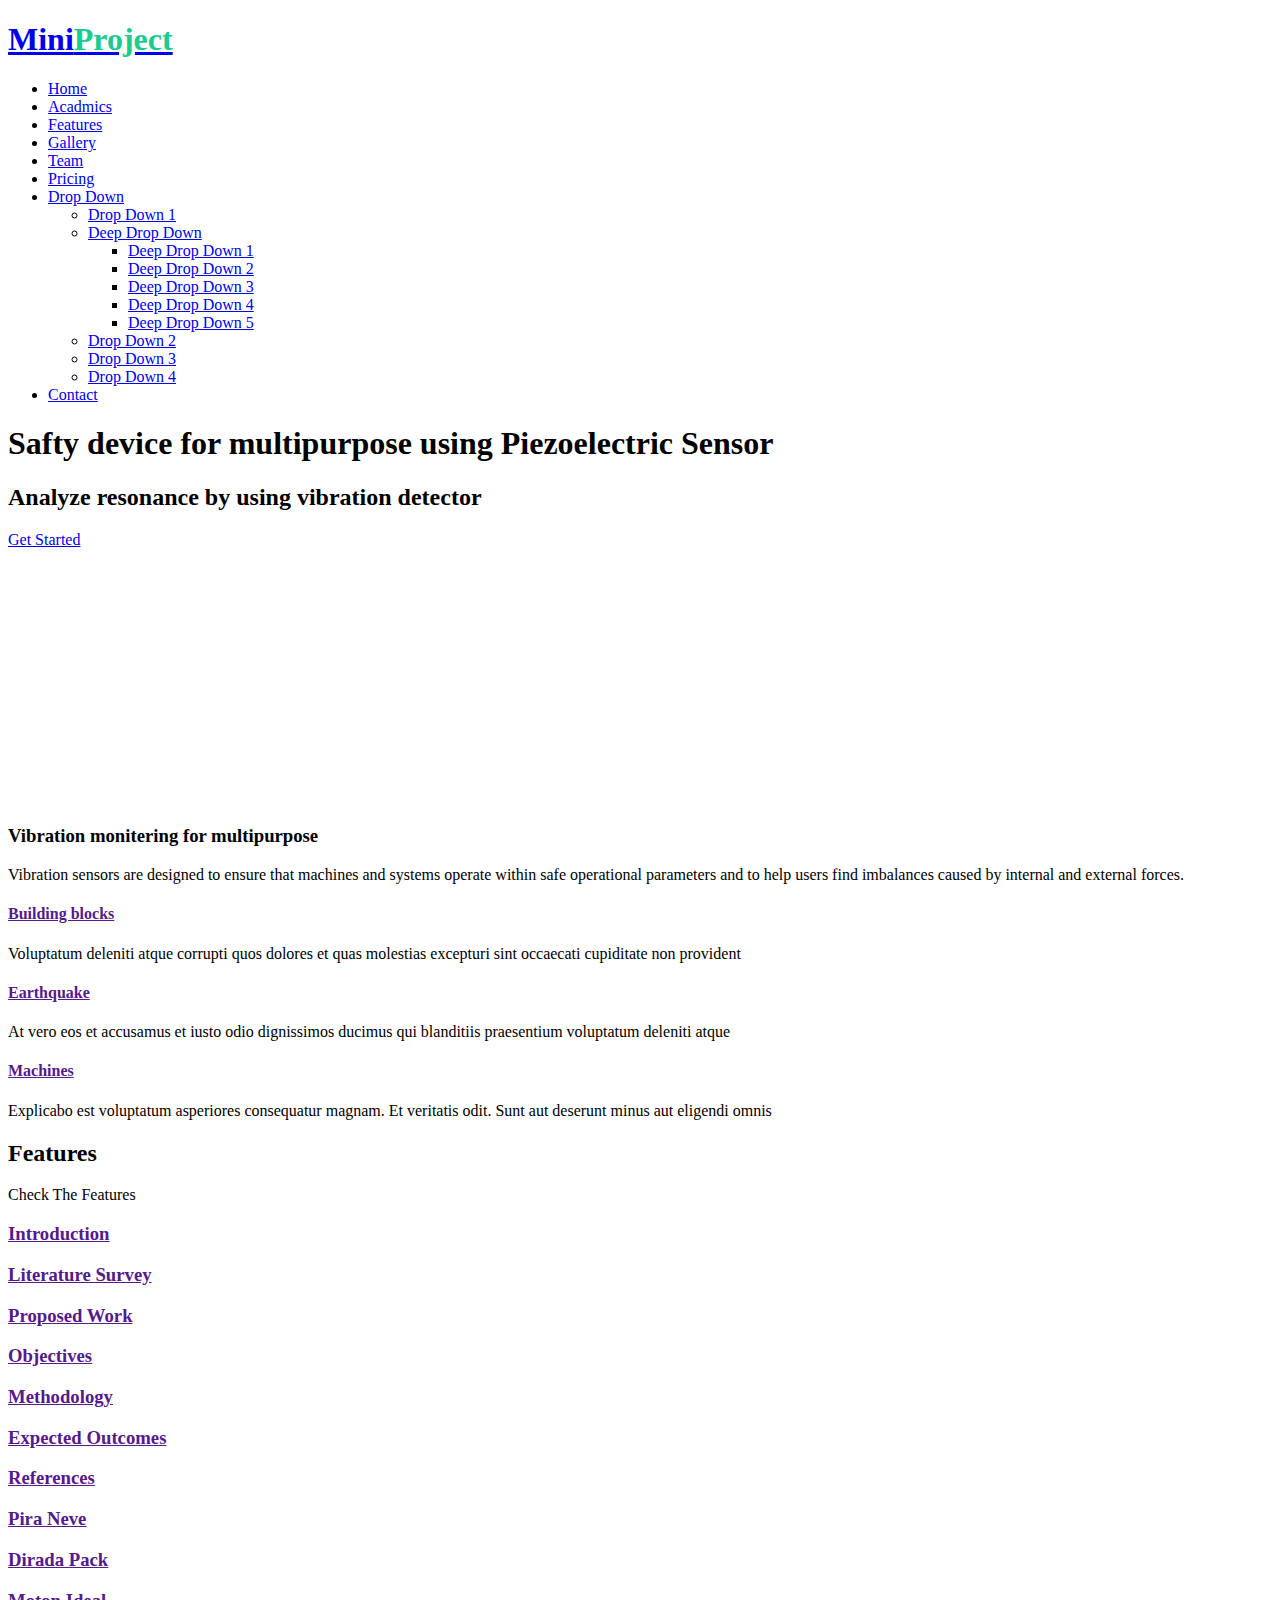
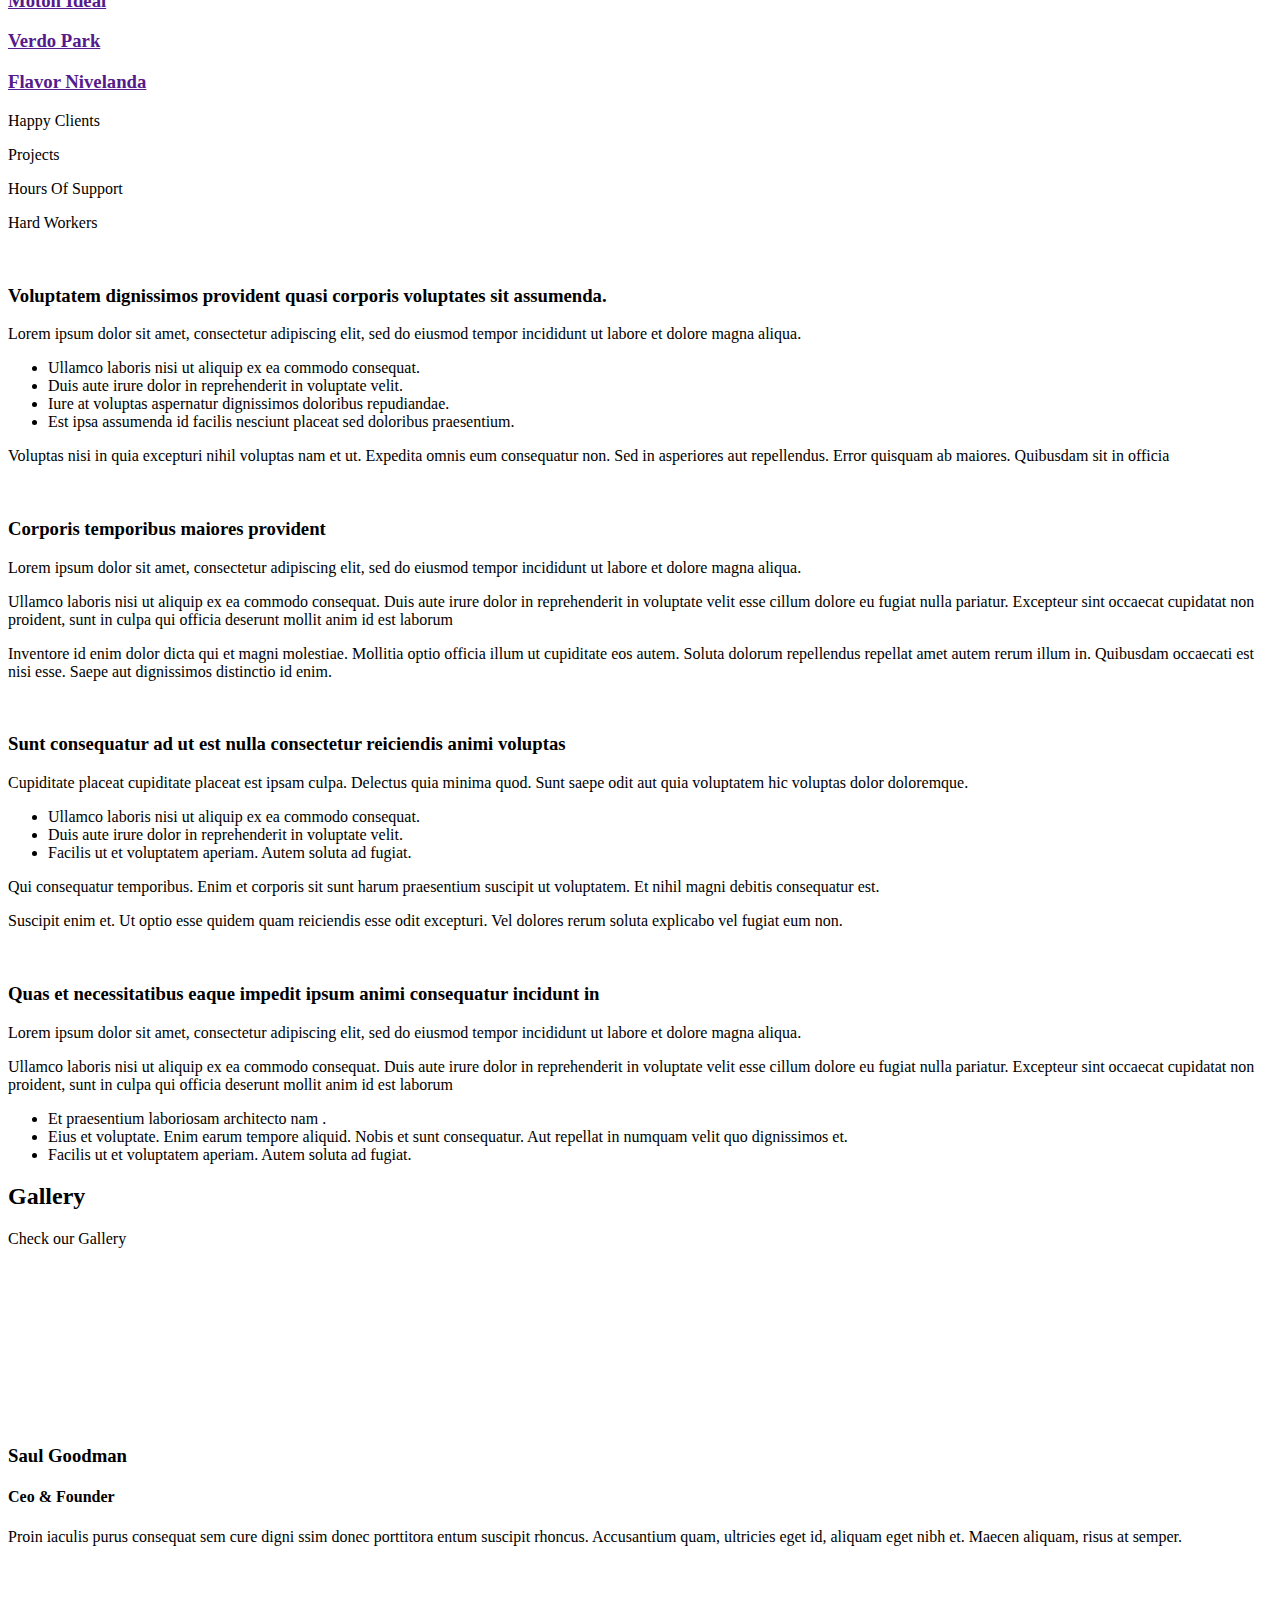
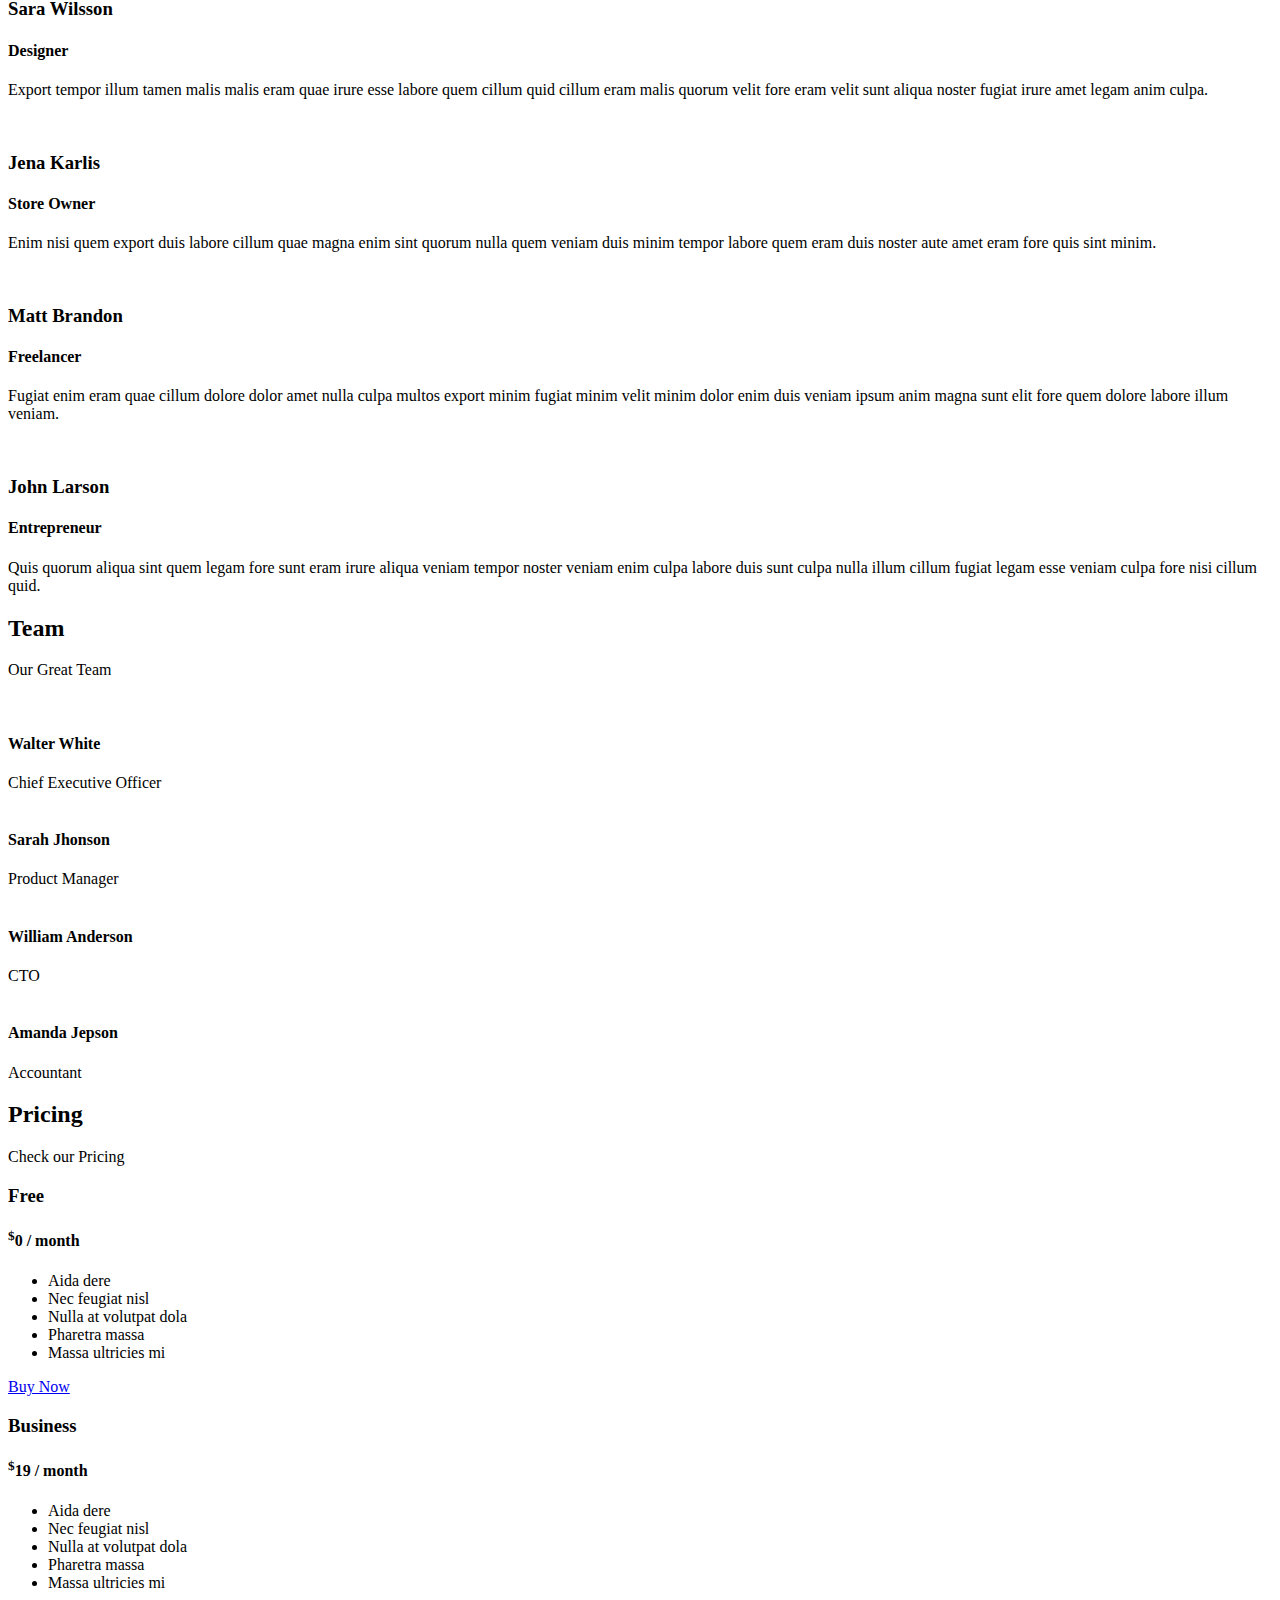
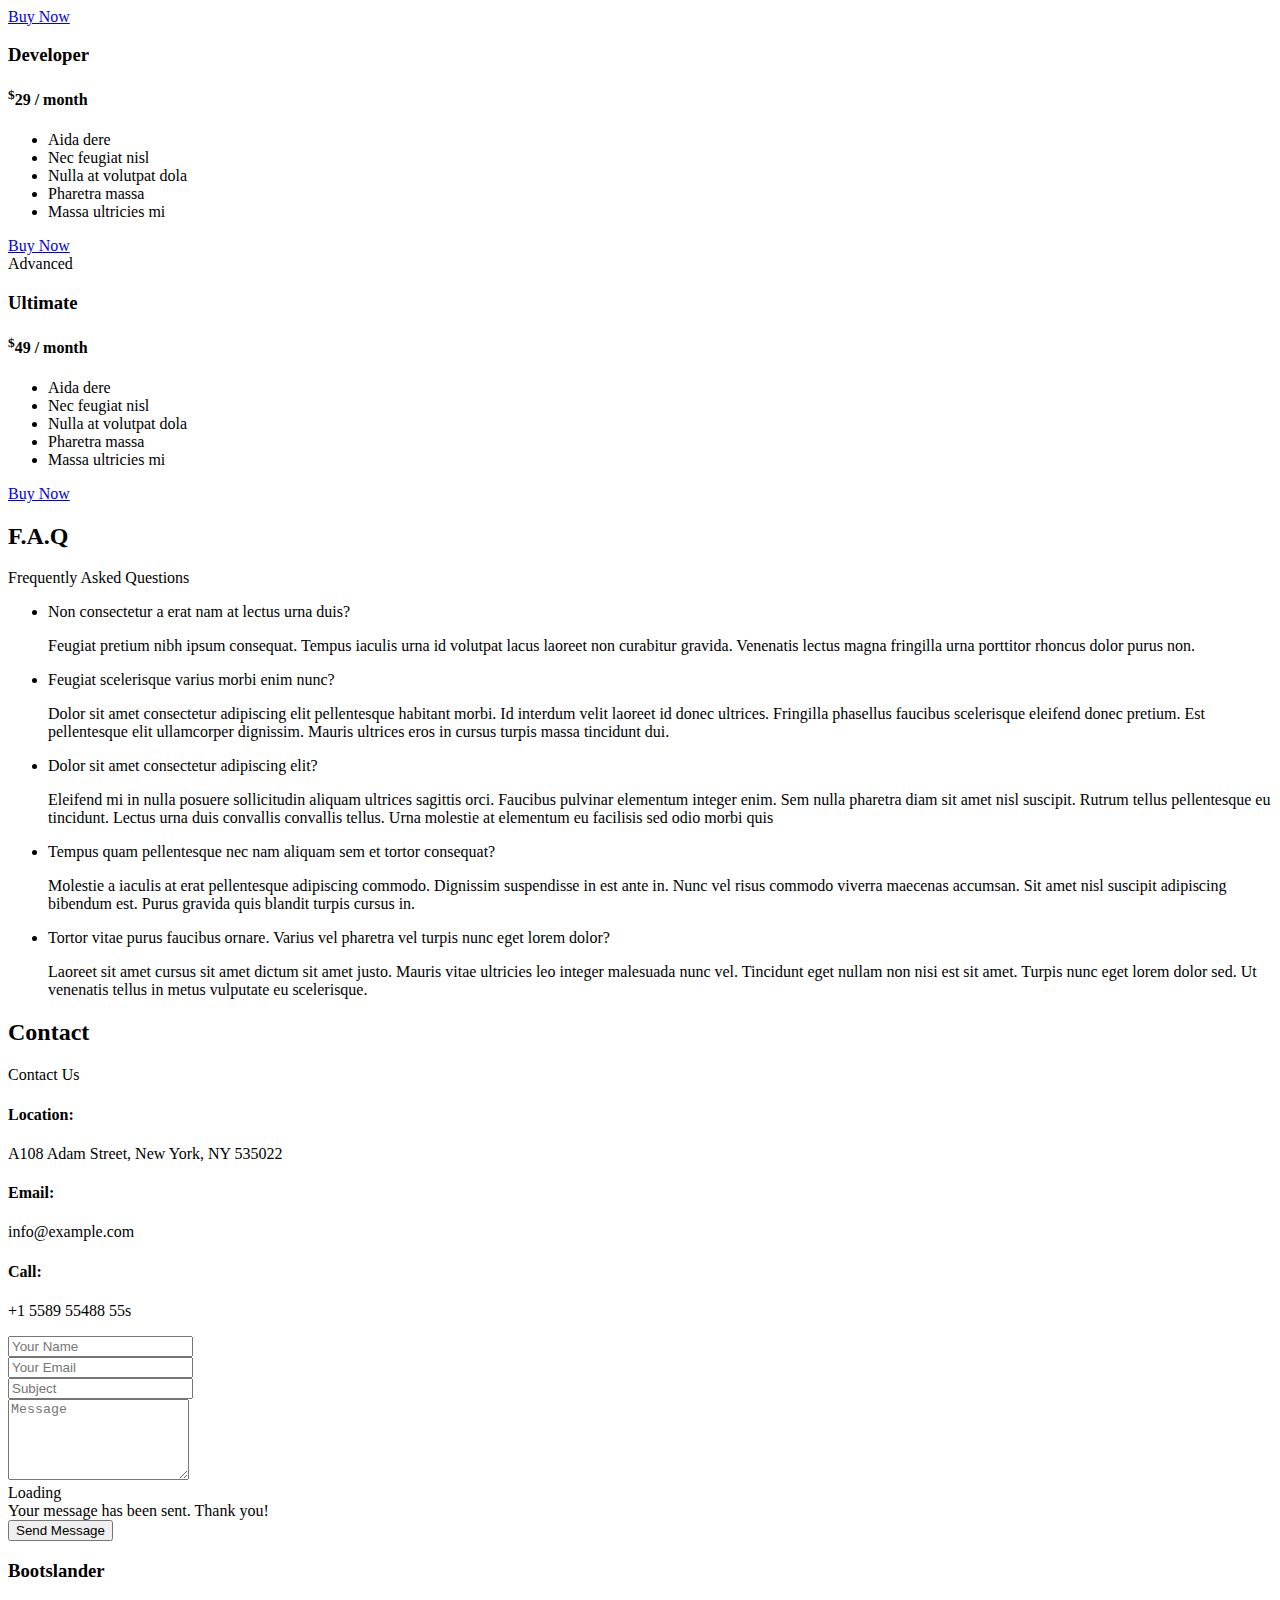
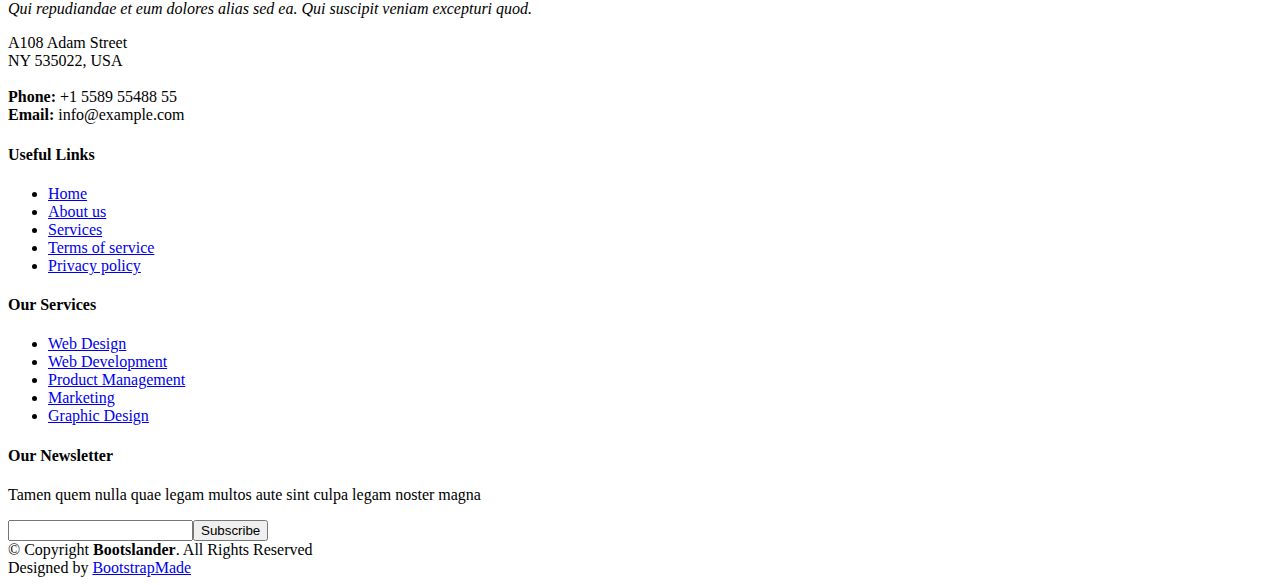
==== index.html @ 2b95dabf "V1.2 M" ====
<!DOCTYPE html>
<html lang="en">

<head>
  <meta charset="utf-8">
  <meta content="width=device-width, initial-scale=1.0" name="viewport">

  <title>MiniProject</title>
  <meta content="" name="description">
  <meta content="" name="keywords">

  <!-- Favicons -->
  <link href="assets/img/favicon.png" rel="icon">
  <link href="assets/img/apple-touch-icon.png" rel="apple-touch-icon">

  <!-- Google Fonts -->
  <link href="https://fonts.googleapis.com/css?family=Open+Sans:300,300i,400,400i,600,600i,700,700i|Montserrat:300,300i,400,400i,500,500i,600,600i,700,700i|Poppins:300,300i,400,400i,500,500i,600,600i,700,700i" rel="stylesheet">

  <!-- Vendor CSS Files -->
  <link href="assets/vendor/aos/aos.css" rel="stylesheet">
  <link href="assets/vendor/bootstrap/css/bootstrap.min.css" rel="stylesheet">
  <link href="assets/vendor/bootstrap-icons/bootstrap-icons.css" rel="stylesheet">
  <link href="assets/vendor/boxicons/css/boxicons.min.css" rel="stylesheet">
  <link href="assets/vendor/glightbox/css/glightbox.min.css" rel="stylesheet">
  <link href="assets/vendor/remixicon/remixicon.css" rel="stylesheet">
  <link href="assets/vendor/swiper/swiper-bundle.min.css" rel="stylesheet">

  <!-- Template Main CSS File -->
  <link href="assets/css/style.css" rel="stylesheet">

  <!-- =======================================================
  * Template Name: Bootslander - v4.5.0
  * Template URL: https://bootstrapmade.com/bootslander-free-bootstrap-landing-page-template/
  * Author: BootstrapMade.com
  * License: https://bootstrapmade.com/license/
  ======================================================== -->
</head>

<body>

  <!-- ======= Header ======= -->
  <header id="header" class="fixed-top d-flex align-items-center header-transparent">
    <div class="container d-flex align-items-center justify-content-between">

      <div class="logo">
        <h1><a href="index.html"><span>Mini<span style="color: #1acc8d;">Project</span></span></a></h1>
        <!-- Uncomment below if you prefer to use an image logo -->
        <!-- <a href="index.html"><img src="assets/img/logo.png" alt="" class="img-fluid"></a>-->
      </div>

      <nav id="navbar" class="navbar">
        <ul>
          <li><a class="nav-link scrollto active" href="#hero">Home</a></li>
          <li><a class="nav-link scrollto" href="acadmics.html">Acadmics</a></li>
          <li><a class="nav-link scrollto" href="#features">Features</a></li>
          <li><a class="nav-link scrollto" href="#gallery">Gallery</a></li>
          <li><a class="nav-link scrollto" href="#team">Team</a></li>
          <li><a class="nav-link scrollto" href="#pricing">Pricing</a></li>
          <li class="dropdown"><a href="#"><span>Drop Down</span> <i class="bi bi-chevron-down"></i></a>
            <ul>
              <li><a href="#">Drop Down 1</a></li>
              <li class="dropdown"><a href="#"><span>Deep Drop Down</span> <i class="bi bi-chevron-right"></i></a>
                <ul>
                  <li><a href="#">Deep Drop Down 1</a></li>
                  <li><a href="#">Deep Drop Down 2</a></li>
                  <li><a href="#">Deep Drop Down 3</a></li>
                  <li><a href="#">Deep Drop Down 4</a></li>
                  <li><a href="#">Deep Drop Down 5</a></li>
                </ul>
              </li>
              <li><a href="#">Drop Down 2</a></li>
              <li><a href="#">Drop Down 3</a></li>
              <li><a href="#">Drop Down 4</a></li>
            </ul>
          </li>
          <li><a class="nav-link scrollto" href="#contact">Contact</a></li>
        </ul>
        <i class="bi bi-list mobile-nav-toggle"></i>
      </nav><!-- .navbar -->

    </div>
  </header><!-- End Header -->

  <!-- ======= Hero Section ======= -->
  <section id="hero">

    <div class="container">
      <div class="row justify-content-between">
        <div class="col-lg-7 pt-5 pt-lg-0 order-2 order-lg-1 d-flex align-items-center">
          <div data-aos="zoom-out">
          
            <h1>Safty device for multipurpose using <span>Piezoelectric Sensor</span></h1>
            <h2>Analyze resonance by using vibration detector</h2>
            <div class="text-center text-lg-start">
              <a href="#about" class="btn-get-started scrollto">Get Started</a>
            </div>
          </div>
        </div>
        <div class="col-lg-4 order-1 order-lg-2 hero-img" data-aos="zoom-out" data-aos-delay="300">
          <img src="assets/img/hero-img.png" class="img-fluid animated" alt="">
        </div>
      </div>
    </div>

    <svg class="hero-waves" xmlns="http://www.w3.org/2000/svg" xmlns:xlink="http://www.w3.org/1999/xlink" viewBox="0 24 150 28 " preserveAspectRatio="none">
      <defs>
        <path id="wave-path" d="M-160 44c30 0 58-18 88-18s 58 18 88 18 58-18 88-18 58 18 88 18 v44h-352z">
      </defs>
      <g class="wave1">
        <use xlink:href="#wave-path" x="50" y="3" fill="rgba(255,255,255, .1)">
      </g>
      <g class="wave2">
        <use xlink:href="#wave-path" x="50" y="0" fill="rgba(255,255,255, .2)">
      </g>
      <g class="wave3">
        <use xlink:href="#wave-path" x="50" y="9" fill="#fff">
      </g>
    </svg>

  </section><!-- End Hero -->

  <main id="main">

    <!-- ======= About Section ======= -->
    <section id="about" class="about">
      <div class="container-fluid">

        <div class="row">
          <div class="col-xl-5 col-lg-6 video-box d-flex justify-content-center align-items-stretch" data-aos="fade-right">
            <a href="https://www.youtube.com/watch?v=jDDaplaOz7Q" class="venobox play-btn mb-4" data-vbtype="video" data-autoplay="true"></a>
          </div>

          <div class="col-xl-7 col-lg-6 icon-boxes d-flex flex-column align-items-stretch justify-content-center py-5 px-lg-5" data-aos="fade-left">
            <h3>Vibration monitering for multipurpose</h3>
            <p>Vibration sensors are designed to ensure that machines and systems operate within safe operational parameters and to help users find imbalances caused by internal and external forces.</p>

            <div class="icon-box" data-aos="zoom-in" data-aos-delay="100">
              <div class="icon"><i class="bx bx-fingerprint"></i></div>
              <h4 class="title"><a href="">Building blocks</a></h4>
              <p class="description">Voluptatum deleniti atque corrupti quos dolores et quas molestias excepturi sint occaecati cupiditate non provident</p>
            </div>

            <div class="icon-box" data-aos="zoom-in" data-aos-delay="200">
              <div class="icon"><i class="bx bx-gift"></i></div>
              <h4 class="title"><a href="">Earthquake</a></h4>
              <p class="description">At vero eos et accusamus et iusto odio dignissimos ducimus qui blanditiis praesentium voluptatum deleniti atque</p>
            </div>

            <div class="icon-box" data-aos="zoom-in" data-aos-delay="300">
              <div class="icon"><i class="bx bx-atom"></i></div>
              <h4 class="title"><a href="">Machines</a></h4>
              <p class="description">Explicabo est voluptatum asperiores consequatur magnam. Et veritatis odit. Sunt aut deserunt minus aut eligendi omnis</p>
            </div>

          </div>
        </div>

      </div>
    </section><!-- End About Section -->

    <!-- ======= Features Section ======= -->
    <section id="features" class="features">
      <div class="container">

        <div class="section-title" data-aos="fade-up">
          <h2>Features</h2>
          <p>Check The Features</p>
        </div>

        <div class="row" data-aos="fade-left">
          <div class="col-lg-3 col-md-4">
            <div class="icon-box" data-aos="zoom-in" data-aos-delay="50">
              <i class="ri-store-line" style="color: #ffbb2c;"></i>
              <h3><a href="">Introduction</a></h3>
            </div>
          </div>
          <div class="col-lg-3 col-md-4 mt-4 mt-md-0">
            <div class="icon-box" data-aos="zoom-in" data-aos-delay="100">
              <i class="ri-bar-chart-box-line" style="color: #5578ff;"></i>
              <h3><a href="">Literature Survey</a></h3>
            </div>
          </div>
          <div class="col-lg-3 col-md-4 mt-4 mt-md-0">
            <div class="icon-box" data-aos="zoom-in" data-aos-delay="150">
              <i class="ri-calendar-todo-line" style="color: #e80368;"></i>
              <h3><a href="">Proposed Work</a></h3>
            </div>
          </div>
          <div class="col-lg-3 col-md-4 mt-4 mt-lg-0">
            <div class="icon-box" data-aos="zoom-in" data-aos-delay="200">
              <i class="ri-paint-brush-line" style="color: #e361ff;"></i>
              <h3><a href="">Objectives</a></h3>
            </div>
          </div>
          <div class="col-lg-3 col-md-4 mt-4">
            <div class="icon-box" data-aos="zoom-in" data-aos-delay="250">
              <i class="ri-database-2-line" style="color: #47aeff;"></i>
              <h3><a href="">Methodology</a></h3>
            </div>
          </div>
          <div class="col-lg-3 col-md-4 mt-4">
            <div class="icon-box" data-aos="zoom-in" data-aos-delay="300">
              <i class="ri-gradienter-line" style="color: #ffa76e;"></i>
              <h3><a href="">Expected Outcomes</a></h3>
            </div>
          </div>
          <div class="col-lg-3 col-md-4 mt-4">
            <div class="icon-box" data-aos="zoom-in" data-aos-delay="350">
              <i class="ri-file-list-3-line" style="color: #11dbcf;"></i>
              <h3><a href="">References</a></h3>
            </div>
          </div>
          <div class="col-lg-3 col-md-4 mt-4">
            <div class="icon-box" data-aos="zoom-in" data-aos-delay="400">
              <i class="ri-price-tag-2-line" style="color: #4233ff;"></i>
              <h3><a href="">Pira Neve</a></h3>
            </div>
          </div>
          <div class="col-lg-3 col-md-4 mt-4">
            <div class="icon-box" data-aos="zoom-in" data-aos-delay="450">
              <i class="ri-anchor-line" style="color: #b2904f;"></i>
              <h3><a href="">Dirada Pack</a></h3>
            </div>
          </div>
          <div class="col-lg-3 col-md-4 mt-4">
            <div class="icon-box" data-aos="zoom-in" data-aos-delay="500">
              <i class="ri-disc-line" style="color: #b20969;"></i>
              <h3><a href="">Moton Ideal</a></h3>
            </div>
          </div>
          <div class="col-lg-3 col-md-4 mt-4">
            <div class="icon-box" data-aos="zoom-in" data-aos-delay="550">
              <i class="ri-base-station-line" style="color: #ff5828;"></i>
              <h3><a href="">Verdo Park</a></h3>
            </div>
          </div>
          <div class="col-lg-3 col-md-4 mt-4">
            <div class="icon-box" data-aos="zoom-in" data-aos-delay="600">
              <i class="ri-fingerprint-line" style="color: #29cc61;"></i>
              <h3><a href="">Flavor Nivelanda</a></h3>
            </div>
          </div>
        </div>

      </div>
    </section><!-- End Features Section -->

    <!-- ======= Counts Section ======= -->
    <section id="counts" class="counts">
      <div class="container">

        <div class="row" data-aos="fade-up">

          <div class="col-lg-3 col-md-6">
            <div class="count-box">
              <i class="bi bi-emoji-smile"></i>
              <span data-purecounter-start="0" data-purecounter-end="232" data-purecounter-duration="1" class="purecounter"></span>
              <p>Happy Clients</p>
            </div>
          </div>

          <div class="col-lg-3 col-md-6 mt-5 mt-md-0">
            <div class="count-box">
              <i class="bi bi-journal-richtext"></i>
              <span data-purecounter-start="0" data-purecounter-end="521" data-purecounter-duration="1" class="purecounter"></span>
              <p>Projects</p>
            </div>
          </div>

          <div class="col-lg-3 col-md-6 mt-5 mt-lg-0">
            <div class="count-box">
              <i class="bi bi-headset"></i>
              <span data-purecounter-start="0" data-purecounter-end="1463" data-purecounter-duration="1" class="purecounter"></span>
              <p>Hours Of Support</p>
            </div>
          </div>

          <div class="col-lg-3 col-md-6 mt-5 mt-lg-0">
            <div class="count-box">
              <i class="bi bi-people"></i>
              <span data-purecounter-start="0" data-purecounter-end="15" data-purecounter-duration="1" class="purecounter"></span>
              <p>Hard Workers</p>
            </div>
          </div>

        </div>

      </div>
    </section><!-- End Counts Section -->

    <!-- ======= Details Section ======= -->
    <section id="details" class="details">
      <div class="container">

        <div class="row content">
          <div class="col-md-4" data-aos="fade-right">
            <img src="assets/img/details-1.png" class="img-fluid" alt="">
          </div>
          <div class="col-md-8 pt-4" data-aos="fade-up">
            <h3>Voluptatem dignissimos provident quasi corporis voluptates sit assumenda.</h3>
            <p class="fst-italic">
              Lorem ipsum dolor sit amet, consectetur adipiscing elit, sed do eiusmod tempor incididunt ut labore et dolore
              magna aliqua.
            </p>
            <ul>
              <li><i class="bi bi-check"></i> Ullamco laboris nisi ut aliquip ex ea commodo consequat.</li>
              <li><i class="bi bi-check"></i> Duis aute irure dolor in reprehenderit in voluptate velit.</li>
              <li><i class="bi bi-check"></i> Iure at voluptas aspernatur dignissimos doloribus repudiandae.</li>
              <li><i class="bi bi-check"></i> Est ipsa assumenda id facilis nesciunt placeat sed doloribus praesentium.</li>
            </ul>
            <p>
              Voluptas nisi in quia excepturi nihil voluptas nam et ut. Expedita omnis eum consequatur non. Sed in asperiores aut repellendus. Error quisquam ab maiores. Quibusdam sit in officia
            </p>
          </div>
        </div>

        <div class="row content">
          <div class="col-md-4 order-1 order-md-2" data-aos="fade-left">
            <img src="assets/img/details-2.png" class="img-fluid" alt="">
          </div>
          <div class="col-md-8 pt-5 order-2 order-md-1" data-aos="fade-up">
            <h3>Corporis temporibus maiores provident</h3>
            <p class="fst-italic">
              Lorem ipsum dolor sit amet, consectetur adipiscing elit, sed do eiusmod tempor incididunt ut labore et dolore
              magna aliqua.
            </p>
            <p>
              Ullamco laboris nisi ut aliquip ex ea commodo consequat. Duis aute irure dolor in reprehenderit in voluptate
              velit esse cillum dolore eu fugiat nulla pariatur. Excepteur sint occaecat cupidatat non proident, sunt in
              culpa qui officia deserunt mollit anim id est laborum
            </p>
            <p>
              Inventore id enim dolor dicta qui et magni molestiae. Mollitia optio officia illum ut cupiditate eos autem. Soluta dolorum repellendus repellat amet autem rerum illum in. Quibusdam occaecati est nisi esse. Saepe aut dignissimos distinctio id enim.
            </p>
          </div>
        </div>

        <div class="row content">
          <div class="col-md-4" data-aos="fade-right">
            <img src="assets/img/details-3.png" class="img-fluid" alt="">
          </div>
          <div class="col-md-8 pt-5" data-aos="fade-up">
            <h3>Sunt consequatur ad ut est nulla consectetur reiciendis animi voluptas</h3>
            <p>Cupiditate placeat cupiditate placeat est ipsam culpa. Delectus quia minima quod. Sunt saepe odit aut quia voluptatem hic voluptas dolor doloremque.</p>
            <ul>
              <li><i class="bi bi-check"></i> Ullamco laboris nisi ut aliquip ex ea commodo consequat.</li>
              <li><i class="bi bi-check"></i> Duis aute irure dolor in reprehenderit in voluptate velit.</li>
              <li><i class="bi bi-check"></i> Facilis ut et voluptatem aperiam. Autem soluta ad fugiat.</li>
            </ul>
            <p>
              Qui consequatur temporibus. Enim et corporis sit sunt harum praesentium suscipit ut voluptatem. Et nihil magni debitis consequatur est.
            </p>
            <p>
              Suscipit enim et. Ut optio esse quidem quam reiciendis esse odit excepturi. Vel dolores rerum soluta explicabo vel fugiat eum non.
            </p>
          </div>
        </div>

        <div class="row content">
          <div class="col-md-4 order-1 order-md-2" data-aos="fade-left">
            <img src="assets/img/details-4.png" class="img-fluid" alt="">
          </div>
          <div class="col-md-8 pt-5 order-2 order-md-1" data-aos="fade-up">
            <h3>Quas et necessitatibus eaque impedit ipsum animi consequatur incidunt in</h3>
            <p class="fst-italic">
              Lorem ipsum dolor sit amet, consectetur adipiscing elit, sed do eiusmod tempor incididunt ut labore et dolore
              magna aliqua.
            </p>
            <p>
              Ullamco laboris nisi ut aliquip ex ea commodo consequat. Duis aute irure dolor in reprehenderit in voluptate
              velit esse cillum dolore eu fugiat nulla pariatur. Excepteur sint occaecat cupidatat non proident, sunt in
              culpa qui officia deserunt mollit anim id est laborum
            </p>
            <ul>
              <li><i class="bi bi-check"></i> Et praesentium laboriosam architecto nam .</li>
              <li><i class="bi bi-check"></i> Eius et voluptate. Enim earum tempore aliquid. Nobis et sunt consequatur. Aut repellat in numquam velit quo dignissimos et.</li>
              <li><i class="bi bi-check"></i> Facilis ut et voluptatem aperiam. Autem soluta ad fugiat.</li>
            </ul>
          </div>
        </div>

      </div>
    </section><!-- End Details Section -->

    <!-- ======= Gallery Section ======= -->
    <section id="gallery" class="gallery">
      <div class="container">

        <div class="section-title" data-aos="fade-up">
          <h2>Gallery</h2>
          <p>Check our Gallery</p>
        </div>

        <div class="row no-gutters" data-aos="fade-left">

          <div class="col-lg-3 col-md-4">
            <div class="gallery-item" data-aos="zoom-in" data-aos-delay="100">
              <a href="assets/img/gallery/gallery-1.jpg" class="gallery-lightbox">
                <img src="assets/img/gallery/gallery-1.jpg" alt="" class="img-fluid">
              </a>
            </div>
          </div>

          <div class="col-lg-3 col-md-4">
            <div class="gallery-item" data-aos="zoom-in" data-aos-delay="150">
              <a href="assets/img/gallery/gallery-2.jpg" class="gallery-lightbox">
                <img src="assets/img/gallery/gallery-2.jpg" alt="" class="img-fluid">
              </a>
            </div>
          </div>

          <div class="col-lg-3 col-md-4">
            <div class="gallery-item" data-aos="zoom-in" data-aos-delay="200">
              <a href="assets/img/gallery/gallery-3.jpg" class="gallery-lightbox">
                <img src="assets/img/gallery/gallery-3.jpg" alt="" class="img-fluid">
              </a>
            </div>
          </div>

          <div class="col-lg-3 col-md-4">
            <div class="gallery-item" data-aos="zoom-in" data-aos-delay="250">
              <a href="assets/img/gallery/gallery-4.jpg" class="gallery-lightbox">
                <img src="assets/img/gallery/gallery-4.jpg" alt="" class="img-fluid">
              </a>
            </div>
          </div>

          <div class="col-lg-3 col-md-4">
            <div class="gallery-item" data-aos="zoom-in" data-aos-delay="300">
              <a href="assets/img/gallery/gallery-5.jpg" class="gallery-lightbox">
                <img src="assets/img/gallery/gallery-5.jpg" alt="" class="img-fluid">
              </a>
            </div>
          </div>

          <div class="col-lg-3 col-md-4">
            <div class="gallery-item" data-aos="zoom-in" data-aos-delay="350">
              <a href="assets/img/gallery/gallery-6.jpg" class="gallery-lightbox">
                <img src="assets/img/gallery/gallery-6.jpg" alt="" class="img-fluid">
              </a>
            </div>
          </div>

          <div class="col-lg-3 col-md-4">
            <div class="gallery-item" data-aos="zoom-in" data-aos-delay="400">
              <a href="assets/img/gallery/gallery-7.jpg" class="gallery-lightbox">
                <img src="assets/img/gallery/gallery-7.jpg" alt="" class="img-fluid">
              </a>
            </div>
          </div>

          <div class="col-lg-3 col-md-4">
            <div class="gallery-item" data-aos="zoom-in" data-aos-delay="450">
              <a href="assets/img/gallery/gallery-8.jpg" class="gallery-lightbox">
                <img src="assets/img/gallery/gallery-8.jpg" alt="" class="img-fluid">
              </a>
            </div>
          </div>

        </div>

      </div>
    </section><!-- End Gallery Section -->

    <!-- ======= Testimonials Section ======= -->
    <section id="testimonials" class="testimonials">
      <div class="container">

        <div class="testimonials-slider swiper" data-aos="fade-up" data-aos-delay="100">
          <div class="swiper-wrapper">

            <div class="swiper-slide">
              <div class="testimonial-item">
                <img src="assets/img/testimonials/testimonials-1.jpg" class="testimonial-img" alt="">
                <h3>Saul Goodman</h3>
                <h4>Ceo &amp; Founder</h4>
                <p>
                  <i class="bx bxs-quote-alt-left quote-icon-left"></i>
                  Proin iaculis purus consequat sem cure digni ssim donec porttitora entum suscipit rhoncus. Accusantium quam, ultricies eget id, aliquam eget nibh et. Maecen aliquam, risus at semper.
                  <i class="bx bxs-quote-alt-right quote-icon-right"></i>
                </p>
              </div>
            </div><!-- End testimonial item -->

            <div class="swiper-slide">
              <div class="testimonial-item">
                <img src="assets/img/testimonials/testimonials-2.jpg" class="testimonial-img" alt="">
                <h3>Sara Wilsson</h3>
                <h4>Designer</h4>
                <p>
                  <i class="bx bxs-quote-alt-left quote-icon-left"></i>
                  Export tempor illum tamen malis malis eram quae irure esse labore quem cillum quid cillum eram malis quorum velit fore eram velit sunt aliqua noster fugiat irure amet legam anim culpa.
                  <i class="bx bxs-quote-alt-right quote-icon-right"></i>
                </p>
              </div>
            </div><!-- End testimonial item -->

            <div class="swiper-slide">
              <div class="testimonial-item">
                <img src="assets/img/testimonials/testimonials-3.jpg" class="testimonial-img" alt="">
                <h3>Jena Karlis</h3>
                <h4>Store Owner</h4>
                <p>
                  <i class="bx bxs-quote-alt-left quote-icon-left"></i>
                  Enim nisi quem export duis labore cillum quae magna enim sint quorum nulla quem veniam duis minim tempor labore quem eram duis noster aute amet eram fore quis sint minim.
                  <i class="bx bxs-quote-alt-right quote-icon-right"></i>
                </p>
              </div>
            </div><!-- End testimonial item -->

            <div class="swiper-slide">
              <div class="testimonial-item">
                <img src="assets/img/testimonials/testimonials-4.jpg" class="testimonial-img" alt="">
                <h3>Matt Brandon</h3>
                <h4>Freelancer</h4>
                <p>
                  <i class="bx bxs-quote-alt-left quote-icon-left"></i>
                  Fugiat enim eram quae cillum dolore dolor amet nulla culpa multos export minim fugiat minim velit minim dolor enim duis veniam ipsum anim magna sunt elit fore quem dolore labore illum veniam.
                  <i class="bx bxs-quote-alt-right quote-icon-right"></i>
                </p>
              </div>
            </div><!-- End testimonial item -->

            <div class="swiper-slide">
              <div class="testimonial-item">
                <img src="assets/img/testimonials/testimonials-5.jpg" class="testimonial-img" alt="">
                <h3>John Larson</h3>
                <h4>Entrepreneur</h4>
                <p>
                  <i class="bx bxs-quote-alt-left quote-icon-left"></i>
                  Quis quorum aliqua sint quem legam fore sunt eram irure aliqua veniam tempor noster veniam enim culpa labore duis sunt culpa nulla illum cillum fugiat legam esse veniam culpa fore nisi cillum quid.
                  <i class="bx bxs-quote-alt-right quote-icon-right"></i>
                </p>
              </div>
            </div><!-- End testimonial item -->

          </div>
          <div class="swiper-pagination"></div>
        </div>

      </div>
    </section><!-- End Testimonials Section -->

    <!-- ======= Team Section ======= -->
    <section id="team" class="team">
      <div class="container">

        <div class="section-title" data-aos="fade-up">
          <h2>Team</h2>
          <p>Our Great Team</p>
        </div>

        <div class="row" data-aos="fade-left">

          <div class="col-lg-3 col-md-6">
            <div class="member" data-aos="zoom-in" data-aos-delay="100">
              <div class="pic"><img src="assets/img/team/team-1.jpg" class="img-fluid" alt=""></div>
              <div class="member-info">
                <h4>Walter White</h4>
                <span>Chief Executive Officer</span>
                <div class="social">
                  <a href=""><i class="bi bi-twitter"></i></a>
                  <a href=""><i class="bi bi-facebook"></i></a>
                  <a href=""><i class="bi bi-instagram"></i></a>
                  <a href=""><i class="bi bi-linkedin"></i></a>
                </div>
              </div>
            </div>
          </div>

          <div class="col-lg-3 col-md-6 mt-5 mt-md-0">
            <div class="member" data-aos="zoom-in" data-aos-delay="200">
              <div class="pic"><img src="assets/img/team/team-2.jpg" class="img-fluid" alt=""></div>
              <div class="member-info">
                <h4>Sarah Jhonson</h4>
                <span>Product Manager</span>
                <div class="social">
                  <a href=""><i class="bi bi-twitter"></i></a>
                  <a href=""><i class="bi bi-facebook"></i></a>
                  <a href=""><i class="bi bi-instagram"></i></a>
                  <a href=""><i class="bi bi-linkedin"></i></a>
                </div>
              </div>
            </div>
          </div>

          <div class="col-lg-3 col-md-6 mt-5 mt-lg-0">
            <div class="member" data-aos="zoom-in" data-aos-delay="300">
              <div class="pic"><img src="assets/img/team/team-3.jpg" class="img-fluid" alt=""></div>
              <div class="member-info">
                <h4>William Anderson</h4>
                <span>CTO</span>
                <div class="social">
                  <a href=""><i class="bi bi-twitter"></i></a>
                  <a href=""><i class="bi bi-facebook"></i></a>
                  <a href=""><i class="bi bi-instagram"></i></a>
                  <a href=""><i class="bi bi-linkedin"></i></a>
                </div>
              </div>
            </div>
          </div>

          <div class="col-lg-3 col-md-6 mt-5 mt-lg-0">
            <div class="member" data-aos="zoom-in" data-aos-delay="400">
              <div class="pic"><img src="assets/img/team/team-4.jpg" class="img-fluid" alt=""></div>
              <div class="member-info">
                <h4>Amanda Jepson</h4>
                <span>Accountant</span>
                <div class="social">
                  <a href=""><i class="bi bi-twitter"></i></a>
                  <a href=""><i class="bi bi-facebook"></i></a>
                  <a href=""><i class="bi bi-instagram"></i></a>
                  <a href=""><i class="bi bi-linkedin"></i></a>
                </div>
              </div>
            </div>
          </div>

        </div>

      </div>
    </section><!-- End Team Section -->

    <!-- ======= Pricing Section ======= -->
    <section id="pricing" class="pricing">
      <div class="container">

        <div class="section-title" data-aos="fade-up">
          <h2>Pricing</h2>
          <p>Check our Pricing</p>
        </div>

        <div class="row" data-aos="fade-left">

          <div class="col-lg-3 col-md-6">
            <div class="box" data-aos="zoom-in" data-aos-delay="100">
              <h3>Free</h3>
              <h4><sup>$</sup>0<span> / month</span></h4>
              <ul>
                <li>Aida dere</li>
                <li>Nec feugiat nisl</li>
                <li>Nulla at volutpat dola</li>
                <li class="na">Pharetra massa</li>
                <li class="na">Massa ultricies mi</li>
              </ul>
              <div class="btn-wrap">
                <a href="#" class="btn-buy">Buy Now</a>
              </div>
            </div>
          </div>

          <div class="col-lg-3 col-md-6 mt-4 mt-md-0">
            <div class="box featured" data-aos="zoom-in" data-aos-delay="200">
              <h3>Business</h3>
              <h4><sup>$</sup>19<span> / month</span></h4>
              <ul>
                <li>Aida dere</li>
                <li>Nec feugiat nisl</li>
                <li>Nulla at volutpat dola</li>
                <li>Pharetra massa</li>
                <li class="na">Massa ultricies mi</li>
              </ul>
              <div class="btn-wrap">
                <a href="#" class="btn-buy">Buy Now</a>
              </div>
            </div>
          </div>

          <div class="col-lg-3 col-md-6 mt-4 mt-lg-0">
            <div class="box" data-aos="zoom-in" data-aos-delay="300">
              <h3>Developer</h3>
              <h4><sup>$</sup>29<span> / month</span></h4>
              <ul>
                <li>Aida dere</li>
                <li>Nec feugiat nisl</li>
                <li>Nulla at volutpat dola</li>
                <li>Pharetra massa</li>
                <li>Massa ultricies mi</li>
              </ul>
              <div class="btn-wrap">
                <a href="#" class="btn-buy">Buy Now</a>
              </div>
            </div>
          </div>

          <div class="col-lg-3 col-md-6 mt-4 mt-lg-0">
            <div class="box" data-aos="zoom-in" data-aos-delay="400">
              <span class="advanced">Advanced</span>
              <h3>Ultimate</h3>
              <h4><sup>$</sup>49<span> / month</span></h4>
              <ul>
                <li>Aida dere</li>
                <li>Nec feugiat nisl</li>
                <li>Nulla at volutpat dola</li>
                <li>Pharetra massa</li>
                <li>Massa ultricies mi</li>
              </ul>
              <div class="btn-wrap">
                <a href="#" class="btn-buy">Buy Now</a>
              </div>
            </div>
          </div>

        </div>

      </div>
    </section><!-- End Pricing Section -->

    <!-- ======= F.A.Q Section ======= -->
    <section id="faq" class="faq section-bg">
      <div class="container">

        <div class="section-title" data-aos="fade-up">
          <h2>F.A.Q</h2>
          <p>Frequently Asked Questions</p>
        </div>

        <div class="faq-list">
          <ul>
            <li data-aos="fade-up">
              <i class="bx bx-help-circle icon-help"></i> <a data-bs-toggle="collapse" class="collapse" data-bs-target="#faq-list-1">Non consectetur a erat nam at lectus urna duis? <i class="bx bx-chevron-down icon-show"></i><i class="bx bx-chevron-up icon-close"></i></a>
              <div id="faq-list-1" class="collapse show" data-bs-parent=".faq-list">
                <p>
                  Feugiat pretium nibh ipsum consequat. Tempus iaculis urna id volutpat lacus laoreet non curabitur gravida. Venenatis lectus magna fringilla urna porttitor rhoncus dolor purus non.
                </p>
              </div>
            </li>

            <li data-aos="fade-up" data-aos-delay="100">
              <i class="bx bx-help-circle icon-help"></i> <a data-bs-toggle="collapse" data-bs-target="#faq-list-2" class="collapsed">Feugiat scelerisque varius morbi enim nunc? <i class="bx bx-chevron-down icon-show"></i><i class="bx bx-chevron-up icon-close"></i></a>
              <div id="faq-list-2" class="collapse" data-bs-parent=".faq-list">
                <p>
                  Dolor sit amet consectetur adipiscing elit pellentesque habitant morbi. Id interdum velit laoreet id donec ultrices. Fringilla phasellus faucibus scelerisque eleifend donec pretium. Est pellentesque elit ullamcorper dignissim. Mauris ultrices eros in cursus turpis massa tincidunt dui.
                </p>
              </div>
            </li>

            <li data-aos="fade-up" data-aos-delay="200">
              <i class="bx bx-help-circle icon-help"></i> <a data-bs-toggle="collapse" data-bs-target="#faq-list-3" class="collapsed">Dolor sit amet consectetur adipiscing elit? <i class="bx bx-chevron-down icon-show"></i><i class="bx bx-chevron-up icon-close"></i></a>
              <div id="faq-list-3" class="collapse" data-bs-parent=".faq-list">
                <p>
                  Eleifend mi in nulla posuere sollicitudin aliquam ultrices sagittis orci. Faucibus pulvinar elementum integer enim. Sem nulla pharetra diam sit amet nisl suscipit. Rutrum tellus pellentesque eu tincidunt. Lectus urna duis convallis convallis tellus. Urna molestie at elementum eu facilisis sed odio morbi quis
                </p>
              </div>
            </li>

            <li data-aos="fade-up" data-aos-delay="300">
              <i class="bx bx-help-circle icon-help"></i> <a data-bs-toggle="collapse" data-bs-target="#faq-list-4" class="collapsed">Tempus quam pellentesque nec nam aliquam sem et tortor consequat? <i class="bx bx-chevron-down icon-show"></i><i class="bx bx-chevron-up icon-close"></i></a>
              <div id="faq-list-4" class="collapse" data-bs-parent=".faq-list">
                <p>
                  Molestie a iaculis at erat pellentesque adipiscing commodo. Dignissim suspendisse in est ante in. Nunc vel risus commodo viverra maecenas accumsan. Sit amet nisl suscipit adipiscing bibendum est. Purus gravida quis blandit turpis cursus in.
                </p>
              </div>
            </li>

            <li data-aos="fade-up" data-aos-delay="400">
              <i class="bx bx-help-circle icon-help"></i> <a data-bs-toggle="collapse" data-bs-target="#faq-list-5" class="collapsed">Tortor vitae purus faucibus ornare. Varius vel pharetra vel turpis nunc eget lorem dolor? <i class="bx bx-chevron-down icon-show"></i><i class="bx bx-chevron-up icon-close"></i></a>
              <div id="faq-list-5" class="collapse" data-bs-parent=".faq-list">
                <p>
                  Laoreet sit amet cursus sit amet dictum sit amet justo. Mauris vitae ultricies leo integer malesuada nunc vel. Tincidunt eget nullam non nisi est sit amet. Turpis nunc eget lorem dolor sed. Ut venenatis tellus in metus vulputate eu scelerisque.
                </p>
              </div>
            </li>

          </ul>
        </div>

      </div>
    </section><!-- End F.A.Q Section -->

    <!-- ======= Contact Section ======= -->
    <section id="contact" class="contact">
      <div class="container">

        <div class="section-title" data-aos="fade-up">
          <h2>Contact</h2>
          <p>Contact Us</p>
        </div>

        <div class="row">

          <div class="col-lg-4" data-aos="fade-right" data-aos-delay="100">
            <div class="info">
              <div class="address">
                <i class="bi bi-geo-alt"></i>
                <h4>Location:</h4>
                <p>A108 Adam Street, New York, NY 535022</p>
              </div>

              <div class="email">
                <i class="bi bi-envelope"></i>
                <h4>Email:</h4>
                <p>info@example.com</p>
              </div>

              <div class="phone">
                <i class="bi bi-phone"></i>
                <h4>Call:</h4>
                <p>+1 5589 55488 55s</p>
              </div>

            </div>

          </div>

          <div class="col-lg-8 mt-5 mt-lg-0" data-aos="fade-left" data-aos-delay="200">

            <form action="forms/contact.php" method="post" role="form" class="php-email-form">
              <div class="row">
                <div class="col-md-6 form-group">
                  <input type="text" name="name" class="form-control" id="name" placeholder="Your Name" required>
                </div>
                <div class="col-md-6 form-group mt-3 mt-md-0">
                  <input type="email" class="form-control" name="email" id="email" placeholder="Your Email" required>
                </div>
              </div>
              <div class="form-group mt-3">
                <input type="text" class="form-control" name="subject" id="subject" placeholder="Subject" required>
              </div>
              <div class="form-group mt-3">
                <textarea class="form-control" name="message" rows="5" placeholder="Message" required></textarea>
              </div>
              <div class="my-3">
                <div class="loading">Loading</div>
                <div class="error-message"></div>
                <div class="sent-message">Your message has been sent. Thank you!</div>
              </div>
              <div class="text-center"><button type="submit">Send Message</button></div>
            </form>

          </div>

        </div>

      </div>
    </section><!-- End Contact Section -->

  </main><!-- End #main -->

  <!-- ======= Footer ======= -->
  <footer id="footer">
    <div class="footer-top">
      <div class="container">
        <div class="row">

          <div class="col-lg-4 col-md-6">
            <div class="footer-info">
              <h3>Bootslander</h3>
              <p class="pb-3"><em>Qui repudiandae et eum dolores alias sed ea. Qui suscipit veniam excepturi quod.</em></p>
              <p>
                A108 Adam Street <br>
                NY 535022, USA<br><br>
                <strong>Phone:</strong> +1 5589 55488 55<br>
                <strong>Email:</strong> info@example.com<br>
              </p>
              <div class="social-links mt-3">
                <a href="#" class="twitter"><i class="bx bxl-twitter"></i></a>
                <a href="#" class="facebook"><i class="bx bxl-facebook"></i></a>
                <a href="#" class="instagram"><i class="bx bxl-instagram"></i></a>
                <a href="#" class="google-plus"><i class="bx bxl-skype"></i></a>
                <a href="#" class="linkedin"><i class="bx bxl-linkedin"></i></a>
              </div>
            </div>
          </div>

          <div class="col-lg-2 col-md-6 footer-links">
            <h4>Useful Links</h4>
            <ul>
              <li><i class="bx bx-chevron-right"></i> <a href="#">Home</a></li>
              <li><i class="bx bx-chevron-right"></i> <a href="#">About us</a></li>
              <li><i class="bx bx-chevron-right"></i> <a href="#">Services</a></li>
              <li><i class="bx bx-chevron-right"></i> <a href="#">Terms of service</a></li>
              <li><i class="bx bx-chevron-right"></i> <a href="#">Privacy policy</a></li>
            </ul>
          </div>

          <div class="col-lg-2 col-md-6 footer-links">
            <h4>Our Services</h4>
            <ul>
              <li><i class="bx bx-chevron-right"></i> <a href="#">Web Design</a></li>
              <li><i class="bx bx-chevron-right"></i> <a href="#">Web Development</a></li>
              <li><i class="bx bx-chevron-right"></i> <a href="#">Product Management</a></li>
              <li><i class="bx bx-chevron-right"></i> <a href="#">Marketing</a></li>
              <li><i class="bx bx-chevron-right"></i> <a href="#">Graphic Design</a></li>
            </ul>
          </div>

          <div class="col-lg-4 col-md-6 footer-newsletter">
            <h4>Our Newsletter</h4>
            <p>Tamen quem nulla quae legam multos aute sint culpa legam noster magna</p>
            <form action="" method="post">
              <input type="email" name="email"><input type="submit" value="Subscribe">
            </form>

          </div>

        </div>
      </div>
    </div>

    <div class="container">
      <div class="copyright">
        &copy; Copyright <strong><span>Bootslander</span></strong>. All Rights Reserved
      </div>
      <div class="credits">
        <!-- All the links in the footer should remain intact. -->
        <!-- You can delete the links only if you purchased the pro version. -->
        <!-- Licensing information: https://bootstrapmade.com/license/ -->
        <!-- Purchase the pro version with working PHP/AJAX contact form: https://bootstrapmade.com/bootslander-free-bootstrap-landing-page-template/ -->
        Designed by <a href="https://bootstrapmade.com/">BootstrapMade</a>
      </div>
    </div>
  </footer><!-- End Footer -->

  <a href="#" class="back-to-top d-flex align-items-center justify-content-center"><i class="bi bi-arrow-up-short"></i></a>
  <div id="preloader"></div>

  <!-- Vendor JS Files -->
  <script src="assets/vendor/aos/aos.js"></script>
  <script src="assets/vendor/bootstrap/js/bootstrap.bundle.min.js"></script>
  <script src="assets/vendor/glightbox/js/glightbox.min.js"></script>
  <script src="assets/vendor/php-email-form/validate.js"></script>
  <script src="assets/vendor/purecounter/purecounter.js"></script>
  <script src="assets/vendor/swiper/swiper-bundle.min.js"></script>

  <!-- Template Main JS File -->
  <script src="assets/js/main.js"></script>

</body>

</html>
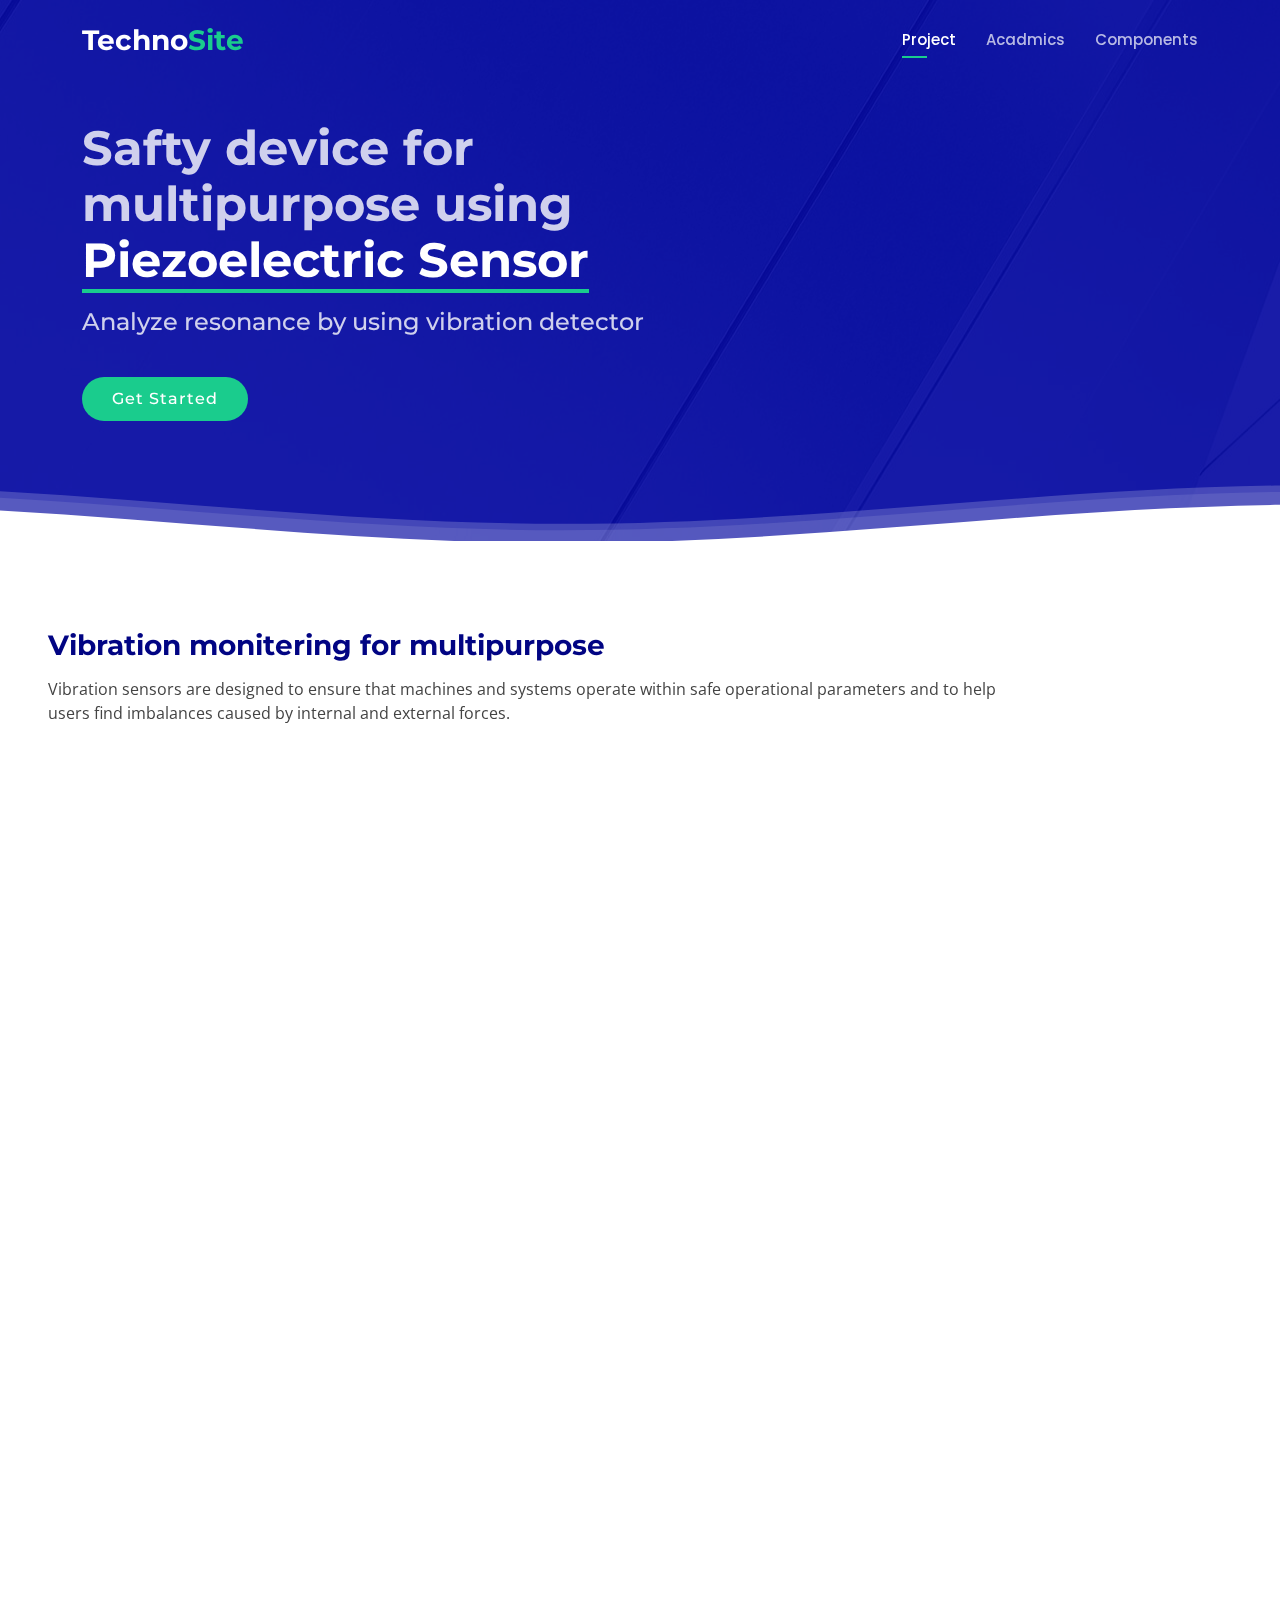
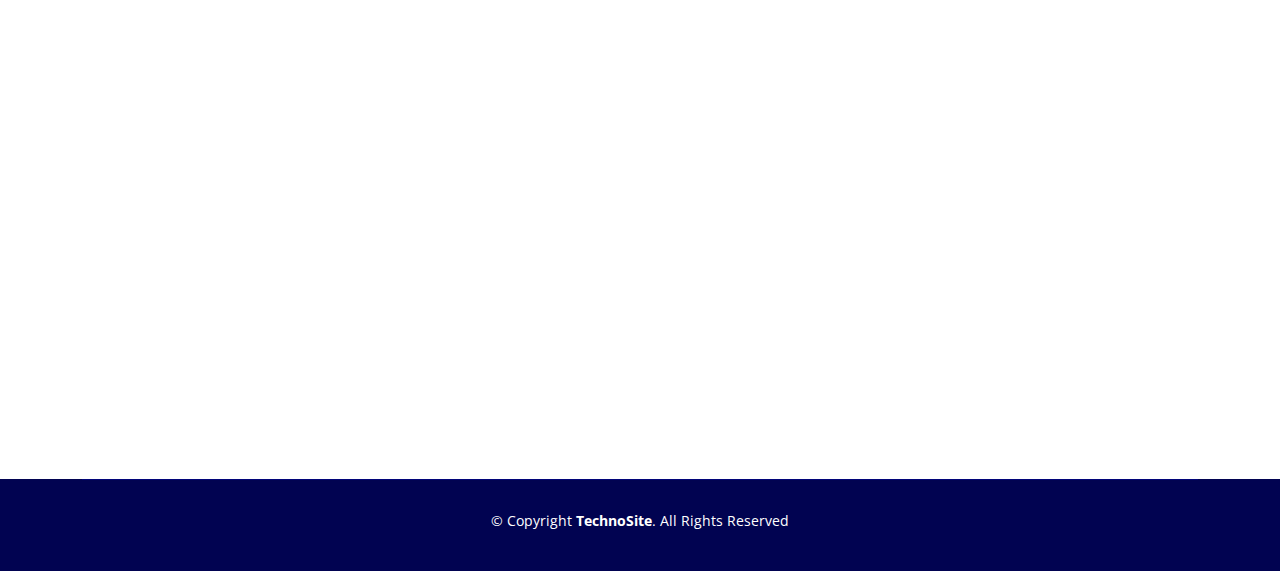
==== commit 3fb974f1: "Merge pull request #8 from manojm01/patch-3" ====
--- a/index.html
+++ b/index.html
@@ -2,33 +2,33 @@
 <html lang="en">
 
 <head>
-  <meta charset="utf-8">
-  <meta content="width=device-width, initial-scale=1.0" name="viewport">
-
-  <title>MiniProject</title>
-  <meta content="" name="description">
-  <meta content="" name="keywords">
-
-  <!-- Favicons -->
-  <link href="assets/img/favicon.png" rel="icon">
-  <link href="assets/img/apple-touch-icon.png" rel="apple-touch-icon">
-
-  <!-- Google Fonts -->
-  <link href="https://fonts.googleapis.com/css?family=Open+Sans:300,300i,400,400i,600,600i,700,700i|Montserrat:300,300i,400,400i,500,500i,600,600i,700,700i|Poppins:300,300i,400,400i,500,500i,600,600i,700,700i" rel="stylesheet">
-
-  <!-- Vendor CSS Files -->
-  <link href="assets/vendor/aos/aos.css" rel="stylesheet">
-  <link href="assets/vendor/bootstrap/css/bootstrap.min.css" rel="stylesheet">
-  <link href="assets/vendor/bootstrap-icons/bootstrap-icons.css" rel="stylesheet">
-  <link href="assets/vendor/boxicons/css/boxicons.min.css" rel="stylesheet">
-  <link href="assets/vendor/glightbox/css/glightbox.min.css" rel="stylesheet">
-  <link href="assets/vendor/remixicon/remixicon.css" rel="stylesheet">
-  <link href="assets/vendor/swiper/swiper-bundle.min.css" rel="stylesheet">
-
-  <!-- Template Main CSS File -->
-  <link href="assets/css/style.css" rel="stylesheet">
-
-  <!-- =======================================================
+    <meta charset="utf-8">
+    <meta content="width=device-width, initial-scale=1.0" name="viewport">
+
+    <title>TechnoSite</title>
+    <meta content="" name="description">
+    <meta content="" name="keywords">
+
+    <!-- Favicons -->
+    <!-- <link href="assets/img/favicon.png" rel="icon"> -->
+    <link href="assets/img/apple-touch-icon.png" rel="apple-touch-icon">
+
+    <!-- Google Fonts -->
+    <link href="https://fonts.googleapis.com/css?family=Open+Sans:300,300i,400,400i,600,600i,700,700i|Montserrat:300,300i,400,400i,500,500i,600,600i,700,700i|Poppins:300,300i,400,400i,500,500i,600,600i,700,700i" rel="stylesheet">
+
+    <!-- Vendor CSS Files -->
+    <link href="assets/vendor/aos/aos.css" rel="stylesheet">
+    <link href="assets/vendor/bootstrap/css/bootstrap.min.css" rel="stylesheet">
+    <link href="assets/vendor/bootstrap-icons/bootstrap-icons.css" rel="stylesheet">
+    <link href="assets/vendor/boxicons/css/boxicons.min.css" rel="stylesheet">
+    <link href="assets/vendor/glightbox/css/glightbox.min.css" rel="stylesheet">
+    <link href="assets/vendor/remixicon/remixicon.css" rel="stylesheet">
+    <link href="assets/vendor/swiper/swiper-bundle.min.css" rel="stylesheet">
+
+    <!-- Template Main CSS File -->
+    <link href="assets/css/style.css" rel="stylesheet">
+
+    <!-- =======================================================
   * Template Name: Bootslander - v4.5.0
   * Template URL: https://bootstrapmade.com/bootslander-free-bootstrap-landing-page-template/
   * Author: BootstrapMade.com
@@ -38,71 +38,73 @@
 
 <body>
 
-  <!-- ======= Header ======= -->
-  <header id="header" class="fixed-top d-flex align-items-center header-transparent">
-    <div class="container d-flex align-items-center justify-content-between">
-
-      <div class="logo">
-        <h1><a href="index.html"><span>Mini<span style="color: #1acc8d;">Project</span></span></a></h1>
-        <!-- Uncomment below if you prefer to use an image logo -->
-        <!-- <a href="index.html"><img src="assets/img/logo.png" alt="" class="img-fluid"></a>-->
-      </div>
-
-      <nav id="navbar" class="navbar">
-        <ul>
-          <li><a class="nav-link scrollto active" href="#hero">Home</a></li>
-          <li><a class="nav-link scrollto" href="acadmics.html">Acadmics</a></li>
-          <li><a class="nav-link scrollto" href="#features">Features</a></li>
-          <li><a class="nav-link scrollto" href="#gallery">Gallery</a></li>
-          <li><a class="nav-link scrollto" href="#team">Team</a></li>
-          <li><a class="nav-link scrollto" href="#pricing">Pricing</a></li>
-          <li class="dropdown"><a href="#"><span>Drop Down</span> <i class="bi bi-chevron-down"></i></a>
-            <ul>
-              <li><a href="#">Drop Down 1</a></li>
-              <li class="dropdown"><a href="#"><span>Deep Drop Down</span> <i class="bi bi-chevron-right"></i></a>
+    <!-- ======= Header ======= -->
+    <header id="header" class="fixed-top d-flex align-items-center header-transparent">
+        <div class="container d-flex align-items-center justify-content-between">
+
+            <div class="logo">
+                <h1><a href="index.html"><span>Techno<span style="color: #1acc8d;">Site</span></span></a></h1>
+                <!-- Uncomment below if you prefer to use an image logo -->
+                <!-- <a href="index.html"><img src="assets/img/logo.png" alt="" class="img-fluid"></a>-->
+            </div>
+
+            <nav id="navbar" class="navbar">
                 <ul>
-                  <li><a href="#">Deep Drop Down 1</a></li>
-                  <li><a href="#">Deep Drop Down 2</a></li>
-                  <li><a href="#">Deep Drop Down 3</a></li>
-                  <li><a href="#">Deep Drop Down 4</a></li>
-                  <li><a href="#">Deep Drop Down 5</a></li>
+                    <li><a class="nav-link scrollto active" href="#hero">Project</a></li>
+                    <li><a class="nav-link scrollto" href="acadmics.html">Acadmics</a></li>
+                    <li><a class="nav-link scrollto" href="#">Components </a></li>
+                    <!-- <li><a class="nav-link scrollto" href="#gallery">Gallery</a></li>
+                    <li><a class="nav-link scrollto" href="#team">Team</a></li>
+                    <li><a class="nav-link scrollto" href="#pricing">Pricing</a></li>
+                    <li class="dropdown"><a href="#"><span>Drop Down</span> <i class="bi bi-chevron-down"></i></a>
+                        <ul>
+                            <li><a href="#">Drop Down 1</a></li>
+                            <li class="dropdown"><a href="#"><span>Deep Drop Down</span> <i class="bi bi-chevron-right"></i></a>
+                                <ul>
+                                    <li><a href="#">Deep Drop Down 1</a></li>
+                                    <li><a href="#">Deep Drop Down 2</a></li>
+                                    <li><a href="#">Deep Drop Down 3</a></li>
+                                    <li><a href="#">Deep Drop Down 4</a></li>
+                                    <li><a href="#">Deep Drop Down 5</a></li>
+                                </ul>
+                            </li>
+                            <li><a href="#">Drop Down 2</a></li>
+                            <li><a href="#">Drop Down 3</a></li>
+                            <li><a href="#">Drop Down 4</a></li>
+                        </ul>
+                    </li>
+                    <li><a class="nav-link scrollto" href="#contact">Contact</a></li> -->
                 </ul>
-              </li>
-              <li><a href="#">Drop Down 2</a></li>
-              <li><a href="#">Drop Down 3</a></li>
-              <li><a href="#">Drop Down 4</a></li>
-            </ul>
-          </li>
-          <li><a class="nav-link scrollto" href="#contact">Contact</a></li>
-        </ul>
-        <i class="bi bi-list mobile-nav-toggle"></i>
-      </nav><!-- .navbar -->
-
-    </div>
-  </header><!-- End Header -->
-
-  <!-- ======= Hero Section ======= -->
-  <section id="hero">
-
-    <div class="container">
-      <div class="row justify-content-between">
-        <div class="col-lg-7 pt-5 pt-lg-0 order-2 order-lg-1 d-flex align-items-center">
-          <div data-aos="zoom-out">
-          
-            <h1>Safty device for multipurpose using <span>Piezoelectric Sensor</span></h1>
-            <h2>Analyze resonance by using vibration detector</h2>
-            <div class="text-center text-lg-start">
-              <a href="#about" class="btn-get-started scrollto">Get Started</a>
-            </div>
-          </div>
+                <i class="bi bi-list mobile-nav-toggle"></i>
+            </nav>
+            <!-- .navbar -->
+
         </div>
-        <div class="col-lg-4 order-1 order-lg-2 hero-img" data-aos="zoom-out" data-aos-delay="300">
-          <img src="assets/img/hero-img.png" class="img-fluid animated" alt="">
+    </header>
+    <!-- End Header -->
+
+    <!-- ======= Hero Section ======= -->
+    <section id="hero">
+
+        <div class="container">
+            <div class="row justify-content-between">
+                <div class="col-lg-8 pt-5 pt-lg-0 order-2 order-lg-1 d-flex align-items-center">
+                    <div data-aos="zoom-out">
+
+                        <h1>Safty device for multipurpose using <span>Piezoelectric Sensor</span></h1>
+                        <h2>Analyze resonance by using vibration detector</h2>
+                        <div class="text-center text-lg-start">
+                            <a href="#about" class="btn-get-started scrollto">Get Started</a>
+                        </div>
+                    </div>
+                </div>
+                <!-- <div class="col-lg-4 order-1 order-lg-2 hero-img" data-aos="zoom-out" data-aos-delay="300">
+                    <img src="assets/img/hero-img.png" class="img-fluid animated" alt="">
+                </div> -->
+            </div>
         </div>
-      </div>
-    </div>
-
-    <svg class="hero-waves" xmlns="http://www.w3.org/2000/svg" xmlns:xlink="http://www.w3.org/1999/xlink" viewBox="0 24 150 28 " preserveAspectRatio="none">
+
+        <svg class="hero-waves" xmlns="http://www.w3.org/2000/svg" xmlns:xlink="http://www.w3.org/1999/xlink" viewBox="0 24 150 28 " preserveAspectRatio="none">
       <defs>
         <path id="wave-path" d="M-160 44c30 0 58-18 88-18s 58 18 88 18 58-18 88-18 58 18 88 18 v44h-352z">
       </defs>
@@ -117,814 +119,828 @@
       </g>
     </svg>
 
-  </section><!-- End Hero -->
-
-  <main id="main">
-
-    <!-- ======= About Section ======= -->
-    <section id="about" class="about">
-      <div class="container-fluid">
-
-        <div class="row">
-          <div class="col-xl-5 col-lg-6 video-box d-flex justify-content-center align-items-stretch" data-aos="fade-right">
-            <a href="https://www.youtube.com/watch?v=jDDaplaOz7Q" class="venobox play-btn mb-4" data-vbtype="video" data-autoplay="true"></a>
-          </div>
-
-          <div class="col-xl-7 col-lg-6 icon-boxes d-flex flex-column align-items-stretch justify-content-center py-5 px-lg-5" data-aos="fade-left">
-            <h3>Vibration monitering for multipurpose</h3>
-            <p>Vibration sensors are designed to ensure that machines and systems operate within safe operational parameters and to help users find imbalances caused by internal and external forces.</p>
-
-            <div class="icon-box" data-aos="zoom-in" data-aos-delay="100">
-              <div class="icon"><i class="bx bx-fingerprint"></i></div>
-              <h4 class="title"><a href="">Building blocks</a></h4>
-              <p class="description">Voluptatum deleniti atque corrupti quos dolores et quas molestias excepturi sint occaecati cupiditate non provident</p>
-            </div>
-
-            <div class="icon-box" data-aos="zoom-in" data-aos-delay="200">
-              <div class="icon"><i class="bx bx-gift"></i></div>
-              <h4 class="title"><a href="">Earthquake</a></h4>
-              <p class="description">At vero eos et accusamus et iusto odio dignissimos ducimus qui blanditiis praesentium voluptatum deleniti atque</p>
-            </div>
-
-            <div class="icon-box" data-aos="zoom-in" data-aos-delay="300">
-              <div class="icon"><i class="bx bx-atom"></i></div>
-              <h4 class="title"><a href="">Machines</a></h4>
-              <p class="description">Explicabo est voluptatum asperiores consequatur magnam. Et veritatis odit. Sunt aut deserunt minus aut eligendi omnis</p>
-            </div>
-
-          </div>
+    </section>
+    <!-- End Hero -->
+
+    <main id="main">
+
+        <!-- ======= About Section ======= -->
+        <section id="about" class="about">
+            <div class="container-fluid">
+
+                <div class="row">
+                    <!-- <div class="col-xl-5 col-lg-6 video-box d-flex justify-content-center align-items-stretch" data-aos="fade-right">
+                        <a href="https://www.youtube.com/watch?v=jDDaplaOz7Q" class="venobox play-btn mb-4" data-vbtype="video" data-autoplay="true"></a>
+                    </div> -->
+
+                    <div class="col-xl-10 col-lg-6 icon-boxes d-flex flex-column align-items-stretch justify-content-center py-5 px-lg-5" data-aos="fade-left">
+                        <h3>Vibration monitering for multipurpose</h3>
+                        <p>Vibration sensors are designed to ensure that machines and systems operate within safe operational parameters and to help users find imbalances caused by internal and external forces.</p>
+
+                        <div class="icon-box" data-aos="zoom-in" data-aos-delay="100">
+                            <div class="icon"><i class="bx bx-fingerprint"></i></div>
+                            <h4 class="title"><a href="">Construction</a></h4>
+                            <p class="description">Voluptatum deleniti atque corrupti quos dolores et quas molestias excepturi sint occaecati cupiditate non provident</p>
+                        </div>
+
+                        <div class="icon-box" data-aos="zoom-in" data-aos-delay="200">
+                            <div class="icon"><i class="bx bx-gift"></i></div>
+                            <h4 class="title"><a href="">Earthquake</a></h4>
+                            <p class="description">At vero eos et accusamus et iusto odio dignissimos ducimus qui blanditiis praesentium voluptatum deleniti atque</p>
+                        </div>
+
+                        <div class="icon-box" data-aos="zoom-in" data-aos-delay="300">
+                            <div class="icon"><i class="bx bx-atom"></i></div>
+                            <h4 class="title"><a href="">Machines</a></h4>
+                            <p class="description">Explicabo est voluptatum asperiores consequatur magnam. Et veritatis odit. Sunt aut deserunt minus aut eligendi omnis</p>
+                        </div>
+
+                    </div>
+                </div>
+
+            </div>
+        </section>
+        <!-- End About Section -->
+
+        <!-- ======= Features Section ======= -->
+        <section id="features" class="features">
+            <div class="container">
+
+                <div class="section-title" data-aos="fade-up">
+                    <h2>Report</h2>
+                    <p>Check The Report</p>
+                </div>
+
+                <div class="row" data-aos="fade-left">
+                    <div class="col-lg-3 col-md-4">
+                        <div class="icon-box" data-aos="zoom-in" data-aos-delay="50">
+                            <i class="ri-store-line" style="color: #ffbb2c;"></i>
+                            <h3><a href="">Introduction</a></h3>
+                        </div>
+                    </div>
+                    <div class="col-lg-3 col-md-4 mt-4 mt-md-0">
+                        <div class="icon-box" data-aos="zoom-in" data-aos-delay="100">
+                            <i class="ri-bar-chart-box-line" style="color: #5578ff;"></i>
+                            <h3><a href="">Literature Survey</a></h3>
+                        </div>
+                    </div>
+                    <div class="col-lg-3 col-md-4 mt-4 mt-md-0">
+                        <div class="icon-box" data-aos="zoom-in" data-aos-delay="150">
+                            <i class="ri-calendar-todo-line" style="color: #e80368;"></i>
+                            <h3><a href="">Proposed Work</a></h3>
+                        </div>
+                    </div>
+                    <div class="col-lg-3 col-md-4 mt-4 mt-lg-0">
+                        <div class="icon-box" data-aos="zoom-in" data-aos-delay="200">
+                            <i class="ri-paint-brush-line" style="color: #e361ff;"></i>
+                            <h3><a href="">Objectives</a></h3>
+                        </div>
+                    </div>
+                    <div class="col-lg-3 col-md-4 mt-4">
+                        <div class="icon-box" data-aos="zoom-in" data-aos-delay="250">
+                            <i class="ri-database-2-line" style="color: #47aeff;"></i>
+                            <h3><a href="">Methodology</a></h3>
+                        </div>
+                    </div>
+                    <div class="col-lg-3 col-md-4 mt-4">
+                        <div class="icon-box" data-aos="zoom-in" data-aos-delay="300">
+                            <i class="ri-gradienter-line" style="color: #ffa76e;"></i>
+                            <h3><a href="">Expected Outcomes</a></h3>
+                        </div>
+                    </div>
+                    <div class="col-lg-3 col-md-4 mt-4">
+                        <div class="icon-box" data-aos="zoom-in" data-aos-delay="350">
+                            <i class="ri-file-list-3-line" style="color: #11dbcf;"></i>
+                            <h3><a href="">References</a></h3>
+                        </div>
+                    </div>
+                    <!-- <div class="col-lg-3 col-md-4 mt-4">
+                        <div class="icon-box" data-aos="zoom-in" data-aos-delay="400">
+                            <i class="ri-price-tag-2-line" style="color: #4233ff;"></i>
+                            <h3><a href="">Pira Neve</a></h3>
+                        </div>
+                    </div>
+                    <div class="col-lg-3 col-md-4 mt-4">
+                        <div class="icon-box" data-aos="zoom-in" data-aos-delay="450">
+                            <i class="ri-anchor-line" style="color: #b2904f;"></i>
+                            <h3><a href="">Dirada Pack</a></h3>
+                        </div>
+                    </div>
+                    <div class="col-lg-3 col-md-4 mt-4">
+                        <div class="icon-box" data-aos="zoom-in" data-aos-delay="500">
+                            <i class="ri-disc-line" style="color: #b20969;"></i>
+                            <h3><a href="">Moton Ideal</a></h3>
+                        </div>
+                    </div>
+                    <div class="col-lg-3 col-md-4 mt-4">
+                        <div class="icon-box" data-aos="zoom-in" data-aos-delay="550">
+                            <i class="ri-base-station-line" style="color: #ff5828;"></i>
+                            <h3><a href="">Verdo Park</a></h3>
+                        </div>
+                    </div>
+                    <div class="col-lg-3 col-md-4 mt-4">
+                        <div class="icon-box" data-aos="zoom-in" data-aos-delay="600">
+                            <i class="ri-fingerprint-line" style="color: #29cc61;"></i>
+                            <h3><a href="">Flavor Nivelanda</a></h3>
+                        </div>
+                    </div> -->
+                </div>
+
+            </div>
+        </section>
+        <!-- End Features Section -->
+
+        <!-- ======= Counts Section ======= -->
+        <!-- <section id="counts" class="counts">
+            <div class="container">
+
+                <div class="row" data-aos="fade-up">
+
+                    <div class="col-lg-3 col-md-6">
+                        <div class="count-box">
+                            <i class="bi bi-emoji-smile"></i>
+                            <span data-purecounter-start="0" data-purecounter-end="232" data-purecounter-duration="1" class="purecounter"></span>
+                            <p>Happy Clients</p>
+                        </div>
+                    </div>
+
+                    <div class="col-lg-3 col-md-6 mt-5 mt-md-0">
+                        <div class="count-box">
+                            <i class="bi bi-journal-richtext"></i>
+                            <span data-purecounter-start="0" data-purecounter-end="521" data-purecounter-duration="1" class="purecounter"></span>
+                            <p>Projects</p>
+                        </div>
+                    </div>
+
+                    <div class="col-lg-3 col-md-6 mt-5 mt-lg-0">
+                        <div class="count-box">
+                            <i class="bi bi-headset"></i>
+                            <span data-purecounter-start="0" data-purecounter-end="1463" data-purecounter-duration="1" class="purecounter"></span>
+                            <p>Hours Of Support</p>
+                        </div>
+                    </div>
+
+                    <div class="col-lg-3 col-md-6 mt-5 mt-lg-0">
+                        <div class="count-box">
+                            <i class="bi bi-people"></i>
+                            <span data-purecounter-start="0" data-purecounter-end="15" data-purecounter-duration="1" class="purecounter"></span>
+                            <p>Hard Workers</p>
+                        </div>
+                    </div>
+
+                </div>
+
+            </div>
+        </section> -->
+        <!-- End Counts Section -->
+
+        <!-- ======= Details Section ======= -->
+        <!-- <section id="details" class="details">
+            <div class="container">
+
+                <div class="row content">
+                    <div class="col-md-4" data-aos="fade-right">
+                        <img src="assets/img/details-1.png" class="img-fluid" alt="">
+                    </div>
+                    <div class="col-md-8 pt-4" data-aos="fade-up">
+                        <h3>Construction</h3>
+                        <p class="fst-italic">
+                            Lorem ipsum dolor sit amet, consectetur adipiscing elit, sed do eiusmod tempor incididunt ut labore et dolore magna aliqua.
+                        </p>
+                        <ul>
+                            <li><i class="bi bi-check"></i> Ullamco laboris nisi ut aliquip ex ea commodo consequat.</li>
+                            <li><i class="bi bi-check"></i> Duis aute irure dolor in reprehenderit in voluptate velit.</li>
+                            <li><i class="bi bi-check"></i> Iure at voluptas aspernatur dignissimos doloribus repudiandae.</li>
+                            <li><i class="bi bi-check"></i> Est ipsa assumenda id facilis nesciunt placeat sed doloribus praesentium.</li>
+                        </ul>
+                        <p>
+                            Voluptas nisi in quia excepturi nihil voluptas nam et ut. Expedita omnis eum consequatur non. Sed in asperiores aut repellendus. Error quisquam ab maiores. Quibusdam sit in officia
+                        </p>
+                    </div>
+                </div>
+
+                <div class="row content">
+                    <div class="col-md-4 order-1 order-md-2" data-aos="fade-left">
+                        <img src="assets/img/details-2.png" class="img-fluid" alt="">
+                    </div>
+                    <div class="col-md-8 pt-5 order-2 order-md-1" data-aos="fade-up">
+                        <h3>Earthquake</h3>
+                        <p class="fst-italic">
+                            Lorem ipsum dolor sit amet, consectetur adipiscing elit, sed do eiusmod tempor incididunt ut labore et dolore magna aliqua.
+                        </p>
+                        <p>
+                            Ullamco laboris nisi ut aliquip ex ea commodo consequat. Duis aute irure dolor in reprehenderit in voluptate velit esse cillum dolore eu fugiat nulla pariatur. Excepteur sint occaecat cupidatat non proident, sunt in culpa qui officia deserunt mollit anim
+                            id est laborum
+                        </p>
+                        <p>
+                            Inventore id enim dolor dicta qui et magni molestiae. Mollitia optio officia illum ut cupiditate eos autem. Soluta dolorum repellendus repellat amet autem rerum illum in. Quibusdam occaecati est nisi esse. Saepe aut dignissimos distinctio id enim.
+                        </p>
+                    </div>
+                </div>
+
+                <div class="row content">
+                    <div class="col-md-4" data-aos="fade-right">
+                        <img src="assets/img/details-3.png" class="img-fluid" alt="">
+                    </div>
+                    <div class="col-md-8 pt-5" data-aos="fade-up">
+                        <h3>Machine</h3>
+                        <p>Cupiditate placeat cupiditate placeat est ipsam culpa. Delectus quia minima quod. Sunt saepe odit aut quia voluptatem hic voluptas dolor doloremque.</p>
+                        <ul>
+                            <li><i class="bi bi-check"></i> Ullamco laboris nisi ut aliquip ex ea commodo consequat.</li>
+                            <li><i class="bi bi-check"></i> Duis aute irure dolor in reprehenderit in voluptate velit.</li>
+                            <li><i class="bi bi-check"></i> Facilis ut et voluptatem aperiam. Autem soluta ad fugiat.</li>
+                        </ul>
+                        <p>
+                            Qui consequatur temporibus. Enim et corporis sit sunt harum praesentium suscipit ut voluptatem. Et nihil magni debitis consequatur est.
+                        </p>
+                        <p>
+                            Suscipit enim et. Ut optio esse quidem quam reiciendis esse odit excepturi. Vel dolores rerum soluta explicabo vel fugiat eum non.
+                        </p>
+                    </div>
+                </div>
+
+                <div class="row content">
+                    <div class="col-md-4 order-1 order-md-2" data-aos="fade-left">
+                        <img src="assets/img/details-4.png" class="img-fluid" alt="">
+                    </div>
+                    <div class="col-md-8 pt-5 order-2 order-md-1" data-aos="fade-up">
+                        <h3>Quas et necessitatibus eaque impedit ipsum animi consequatur incidunt in</h3>
+                        <p class="fst-italic">
+                            Lorem ipsum dolor sit amet, consectetur adipiscing elit, sed do eiusmod tempor incididunt ut labore et dolore magna aliqua.
+                        </p>
+                        <p>
+                            Ullamco laboris nisi ut aliquip ex ea commodo consequat. Duis aute irure dolor in reprehenderit in voluptate velit esse cillum dolore eu fugiat nulla pariatur. Excepteur sint occaecat cupidatat non proident, sunt in culpa qui officia deserunt mollit anim
+                            id est laborum
+                        </p>
+                        <ul>
+                            <li><i class="bi bi-check"></i> Et praesentium laboriosam architecto nam .</li>
+                            <li><i class="bi bi-check"></i> Eius et voluptate. Enim earum tempore aliquid. Nobis et sunt consequatur. Aut repellat in numquam velit quo dignissimos et.</li>
+                            <li><i class="bi bi-check"></i> Facilis ut et voluptatem aperiam. Autem soluta ad fugiat.</li>
+                        </ul>
+                    </div>
+                </div>
+
+            </div>
+        </section> -->
+        <!-- End Details Section -->
+
+        <!-- ======= Gallery Section ======= -->
+        <!-- <section id="gallery" class="gallery">
+            <div class="container">
+
+                <div class="section-title" data-aos="fade-up">
+                    <h2>Gallery</h2>
+                    <p>Check our Gallery</p>
+                </div>
+
+                <div class="row no-gutters" data-aos="fade-left">
+
+                    <div class="col-lg-3 col-md-4">
+                        <div class="gallery-item" data-aos="zoom-in" data-aos-delay="100">
+                            <a href="assets/img/gallery/gallery-1.jpg" class="gallery-lightbox">
+                                <img src="assets/img/gallery/gallery-1.jpg" alt="" class="img-fluid">
+                            </a>
+                        </div>
+                    </div>
+
+                    <div class="col-lg-3 col-md-4">
+                        <div class="gallery-item" data-aos="zoom-in" data-aos-delay="150">
+                            <a href="assets/img/gallery/gallery-2.jpg" class="gallery-lightbox">
+                                <img src="assets/img/gallery/gallery-2.jpg" alt="" class="img-fluid">
+                            </a>
+                        </div>
+                    </div>
+
+                    <div class="col-lg-3 col-md-4">
+                        <div class="gallery-item" data-aos="zoom-in" data-aos-delay="200">
+                            <a href="assets/img/gallery/gallery-3.jpg" class="gallery-lightbox">
+                                <img src="assets/img/gallery/gallery-3.jpg" alt="" class="img-fluid">
+                            </a>
+                        </div>
+                    </div>
+
+                    <div class="col-lg-3 col-md-4">
+                        <div class="gallery-item" data-aos="zoom-in" data-aos-delay="250">
+                            <a href="assets/img/gallery/gallery-4.jpg" class="gallery-lightbox">
+                                <img src="assets/img/gallery/gallery-4.jpg" alt="" class="img-fluid">
+                            </a>
+                        </div>
+                    </div>
+
+                    <div class="col-lg-3 col-md-4">
+                        <div class="gallery-item" data-aos="zoom-in" data-aos-delay="300">
+                            <a href="assets/img/gallery/gallery-5.jpg" class="gallery-lightbox">
+                                <img src="assets/img/gallery/gallery-5.jpg" alt="" class="img-fluid">
+                            </a>
+                        </div>
+                    </div>
+
+                    <div class="col-lg-3 col-md-4">
+                        <div class="gallery-item" data-aos="zoom-in" data-aos-delay="350">
+                            <a href="assets/img/gallery/gallery-6.jpg" class="gallery-lightbox">
+                                <img src="assets/img/gallery/gallery-6.jpg" alt="" class="img-fluid">
+                            </a>
+                        </div>
+                    </div>
+
+                    <div class="col-lg-3 col-md-4">
+                        <div class="gallery-item" data-aos="zoom-in" data-aos-delay="400">
+                            <a href="assets/img/gallery/gallery-7.jpg" class="gallery-lightbox">
+                                <img src="assets/img/gallery/gallery-7.jpg" alt="" class="img-fluid">
+                            </a>
+                        </div>
+                    </div>
+
+                    <div class="col-lg-3 col-md-4">
+                        <div class="gallery-item" data-aos="zoom-in" data-aos-delay="450">
+                            <a href="assets/img/gallery/gallery-8.jpg" class="gallery-lightbox">
+                                <img src="assets/img/gallery/gallery-8.jpg" alt="" class="img-fluid">
+                            </a>
+                        </div>
+                    </div>
+
+                </div>
+
+            </div>
+        </section> -->
+        <!-- End Gallery Section -->
+
+        <!-- ======= Testimonials Section ======= -->
+        <section id="testimonials" class="testimonials" style="display: none;">
+            <div class="container">
+
+                <div class="testimonials-slider swiper" data-aos="fade-up" data-aos-delay="100">
+                    <div class="swiper-wrapper">
+
+                        <div class="swiper-slide">
+                            <div class="testimonial-item">
+                                <img src="assets/img/testimonials/testimonials-1.jpg" class="testimonial-img" alt="">
+                                <h3>Saul Goodman</h3>
+                                <h4>Ceo &amp; Founder</h4>
+                                <p>
+                                    <i class="bx bxs-quote-alt-left quote-icon-left"></i> Proin iaculis purus consequat sem cure digni ssim donec porttitora entum suscipit rhoncus. Accusantium quam, ultricies eget id, aliquam eget nibh et. Maecen aliquam,
+                                    risus at semper.
+                                    <i class="bx bxs-quote-alt-right quote-icon-right"></i>
+                                </p>
+                            </div>
+                        </div>
+                        <!-- End testimonial item -->
+
+                        <div class="swiper-slide">
+                            <div class="testimonial-item">
+                                <img src="assets/img/testimonials/testimonials-2.jpg" class="testimonial-img" alt="">
+                                <h3>Sara Wilsson</h3>
+                                <h4>Designer</h4>
+                                <p>
+                                    <i class="bx bxs-quote-alt-left quote-icon-left"></i> Export tempor illum tamen malis malis eram quae irure esse labore quem cillum quid cillum eram malis quorum velit fore eram velit sunt aliqua noster fugiat irure
+                                    amet legam anim culpa.
+                                    <i class="bx bxs-quote-alt-right quote-icon-right"></i>
+                                </p>
+                            </div>
+                        </div>
+                        <!-- End testimonial item -->
+
+                        <div class="swiper-slide">
+                            <div class="testimonial-item">
+                                <img src="assets/img/testimonials/testimonials-3.jpg" class="testimonial-img" alt="">
+                                <h3>Jena Karlis</h3>
+                                <h4>Store Owner</h4>
+                                <p>
+                                    <i class="bx bxs-quote-alt-left quote-icon-left"></i> Enim nisi quem export duis labore cillum quae magna enim sint quorum nulla quem veniam duis minim tempor labore quem eram duis noster aute amet eram fore quis sint
+                                    minim.
+                                    <i class="bx bxs-quote-alt-right quote-icon-right"></i>
+                                </p>
+                            </div>
+                        </div>
+                        <!-- End testimonial item -->
+
+                        <div class="swiper-slide">
+                            <div class="testimonial-item">
+                                <img src="assets/img/testimonials/testimonials-4.jpg" class="testimonial-img" alt="">
+                                <h3>Matt Brandon</h3>
+                                <h4>Freelancer</h4>
+                                <p>
+                                    <i class="bx bxs-quote-alt-left quote-icon-left"></i> Fugiat enim eram quae cillum dolore dolor amet nulla culpa multos export minim fugiat minim velit minim dolor enim duis veniam ipsum anim magna sunt elit fore quem
+                                    dolore labore illum veniam.
+                                    <i class="bx bxs-quote-alt-right quote-icon-right"></i>
+                                </p>
+                            </div>
+                        </div>
+                        <!-- End testimonial item -->
+
+                        <div class="swiper-slide">
+                            <div class="testimonial-item">
+                                <img src="assets/img/testimonials/testimonials-5.jpg" class="testimonial-img" alt="">
+                                <h3>John Larson</h3>
+                                <h4>Entrepreneur</h4>
+                                <p>
+                                    <i class="bx bxs-quote-alt-left quote-icon-left"></i> Quis quorum aliqua sint quem legam fore sunt eram irure aliqua veniam tempor noster veniam enim culpa labore duis sunt culpa nulla illum cillum fugiat legam esse
+                                    veniam culpa fore nisi cillum quid.
+                                    <i class="bx bxs-quote-alt-right quote-icon-right"></i>
+                                </p>
+                            </div>
+                        </div>
+                        <!-- End testimonial item -->
+
+                    </div>
+                    <div class="swiper-pagination"></div>
+                </div>
+
+            </div>
+        </section>
+        <!-- End Testimonials Section -->
+
+        <!-- ======= Team Section ======= -->
+        <!-- <section id="team" class="team">
+            <div class="container">
+
+                <div class="section-title" data-aos="fade-up">
+                    <h2>Team</h2>
+                    <p>Our Great Team</p>
+                </div>
+
+                <div class="row" data-aos="fade-left">
+
+                    <div class="col-lg-3 col-md-6">
+                        <div class="member" data-aos="zoom-in" data-aos-delay="100">
+                            <div class="pic"><img src="assets/img/team/team-1.jpg" class="img-fluid" alt=""></div>
+                            <div class="member-info">
+                                <h4>Walter White</h4>
+                                <span>Chief Executive Officer</span>
+                                <div class="social">
+                                    <a href=""><i class="bi bi-twitter"></i></a>
+                                    <a href=""><i class="bi bi-facebook"></i></a>
+                                    <a href=""><i class="bi bi-instagram"></i></a>
+                                    <a href=""><i class="bi bi-linkedin"></i></a>
+                                </div>
+                            </div>
+                        </div>
+                    </div>
+
+                    <div class="col-lg-3 col-md-6 mt-5 mt-md-0">
+                        <div class="member" data-aos="zoom-in" data-aos-delay="200">
+                            <div class="pic"><img src="assets/img/team/team-2.jpg" class="img-fluid" alt=""></div>
+                            <div class="member-info">
+                                <h4>Sarah Jhonson</h4>
+                                <span>Product Manager</span>
+                                <div class="social">
+                                    <a href=""><i class="bi bi-twitter"></i></a>
+                                    <a href=""><i class="bi bi-facebook"></i></a>
+                                    <a href=""><i class="bi bi-instagram"></i></a>
+                                    <a href=""><i class="bi bi-linkedin"></i></a>
+                                </div>
+                            </div>
+                        </div>
+                    </div>
+
+                    <div class="col-lg-3 col-md-6 mt-5 mt-lg-0">
+                        <div class="member" data-aos="zoom-in" data-aos-delay="300">
+                            <div class="pic"><img src="assets/img/team/team-3.jpg" class="img-fluid" alt=""></div>
+                            <div class="member-info">
+                                <h4>William Anderson</h4>
+                                <span>CTO</span>
+                                <div class="social">
+                                    <a href=""><i class="bi bi-twitter"></i></a>
+                                    <a href=""><i class="bi bi-facebook"></i></a>
+                                    <a href=""><i class="bi bi-instagram"></i></a>
+                                    <a href=""><i class="bi bi-linkedin"></i></a>
+                                </div>
+                            </div>
+                        </div>
+                    </div>
+
+                    <div class="col-lg-3 col-md-6 mt-5 mt-lg-0">
+                        <div class="member" data-aos="zoom-in" data-aos-delay="400">
+                            <div class="pic"><img src="assets/img/team/team-4.jpg" class="img-fluid" alt=""></div>
+                            <div class="member-info">
+                                <h4>Amanda Jepson</h4>
+                                <span>Accountant</span>
+                                <div class="social">
+                                    <a href=""><i class="bi bi-twitter"></i></a>
+                                    <a href=""><i class="bi bi-facebook"></i></a>
+                                    <a href=""><i class="bi bi-instagram"></i></a>
+                                    <a href=""><i class="bi bi-linkedin"></i></a>
+                                </div>
+                            </div>
+                        </div>
+                    </div>
+
+                </div>
+
+            </div>
+        </section> -->
+        <!-- End Team Section -->
+
+        <!-- ======= Pricing Section ======= -->
+        <!-- <section id="pricing" class="pricing">
+            <div class="container">
+
+                <div class="section-title" data-aos="fade-up">
+                    <h2>Pricing</h2>
+                    <p>Check our Pricing</p>
+                </div>
+
+                <div class="row" data-aos="fade-left">
+
+                    <div class="col-lg-3 col-md-6">
+                        <div class="box" data-aos="zoom-in" data-aos-delay="100">
+                            <h3>Free</h3>
+                            <h4><sup>$</sup>0<span> / month</span></h4>
+                            <ul>
+                                <li>Aida dere</li>
+                                <li>Nec feugiat nisl</li>
+                                <li>Nulla at volutpat dola</li>
+                                <li class="na">Pharetra massa</li>
+                                <li class="na">Massa ultricies mi</li>
+                            </ul>
+                            <div class="btn-wrap">
+                                <a href="#" class="btn-buy">Buy Now</a>
+                            </div>
+                        </div>
+                    </div>
+
+                    <div class="col-lg-3 col-md-6 mt-4 mt-md-0">
+                        <div class="box featured" data-aos="zoom-in" data-aos-delay="200">
+                            <h3>Business</h3>
+                            <h4><sup>$</sup>19<span> / month</span></h4>
+                            <ul>
+                                <li>Aida dere</li>
+                                <li>Nec feugiat nisl</li>
+                                <li>Nulla at volutpat dola</li>
+                                <li>Pharetra massa</li>
+                                <li class="na">Massa ultricies mi</li>
+                            </ul>
+                            <div class="btn-wrap">
+                                <a href="#" class="btn-buy">Buy Now</a>
+                            </div>
+                        </div>
+                    </div>
+
+                    <div class="col-lg-3 col-md-6 mt-4 mt-lg-0">
+                        <div class="box" data-aos="zoom-in" data-aos-delay="300">
+                            <h3>Developer</h3>
+                            <h4><sup>$</sup>29<span> / month</span></h4>
+                            <ul>
+                                <li>Aida dere</li>
+                                <li>Nec feugiat nisl</li>
+                                <li>Nulla at volutpat dola</li>
+                                <li>Pharetra massa</li>
+                                <li>Massa ultricies mi</li>
+                            </ul>
+                            <div class="btn-wrap">
+                                <a href="#" class="btn-buy">Buy Now</a>
+                            </div>
+                        </div>
+                    </div>
+
+                    <div class="col-lg-3 col-md-6 mt-4 mt-lg-0">
+                        <div class="box" data-aos="zoom-in" data-aos-delay="400">
+                            <span class="advanced">Advanced</span>
+                            <h3>Ultimate</h3>
+                            <h4><sup>$</sup>49<span> / month</span></h4>
+                            <ul>
+                                <li>Aida dere</li>
+                                <li>Nec feugiat nisl</li>
+                                <li>Nulla at volutpat dola</li>
+                                <li>Pharetra massa</li>
+                                <li>Massa ultricies mi</li>
+                            </ul>
+                            <div class="btn-wrap">
+                                <a href="#" class="btn-buy">Buy Now</a>
+                            </div>
+                        </div>
+                    </div>
+
+                </div>
+
+            </div>
+        </section> -->
+        <!-- End Pricing Section -->
+
+        <!-- ======= F.A.Q Section ======= -->
+        <!-- <section id="faq" class="faq section-bg">
+            <div class="container">
+
+                <div class="section-title" data-aos="fade-up">
+                    <h2>F.A.Q</h2>
+                    <p>Frequently Asked Questions</p>
+                </div>
+
+                <div class="faq-list">
+                    <ul>
+                        <li data-aos="fade-up">
+                            <i class="bx bx-help-circle icon-help"></i> <a data-bs-toggle="collapse" class="collapse" data-bs-target="#faq-list-1">Non consectetur a erat nam at lectus urna duis? <i class="bx bx-chevron-down icon-show"></i><i class="bx bx-chevron-up icon-close"></i></a>
+                            <div id="faq-list-1" class="collapse show" data-bs-parent=".faq-list">
+                                <p>
+                                    Feugiat pretium nibh ipsum consequat. Tempus iaculis urna id volutpat lacus laoreet non curabitur gravida. Venenatis lectus magna fringilla urna porttitor rhoncus dolor purus non.
+                                </p>
+                            </div>
+                        </li>
+
+                        <li data-aos="fade-up" data-aos-delay="100">
+                            <i class="bx bx-help-circle icon-help"></i> <a data-bs-toggle="collapse" data-bs-target="#faq-list-2" class="collapsed">Feugiat scelerisque varius morbi enim nunc? <i class="bx bx-chevron-down icon-show"></i><i class="bx bx-chevron-up icon-close"></i></a>
+                            <div id="faq-list-2" class="collapse" data-bs-parent=".faq-list">
+                                <p>
+                                    Dolor sit amet consectetur adipiscing elit pellentesque habitant morbi. Id interdum velit laoreet id donec ultrices. Fringilla phasellus faucibus scelerisque eleifend donec pretium. Est pellentesque elit ullamcorper dignissim. Mauris ultrices eros in
+                                    cursus turpis massa tincidunt dui.
+                                </p>
+                            </div>
+                        </li>
+
+                        <li data-aos="fade-up" data-aos-delay="200">
+                            <i class="bx bx-help-circle icon-help"></i> <a data-bs-toggle="collapse" data-bs-target="#faq-list-3" class="collapsed">Dolor sit amet consectetur adipiscing elit? <i class="bx bx-chevron-down icon-show"></i><i class="bx bx-chevron-up icon-close"></i></a>
+                            <div id="faq-list-3" class="collapse" data-bs-parent=".faq-list">
+                                <p>
+                                    Eleifend mi in nulla posuere sollicitudin aliquam ultrices sagittis orci. Faucibus pulvinar elementum integer enim. Sem nulla pharetra diam sit amet nisl suscipit. Rutrum tellus pellentesque eu tincidunt. Lectus urna duis convallis convallis tellus. Urna
+                                    molestie at elementum eu facilisis sed odio morbi quis
+                                </p>
+                            </div>
+                        </li>
+
+                        <li data-aos="fade-up" data-aos-delay="300">
+                            <i class="bx bx-help-circle icon-help"></i> <a data-bs-toggle="collapse" data-bs-target="#faq-list-4" class="collapsed">Tempus quam pellentesque nec nam aliquam sem et tortor consequat? <i class="bx bx-chevron-down icon-show"></i><i class="bx bx-chevron-up icon-close"></i></a>
+                            <div id="faq-list-4" class="collapse" data-bs-parent=".faq-list">
+                                <p>
+                                    Molestie a iaculis at erat pellentesque adipiscing commodo. Dignissim suspendisse in est ante in. Nunc vel risus commodo viverra maecenas accumsan. Sit amet nisl suscipit adipiscing bibendum est. Purus gravida quis blandit turpis cursus in.
+                                </p>
+                            </div>
+                        </li>
+
+                        <li data-aos="fade-up" data-aos-delay="400">
+                            <i class="bx bx-help-circle icon-help"></i> <a data-bs-toggle="collapse" data-bs-target="#faq-list-5" class="collapsed">Tortor vitae purus faucibus ornare. Varius vel pharetra vel turpis nunc eget lorem dolor? <i class="bx bx-chevron-down icon-show"></i><i class="bx bx-chevron-up icon-close"></i></a>
+                            <div id="faq-list-5" class="collapse" data-bs-parent=".faq-list">
+                                <p>
+                                    Laoreet sit amet cursus sit amet dictum sit amet justo. Mauris vitae ultricies leo integer malesuada nunc vel. Tincidunt eget nullam non nisi est sit amet. Turpis nunc eget lorem dolor sed. Ut venenatis tellus in metus vulputate eu scelerisque.
+                                </p>
+                            </div>
+                        </li>
+
+                    </ul>
+                </div>
+
+            </div>
+        </section> -->
+        <!-- End F.A.Q Section -->
+
+        <!-- ======= Contact Section ======= -->
+        <section id="contact" class="contact">
+            <div class="container">
+
+                <div class="section-title" data-aos="fade-up">
+                    <h2>Contact</h2>
+                    <p>Contact Us</p>
+                </div>
+
+                <div class="row">
+
+                    <div class="col-lg-4" data-aos="fade-right" data-aos-delay="100">
+                        <div class="info">
+                            <div class="address">
+                                <i class="bi bi-geo-alt"></i>
+                                <h4>Location:</h4>
+                                <p>Walchand College of Engineering, Sangli.</p>
+                            </div>
+
+                            <div class="email">
+                                <i class="bi bi-envelope"></i>
+                                <h4>Email:</h4>
+                                <p>contact@technosite.com</p>
+                            </div>
+
+                            <div class="phone">
+                                <i class="bi bi-phone"></i>
+                                <h4>Call:</h4>
+                                <p>+91 9876543210</p>
+                            </div>
+
+                        </div>
+
+                    </div>
+
+                    <div class="col-lg-8 mt-5 mt-lg-0" data-aos="fade-left" data-aos-delay="200">
+
+                        <form action="forms/contact.php" method="post" role="form" class="php-email-form">
+                            <div class="row">
+                                <div class="col-md-6 form-group">
+                                    <input type="text" name="name" class="form-control" id="name" placeholder="Your Name" required>
+                                </div>
+                                <div class="col-md-6 form-group mt-3 mt-md-0">
+                                    <input type="email" class="form-control" name="email" id="email" placeholder="Your Email" required>
+                                </div>
+                            </div>
+                            <div class="form-group mt-3">
+                                <input type="text" class="form-control" name="subject" id="subject" placeholder="Subject" required>
+                            </div>
+                            <div class="form-group mt-3">
+                                <textarea class="form-control" name="message" rows="5" placeholder="Message" required></textarea>
+                            </div>
+                            <div class="my-3">
+                                <div class="loading">Loading</div>
+                                <div class="error-message"></div>
+                                <div class="sent-message">Your message has been sent. Thank you!</div>
+                            </div>
+                            <div class="text-center"><button type="submit">Send Message</button></div>
+                        </form>
+
+                    </div>
+
+                </div>
+
+            </div>
+        </section>
+        <!-- End Contact Section -->
+
+    </main>
+    <!-- End #main -->
+
+    <!-- ======= Footer ======= -->
+    <footer id="footer">
+        <!-- <div class="footer-top">
+            <div class="container">
+                <div class="row">
+
+                    <div class="col-lg-4 col-md-6">
+                        <div class="footer-info">
+                            <h3>Bootslander</h3>
+                            <p class="pb-3"><em>Qui repudiandae et eum dolores alias sed ea. Qui suscipit veniam excepturi quod.</em></p>
+                            <p>
+                                A108 Adam Street <br> NY 535022, USA<br><br>
+                                <strong>Phone:</strong> +1 5589 55488 55<br>
+                                <strong>Email:</strong> info@example.com<br>
+                            </p>
+                            <div class="social-links mt-3">
+                                <a href="#" class="twitter"><i class="bx bxl-twitter"></i></a>
+                                <a href="#" class="facebook"><i class="bx bxl-facebook"></i></a>
+                                <a href="#" class="instagram"><i class="bx bxl-instagram"></i></a>
+                                <a href="#" class="google-plus"><i class="bx bxl-skype"></i></a>
+                                <a href="#" class="linkedin"><i class="bx bxl-linkedin"></i></a>
+                            </div>
+                        </div>
+                    </div>
+
+                    <div class="col-lg-2 col-md-6 footer-links">
+                        <h4>Useful Links</h4>
+                        <ul>
+                            <li><i class="bx bx-chevron-right"></i> <a href="#">Home</a></li>
+                            <li><i class="bx bx-chevron-right"></i> <a href="#">About us</a></li>
+                            <li><i class="bx bx-chevron-right"></i> <a href="#">Services</a></li>
+                            <li><i class="bx bx-chevron-right"></i> <a href="#">Terms of service</a></li>
+                            <li><i class="bx bx-chevron-right"></i> <a href="#">Privacy policy</a></li>
+                        </ul>
+                    </div>
+
+                    <div class="col-lg-2 col-md-6 footer-links">
+                        <h4>Our Services</h4>
+                        <ul>
+                            <li><i class="bx bx-chevron-right"></i> <a href="#">Web Design</a></li>
+                            <li><i class="bx bx-chevron-right"></i> <a href="#">Web Development</a></li>
+                            <li><i class="bx bx-chevron-right"></i> <a href="#">Product Management</a></li>
+                            <li><i class="bx bx-chevron-right"></i> <a href="#">Marketing</a></li>
+                            <li><i class="bx bx-chevron-right"></i> <a href="#">Graphic Design</a></li>
+                        </ul>
+                    </div>
+
+                    <div class="col-lg-4 col-md-6 footer-newsletter">
+                        <h4>Our Newsletter</h4>
+                        <p>Tamen quem nulla quae legam multos aute sint culpa legam noster magna</p>
+                        <form action="" method="post">
+                            <input type="email" name="email"><input type="submit" value="Subscribe">
+                        </form>
+
+                    </div>
+
+                </div>
+            </div>
+        </div> -->
+
+        <div class="container">
+            <div class="copyright">
+                &copy; Copyright <strong><span>TechnoSite</span></strong>. All Rights Reserved
+            </div>
+            <div class="credits">
+                <!-- All the links in the footer should remain intact. -->
+                <!-- You can delete the links only if you purchased the pro version. -->
+                <!-- Licensing information: https://bootstrapmade.com/license/ -->
+                <!-- Purchase the pro version with working PHP/AJAX contact form: https://bootstrapmade.com/bootslander-free-bootstrap-landing-page-template/ -->
+                <!-- Designed by <a href="https://bootstrapmade.com/">BootstrapMade</a> -->
+            </div>
         </div>
-
-      </div>
-    </section><!-- End About Section -->
-
-    <!-- ======= Features Section ======= -->
-    <section id="features" class="features">
-      <div class="container">
-
-        <div class="section-title" data-aos="fade-up">
-          <h2>Features</h2>
-          <p>Check The Features</p>
-        </div>
-
-        <div class="row" data-aos="fade-left">
-          <div class="col-lg-3 col-md-4">
-            <div class="icon-box" data-aos="zoom-in" data-aos-delay="50">
-              <i class="ri-store-line" style="color: #ffbb2c;"></i>
-              <h3><a href="">Introduction</a></h3>
-            </div>
-          </div>
-          <div class="col-lg-3 col-md-4 mt-4 mt-md-0">
-            <div class="icon-box" data-aos="zoom-in" data-aos-delay="100">
-              <i class="ri-bar-chart-box-line" style="color: #5578ff;"></i>
-              <h3><a href="">Literature Survey</a></h3>
-            </div>
-          </div>
-          <div class="col-lg-3 col-md-4 mt-4 mt-md-0">
-            <div class="icon-box" data-aos="zoom-in" data-aos-delay="150">
-              <i class="ri-calendar-todo-line" style="color: #e80368;"></i>
-              <h3><a href="">Proposed Work</a></h3>
-            </div>
-          </div>
-          <div class="col-lg-3 col-md-4 mt-4 mt-lg-0">
-            <div class="icon-box" data-aos="zoom-in" data-aos-delay="200">
-              <i class="ri-paint-brush-line" style="color: #e361ff;"></i>
-              <h3><a href="">Objectives</a></h3>
-            </div>
-          </div>
-          <div class="col-lg-3 col-md-4 mt-4">
-            <div class="icon-box" data-aos="zoom-in" data-aos-delay="250">
-              <i class="ri-database-2-line" style="color: #47aeff;"></i>
-              <h3><a href="">Methodology</a></h3>
-            </div>
-          </div>
-          <div class="col-lg-3 col-md-4 mt-4">
-            <div class="icon-box" data-aos="zoom-in" data-aos-delay="300">
-              <i class="ri-gradienter-line" style="color: #ffa76e;"></i>
-              <h3><a href="">Expected Outcomes</a></h3>
-            </div>
-          </div>
-          <div class="col-lg-3 col-md-4 mt-4">
-            <div class="icon-box" data-aos="zoom-in" data-aos-delay="350">
-              <i class="ri-file-list-3-line" style="color: #11dbcf;"></i>
-              <h3><a href="">References</a></h3>
-            </div>
-          </div>
-          <div class="col-lg-3 col-md-4 mt-4">
-            <div class="icon-box" data-aos="zoom-in" data-aos-delay="400">
-              <i class="ri-price-tag-2-line" style="color: #4233ff;"></i>
-              <h3><a href="">Pira Neve</a></h3>
-            </div>
-          </div>
-          <div class="col-lg-3 col-md-4 mt-4">
-            <div class="icon-box" data-aos="zoom-in" data-aos-delay="450">
-              <i class="ri-anchor-line" style="color: #b2904f;"></i>
-              <h3><a href="">Dirada Pack</a></h3>
-            </div>
-          </div>
-          <div class="col-lg-3 col-md-4 mt-4">
-            <div class="icon-box" data-aos="zoom-in" data-aos-delay="500">
-              <i class="ri-disc-line" style="color: #b20969;"></i>
-              <h3><a href="">Moton Ideal</a></h3>
-            </div>
-          </div>
-          <div class="col-lg-3 col-md-4 mt-4">
-            <div class="icon-box" data-aos="zoom-in" data-aos-delay="550">
-              <i class="ri-base-station-line" style="color: #ff5828;"></i>
-              <h3><a href="">Verdo Park</a></h3>
-            </div>
-          </div>
-          <div class="col-lg-3 col-md-4 mt-4">
-            <div class="icon-box" data-aos="zoom-in" data-aos-delay="600">
-              <i class="ri-fingerprint-line" style="color: #29cc61;"></i>
-              <h3><a href="">Flavor Nivelanda</a></h3>
-            </div>
-          </div>
-        </div>
-
-      </div>
-    </section><!-- End Features Section -->
-
-    <!-- ======= Counts Section ======= -->
-    <section id="counts" class="counts">
-      <div class="container">
-
-        <div class="row" data-aos="fade-up">
-
-          <div class="col-lg-3 col-md-6">
-            <div class="count-box">
-              <i class="bi bi-emoji-smile"></i>
-              <span data-purecounter-start="0" data-purecounter-end="232" data-purecounter-duration="1" class="purecounter"></span>
-              <p>Happy Clients</p>
-            </div>
-          </div>
-
-          <div class="col-lg-3 col-md-6 mt-5 mt-md-0">
-            <div class="count-box">
-              <i class="bi bi-journal-richtext"></i>
-              <span data-purecounter-start="0" data-purecounter-end="521" data-purecounter-duration="1" class="purecounter"></span>
-              <p>Projects</p>
-            </div>
-          </div>
-
-          <div class="col-lg-3 col-md-6 mt-5 mt-lg-0">
-            <div class="count-box">
-              <i class="bi bi-headset"></i>
-              <span data-purecounter-start="0" data-purecounter-end="1463" data-purecounter-duration="1" class="purecounter"></span>
-              <p>Hours Of Support</p>
-            </div>
-          </div>
-
-          <div class="col-lg-3 col-md-6 mt-5 mt-lg-0">
-            <div class="count-box">
-              <i class="bi bi-people"></i>
-              <span data-purecounter-start="0" data-purecounter-end="15" data-purecounter-duration="1" class="purecounter"></span>
-              <p>Hard Workers</p>
-            </div>
-          </div>
-
-        </div>
-
-      </div>
-    </section><!-- End Counts Section -->
-
-    <!-- ======= Details Section ======= -->
-    <section id="details" class="details">
-      <div class="container">
-
-        <div class="row content">
-          <div class="col-md-4" data-aos="fade-right">
-            <img src="assets/img/details-1.png" class="img-fluid" alt="">
-          </div>
-          <div class="col-md-8 pt-4" data-aos="fade-up">
-            <h3>Voluptatem dignissimos provident quasi corporis voluptates sit assumenda.</h3>
-            <p class="fst-italic">
-              Lorem ipsum dolor sit amet, consectetur adipiscing elit, sed do eiusmod tempor incididunt ut labore et dolore
-              magna aliqua.
-            </p>
-            <ul>
-              <li><i class="bi bi-check"></i> Ullamco laboris nisi ut aliquip ex ea commodo consequat.</li>
-              <li><i class="bi bi-check"></i> Duis aute irure dolor in reprehenderit in voluptate velit.</li>
-              <li><i class="bi bi-check"></i> Iure at voluptas aspernatur dignissimos doloribus repudiandae.</li>
-              <li><i class="bi bi-check"></i> Est ipsa assumenda id facilis nesciunt placeat sed doloribus praesentium.</li>
-            </ul>
-            <p>
-              Voluptas nisi in quia excepturi nihil voluptas nam et ut. Expedita omnis eum consequatur non. Sed in asperiores aut repellendus. Error quisquam ab maiores. Quibusdam sit in officia
-            </p>
-          </div>
-        </div>
-
-        <div class="row content">
-          <div class="col-md-4 order-1 order-md-2" data-aos="fade-left">
-            <img src="assets/img/details-2.png" class="img-fluid" alt="">
-          </div>
-          <div class="col-md-8 pt-5 order-2 order-md-1" data-aos="fade-up">
-            <h3>Corporis temporibus maiores provident</h3>
-            <p class="fst-italic">
-              Lorem ipsum dolor sit amet, consectetur adipiscing elit, sed do eiusmod tempor incididunt ut labore et dolore
-              magna aliqua.
-            </p>
-            <p>
-              Ullamco laboris nisi ut aliquip ex ea commodo consequat. Duis aute irure dolor in reprehenderit in voluptate
-              velit esse cillum dolore eu fugiat nulla pariatur. Excepteur sint occaecat cupidatat non proident, sunt in
-              culpa qui officia deserunt mollit anim id est laborum
-            </p>
-            <p>
-              Inventore id enim dolor dicta qui et magni molestiae. Mollitia optio officia illum ut cupiditate eos autem. Soluta dolorum repellendus repellat amet autem rerum illum in. Quibusdam occaecati est nisi esse. Saepe aut dignissimos distinctio id enim.
-            </p>
-          </div>
-        </div>
-
-        <div class="row content">
-          <div class="col-md-4" data-aos="fade-right">
-            <img src="assets/img/details-3.png" class="img-fluid" alt="">
-          </div>
-          <div class="col-md-8 pt-5" data-aos="fade-up">
-            <h3>Sunt consequatur ad ut est nulla consectetur reiciendis animi voluptas</h3>
-            <p>Cupiditate placeat cupiditate placeat est ipsam culpa. Delectus quia minima quod. Sunt saepe odit aut quia voluptatem hic voluptas dolor doloremque.</p>
-            <ul>
-              <li><i class="bi bi-check"></i> Ullamco laboris nisi ut aliquip ex ea commodo consequat.</li>
-              <li><i class="bi bi-check"></i> Duis aute irure dolor in reprehenderit in voluptate velit.</li>
-              <li><i class="bi bi-check"></i> Facilis ut et voluptatem aperiam. Autem soluta ad fugiat.</li>
-            </ul>
-            <p>
-              Qui consequatur temporibus. Enim et corporis sit sunt harum praesentium suscipit ut voluptatem. Et nihil magni debitis consequatur est.
-            </p>
-            <p>
-              Suscipit enim et. Ut optio esse quidem quam reiciendis esse odit excepturi. Vel dolores rerum soluta explicabo vel fugiat eum non.
-            </p>
-          </div>
-        </div>
-
-        <div class="row content">
-          <div class="col-md-4 order-1 order-md-2" data-aos="fade-left">
-            <img src="assets/img/details-4.png" class="img-fluid" alt="">
-          </div>
-          <div class="col-md-8 pt-5 order-2 order-md-1" data-aos="fade-up">
-            <h3>Quas et necessitatibus eaque impedit ipsum animi consequatur incidunt in</h3>
-            <p class="fst-italic">
-              Lorem ipsum dolor sit amet, consectetur adipiscing elit, sed do eiusmod tempor incididunt ut labore et dolore
-              magna aliqua.
-            </p>
-            <p>
-              Ullamco laboris nisi ut aliquip ex ea commodo consequat. Duis aute irure dolor in reprehenderit in voluptate
-              velit esse cillum dolore eu fugiat nulla pariatur. Excepteur sint occaecat cupidatat non proident, sunt in
-              culpa qui officia deserunt mollit anim id est laborum
-            </p>
-            <ul>
-              <li><i class="bi bi-check"></i> Et praesentium laboriosam architecto nam .</li>
-              <li><i class="bi bi-check"></i> Eius et voluptate. Enim earum tempore aliquid. Nobis et sunt consequatur. Aut repellat in numquam velit quo dignissimos et.</li>
-              <li><i class="bi bi-check"></i> Facilis ut et voluptatem aperiam. Autem soluta ad fugiat.</li>
-            </ul>
-          </div>
-        </div>
-
-      </div>
-    </section><!-- End Details Section -->
-
-    <!-- ======= Gallery Section ======= -->
-    <section id="gallery" class="gallery">
-      <div class="container">
-
-        <div class="section-title" data-aos="fade-up">
-          <h2>Gallery</h2>
-          <p>Check our Gallery</p>
-        </div>
-
-        <div class="row no-gutters" data-aos="fade-left">
-
-          <div class="col-lg-3 col-md-4">
-            <div class="gallery-item" data-aos="zoom-in" data-aos-delay="100">
-              <a href="assets/img/gallery/gallery-1.jpg" class="gallery-lightbox">
-                <img src="assets/img/gallery/gallery-1.jpg" alt="" class="img-fluid">
-              </a>
-            </div>
-          </div>
-
-          <div class="col-lg-3 col-md-4">
-            <div class="gallery-item" data-aos="zoom-in" data-aos-delay="150">
-              <a href="assets/img/gallery/gallery-2.jpg" class="gallery-lightbox">
-                <img src="assets/img/gallery/gallery-2.jpg" alt="" class="img-fluid">
-              </a>
-            </div>
-          </div>
-
-          <div class="col-lg-3 col-md-4">
-            <div class="gallery-item" data-aos="zoom-in" data-aos-delay="200">
-              <a href="assets/img/gallery/gallery-3.jpg" class="gallery-lightbox">
-                <img src="assets/img/gallery/gallery-3.jpg" alt="" class="img-fluid">
-              </a>
-            </div>
-          </div>
-
-          <div class="col-lg-3 col-md-4">
-            <div class="gallery-item" data-aos="zoom-in" data-aos-delay="250">
-              <a href="assets/img/gallery/gallery-4.jpg" class="gallery-lightbox">
-                <img src="assets/img/gallery/gallery-4.jpg" alt="" class="img-fluid">
-              </a>
-            </div>
-          </div>
-
-          <div class="col-lg-3 col-md-4">
-            <div class="gallery-item" data-aos="zoom-in" data-aos-delay="300">
-              <a href="assets/img/gallery/gallery-5.jpg" class="gallery-lightbox">
-                <img src="assets/img/gallery/gallery-5.jpg" alt="" class="img-fluid">
-              </a>
-            </div>
-          </div>
-
-          <div class="col-lg-3 col-md-4">
-            <div class="gallery-item" data-aos="zoom-in" data-aos-delay="350">
-              <a href="assets/img/gallery/gallery-6.jpg" class="gallery-lightbox">
-                <img src="assets/img/gallery/gallery-6.jpg" alt="" class="img-fluid">
-              </a>
-            </div>
-          </div>
-
-          <div class="col-lg-3 col-md-4">
-            <div class="gallery-item" data-aos="zoom-in" data-aos-delay="400">
-              <a href="assets/img/gallery/gallery-7.jpg" class="gallery-lightbox">
-                <img src="assets/img/gallery/gallery-7.jpg" alt="" class="img-fluid">
-              </a>
-            </div>
-          </div>
-
-          <div class="col-lg-3 col-md-4">
-            <div class="gallery-item" data-aos="zoom-in" data-aos-delay="450">
-              <a href="assets/img/gallery/gallery-8.jpg" class="gallery-lightbox">
-                <img src="assets/img/gallery/gallery-8.jpg" alt="" class="img-fluid">
-              </a>
-            </div>
-          </div>
-
-        </div>
-
-      </div>
-    </section><!-- End Gallery Section -->
-
-    <!-- ======= Testimonials Section ======= -->
-    <section id="testimonials" class="testimonials">
-      <div class="container">
-
-        <div class="testimonials-slider swiper" data-aos="fade-up" data-aos-delay="100">
-          <div class="swiper-wrapper">
-
-            <div class="swiper-slide">
-              <div class="testimonial-item">
-                <img src="assets/img/testimonials/testimonials-1.jpg" class="testimonial-img" alt="">
-                <h3>Saul Goodman</h3>
-                <h4>Ceo &amp; Founder</h4>
-                <p>
-                  <i class="bx bxs-quote-alt-left quote-icon-left"></i>
-                  Proin iaculis purus consequat sem cure digni ssim donec porttitora entum suscipit rhoncus. Accusantium quam, ultricies eget id, aliquam eget nibh et. Maecen aliquam, risus at semper.
-                  <i class="bx bxs-quote-alt-right quote-icon-right"></i>
-                </p>
-              </div>
-            </div><!-- End testimonial item -->
-
-            <div class="swiper-slide">
-              <div class="testimonial-item">
-                <img src="assets/img/testimonials/testimonials-2.jpg" class="testimonial-img" alt="">
-                <h3>Sara Wilsson</h3>
-                <h4>Designer</h4>
-                <p>
-                  <i class="bx bxs-quote-alt-left quote-icon-left"></i>
-                  Export tempor illum tamen malis malis eram quae irure esse labore quem cillum quid cillum eram malis quorum velit fore eram velit sunt aliqua noster fugiat irure amet legam anim culpa.
-                  <i class="bx bxs-quote-alt-right quote-icon-right"></i>
-                </p>
-              </div>
-            </div><!-- End testimonial item -->
-
-            <div class="swiper-slide">
-              <div class="testimonial-item">
-                <img src="assets/img/testimonials/testimonials-3.jpg" class="testimonial-img" alt="">
-                <h3>Jena Karlis</h3>
-                <h4>Store Owner</h4>
-                <p>
-                  <i class="bx bxs-quote-alt-left quote-icon-left"></i>
-                  Enim nisi quem export duis labore cillum quae magna enim sint quorum nulla quem veniam duis minim tempor labore quem eram duis noster aute amet eram fore quis sint minim.
-                  <i class="bx bxs-quote-alt-right quote-icon-right"></i>
-                </p>
-              </div>
-            </div><!-- End testimonial item -->
-
-            <div class="swiper-slide">
-              <div class="testimonial-item">
-                <img src="assets/img/testimonials/testimonials-4.jpg" class="testimonial-img" alt="">
-                <h3>Matt Brandon</h3>
-                <h4>Freelancer</h4>
-                <p>
-                  <i class="bx bxs-quote-alt-left quote-icon-left"></i>
-                  Fugiat enim eram quae cillum dolore dolor amet nulla culpa multos export minim fugiat minim velit minim dolor enim duis veniam ipsum anim magna sunt elit fore quem dolore labore illum veniam.
-                  <i class="bx bxs-quote-alt-right quote-icon-right"></i>
-                </p>
-              </div>
-            </div><!-- End testimonial item -->
-
-            <div class="swiper-slide">
-              <div class="testimonial-item">
-                <img src="assets/img/testimonials/testimonials-5.jpg" class="testimonial-img" alt="">
-                <h3>John Larson</h3>
-                <h4>Entrepreneur</h4>
-                <p>
-                  <i class="bx bxs-quote-alt-left quote-icon-left"></i>
-                  Quis quorum aliqua sint quem legam fore sunt eram irure aliqua veniam tempor noster veniam enim culpa labore duis sunt culpa nulla illum cillum fugiat legam esse veniam culpa fore nisi cillum quid.
-                  <i class="bx bxs-quote-alt-right quote-icon-right"></i>
-                </p>
-              </div>
-            </div><!-- End testimonial item -->
-
-          </div>
-          <div class="swiper-pagination"></div>
-        </div>
-
-      </div>
-    </section><!-- End Testimonials Section -->
-
-    <!-- ======= Team Section ======= -->
-    <section id="team" class="team">
-      <div class="container">
-
-        <div class="section-title" data-aos="fade-up">
-          <h2>Team</h2>
-          <p>Our Great Team</p>
-        </div>
-
-        <div class="row" data-aos="fade-left">
-
-          <div class="col-lg-3 col-md-6">
-            <div class="member" data-aos="zoom-in" data-aos-delay="100">
-              <div class="pic"><img src="assets/img/team/team-1.jpg" class="img-fluid" alt=""></div>
-              <div class="member-info">
-                <h4>Walter White</h4>
-                <span>Chief Executive Officer</span>
-                <div class="social">
-                  <a href=""><i class="bi bi-twitter"></i></a>
-                  <a href=""><i class="bi bi-facebook"></i></a>
-                  <a href=""><i class="bi bi-instagram"></i></a>
-                  <a href=""><i class="bi bi-linkedin"></i></a>
-                </div>
-              </div>
-            </div>
-          </div>
-
-          <div class="col-lg-3 col-md-6 mt-5 mt-md-0">
-            <div class="member" data-aos="zoom-in" data-aos-delay="200">
-              <div class="pic"><img src="assets/img/team/team-2.jpg" class="img-fluid" alt=""></div>
-              <div class="member-info">
-                <h4>Sarah Jhonson</h4>
-                <span>Product Manager</span>
-                <div class="social">
-                  <a href=""><i class="bi bi-twitter"></i></a>
-                  <a href=""><i class="bi bi-facebook"></i></a>
-                  <a href=""><i class="bi bi-instagram"></i></a>
-                  <a href=""><i class="bi bi-linkedin"></i></a>
-                </div>
-              </div>
-            </div>
-          </div>
-
-          <div class="col-lg-3 col-md-6 mt-5 mt-lg-0">
-            <div class="member" data-aos="zoom-in" data-aos-delay="300">
-              <div class="pic"><img src="assets/img/team/team-3.jpg" class="img-fluid" alt=""></div>
-              <div class="member-info">
-                <h4>William Anderson</h4>
-                <span>CTO</span>
-                <div class="social">
-                  <a href=""><i class="bi bi-twitter"></i></a>
-                  <a href=""><i class="bi bi-facebook"></i></a>
-                  <a href=""><i class="bi bi-instagram"></i></a>
-                  <a href=""><i class="bi bi-linkedin"></i></a>
-                </div>
-              </div>
-            </div>
-          </div>
-
-          <div class="col-lg-3 col-md-6 mt-5 mt-lg-0">
-            <div class="member" data-aos="zoom-in" data-aos-delay="400">
-              <div class="pic"><img src="assets/img/team/team-4.jpg" class="img-fluid" alt=""></div>
-              <div class="member-info">
-                <h4>Amanda Jepson</h4>
-                <span>Accountant</span>
-                <div class="social">
-                  <a href=""><i class="bi bi-twitter"></i></a>
-                  <a href=""><i class="bi bi-facebook"></i></a>
-                  <a href=""><i class="bi bi-instagram"></i></a>
-                  <a href=""><i class="bi bi-linkedin"></i></a>
-                </div>
-              </div>
-            </div>
-          </div>
-
-        </div>
-
-      </div>
-    </section><!-- End Team Section -->
-
-    <!-- ======= Pricing Section ======= -->
-    <section id="pricing" class="pricing">
-      <div class="container">
-
-        <div class="section-title" data-aos="fade-up">
-          <h2>Pricing</h2>
-          <p>Check our Pricing</p>
-        </div>
-
-        <div class="row" data-aos="fade-left">
-
-          <div class="col-lg-3 col-md-6">
-            <div class="box" data-aos="zoom-in" data-aos-delay="100">
-              <h3>Free</h3>
-              <h4><sup>$</sup>0<span> / month</span></h4>
-              <ul>
-                <li>Aida dere</li>
-                <li>Nec feugiat nisl</li>
-                <li>Nulla at volutpat dola</li>
-                <li class="na">Pharetra massa</li>
-                <li class="na">Massa ultricies mi</li>
-              </ul>
-              <div class="btn-wrap">
-                <a href="#" class="btn-buy">Buy Now</a>
-              </div>
-            </div>
-          </div>
-
-          <div class="col-lg-3 col-md-6 mt-4 mt-md-0">
-            <div class="box featured" data-aos="zoom-in" data-aos-delay="200">
-              <h3>Business</h3>
-              <h4><sup>$</sup>19<span> / month</span></h4>
-              <ul>
-                <li>Aida dere</li>
-                <li>Nec feugiat nisl</li>
-                <li>Nulla at volutpat dola</li>
-                <li>Pharetra massa</li>
-                <li class="na">Massa ultricies mi</li>
-              </ul>
-              <div class="btn-wrap">
-                <a href="#" class="btn-buy">Buy Now</a>
-              </div>
-            </div>
-          </div>
-
-          <div class="col-lg-3 col-md-6 mt-4 mt-lg-0">
-            <div class="box" data-aos="zoom-in" data-aos-delay="300">
-              <h3>Developer</h3>
-              <h4><sup>$</sup>29<span> / month</span></h4>
-              <ul>
-                <li>Aida dere</li>
-                <li>Nec feugiat nisl</li>
-                <li>Nulla at volutpat dola</li>
-                <li>Pharetra massa</li>
-                <li>Massa ultricies mi</li>
-              </ul>
-              <div class="btn-wrap">
-                <a href="#" class="btn-buy">Buy Now</a>
-              </div>
-            </div>
-          </div>
-
-          <div class="col-lg-3 col-md-6 mt-4 mt-lg-0">
-            <div class="box" data-aos="zoom-in" data-aos-delay="400">
-              <span class="advanced">Advanced</span>
-              <h3>Ultimate</h3>
-              <h4><sup>$</sup>49<span> / month</span></h4>
-              <ul>
-                <li>Aida dere</li>
-                <li>Nec feugiat nisl</li>
-                <li>Nulla at volutpat dola</li>
-                <li>Pharetra massa</li>
-                <li>Massa ultricies mi</li>
-              </ul>
-              <div class="btn-wrap">
-                <a href="#" class="btn-buy">Buy Now</a>
-              </div>
-            </div>
-          </div>
-
-        </div>
-
-      </div>
-    </section><!-- End Pricing Section -->
-
-    <!-- ======= F.A.Q Section ======= -->
-    <section id="faq" class="faq section-bg">
-      <div class="container">
-
-        <div class="section-title" data-aos="fade-up">
-          <h2>F.A.Q</h2>
-          <p>Frequently Asked Questions</p>
-        </div>
-
-        <div class="faq-list">
-          <ul>
-            <li data-aos="fade-up">
-              <i class="bx bx-help-circle icon-help"></i> <a data-bs-toggle="collapse" class="collapse" data-bs-target="#faq-list-1">Non consectetur a erat nam at lectus urna duis? <i class="bx bx-chevron-down icon-show"></i><i class="bx bx-chevron-up icon-close"></i></a>
-              <div id="faq-list-1" class="collapse show" data-bs-parent=".faq-list">
-                <p>
-                  Feugiat pretium nibh ipsum consequat. Tempus iaculis urna id volutpat lacus laoreet non curabitur gravida. Venenatis lectus magna fringilla urna porttitor rhoncus dolor purus non.
-                </p>
-              </div>
-            </li>
-
-            <li data-aos="fade-up" data-aos-delay="100">
-              <i class="bx bx-help-circle icon-help"></i> <a data-bs-toggle="collapse" data-bs-target="#faq-list-2" class="collapsed">Feugiat scelerisque varius morbi enim nunc? <i class="bx bx-chevron-down icon-show"></i><i class="bx bx-chevron-up icon-close"></i></a>
-              <div id="faq-list-2" class="collapse" data-bs-parent=".faq-list">
-                <p>
-                  Dolor sit amet consectetur adipiscing elit pellentesque habitant morbi. Id interdum velit laoreet id donec ultrices. Fringilla phasellus faucibus scelerisque eleifend donec pretium. Est pellentesque elit ullamcorper dignissim. Mauris ultrices eros in cursus turpis massa tincidunt dui.
-                </p>
-              </div>
-            </li>
-
-            <li data-aos="fade-up" data-aos-delay="200">
-              <i class="bx bx-help-circle icon-help"></i> <a data-bs-toggle="collapse" data-bs-target="#faq-list-3" class="collapsed">Dolor sit amet consectetur adipiscing elit? <i class="bx bx-chevron-down icon-show"></i><i class="bx bx-chevron-up icon-close"></i></a>
-              <div id="faq-list-3" class="collapse" data-bs-parent=".faq-list">
-                <p>
-                  Eleifend mi in nulla posuere sollicitudin aliquam ultrices sagittis orci. Faucibus pulvinar elementum integer enim. Sem nulla pharetra diam sit amet nisl suscipit. Rutrum tellus pellentesque eu tincidunt. Lectus urna duis convallis convallis tellus. Urna molestie at elementum eu facilisis sed odio morbi quis
-                </p>
-              </div>
-            </li>
-
-            <li data-aos="fade-up" data-aos-delay="300">
-              <i class="bx bx-help-circle icon-help"></i> <a data-bs-toggle="collapse" data-bs-target="#faq-list-4" class="collapsed">Tempus quam pellentesque nec nam aliquam sem et tortor consequat? <i class="bx bx-chevron-down icon-show"></i><i class="bx bx-chevron-up icon-close"></i></a>
-              <div id="faq-list-4" class="collapse" data-bs-parent=".faq-list">
-                <p>
-                  Molestie a iaculis at erat pellentesque adipiscing commodo. Dignissim suspendisse in est ante in. Nunc vel risus commodo viverra maecenas accumsan. Sit amet nisl suscipit adipiscing bibendum est. Purus gravida quis blandit turpis cursus in.
-                </p>
-              </div>
-            </li>
-
-            <li data-aos="fade-up" data-aos-delay="400">
-              <i class="bx bx-help-circle icon-help"></i> <a data-bs-toggle="collapse" data-bs-target="#faq-list-5" class="collapsed">Tortor vitae purus faucibus ornare. Varius vel pharetra vel turpis nunc eget lorem dolor? <i class="bx bx-chevron-down icon-show"></i><i class="bx bx-chevron-up icon-close"></i></a>
-              <div id="faq-list-5" class="collapse" data-bs-parent=".faq-list">
-                <p>
-                  Laoreet sit amet cursus sit amet dictum sit amet justo. Mauris vitae ultricies leo integer malesuada nunc vel. Tincidunt eget nullam non nisi est sit amet. Turpis nunc eget lorem dolor sed. Ut venenatis tellus in metus vulputate eu scelerisque.
-                </p>
-              </div>
-            </li>
-
-          </ul>
-        </div>
-
-      </div>
-    </section><!-- End F.A.Q Section -->
-
-    <!-- ======= Contact Section ======= -->
-    <section id="contact" class="contact">
-      <div class="container">
-
-        <div class="section-title" data-aos="fade-up">
-          <h2>Contact</h2>
-          <p>Contact Us</p>
-        </div>
-
-        <div class="row">
-
-          <div class="col-lg-4" data-aos="fade-right" data-aos-delay="100">
-            <div class="info">
-              <div class="address">
-                <i class="bi bi-geo-alt"></i>
-                <h4>Location:</h4>
-                <p>A108 Adam Street, New York, NY 535022</p>
-              </div>
-
-              <div class="email">
-                <i class="bi bi-envelope"></i>
-                <h4>Email:</h4>
-                <p>info@example.com</p>
-              </div>
-
-              <div class="phone">
-                <i class="bi bi-phone"></i>
-                <h4>Call:</h4>
-                <p>+1 5589 55488 55s</p>
-              </div>
-
-            </div>
-
-          </div>
-
-          <div class="col-lg-8 mt-5 mt-lg-0" data-aos="fade-left" data-aos-delay="200">
-
-            <form action="forms/contact.php" method="post" role="form" class="php-email-form">
-              <div class="row">
-                <div class="col-md-6 form-group">
-                  <input type="text" name="name" class="form-control" id="name" placeholder="Your Name" required>
-                </div>
-                <div class="col-md-6 form-group mt-3 mt-md-0">
-                  <input type="email" class="form-control" name="email" id="email" placeholder="Your Email" required>
-                </div>
-              </div>
-              <div class="form-group mt-3">
-                <input type="text" class="form-control" name="subject" id="subject" placeholder="Subject" required>
-              </div>
-              <div class="form-group mt-3">
-                <textarea class="form-control" name="message" rows="5" placeholder="Message" required></textarea>
-              </div>
-              <div class="my-3">
-                <div class="loading">Loading</div>
-                <div class="error-message"></div>
-                <div class="sent-message">Your message has been sent. Thank you!</div>
-              </div>
-              <div class="text-center"><button type="submit">Send Message</button></div>
-            </form>
-
-          </div>
-
-        </div>
-
-      </div>
-    </section><!-- End Contact Section -->
-
-  </main><!-- End #main -->
-
-  <!-- ======= Footer ======= -->
-  <footer id="footer">
-    <div class="footer-top">
-      <div class="container">
-        <div class="row">
-
-          <div class="col-lg-4 col-md-6">
-            <div class="footer-info">
-              <h3>Bootslander</h3>
-              <p class="pb-3"><em>Qui repudiandae et eum dolores alias sed ea. Qui suscipit veniam excepturi quod.</em></p>
-              <p>
-                A108 Adam Street <br>
-                NY 535022, USA<br><br>
-                <strong>Phone:</strong> +1 5589 55488 55<br>
-                <strong>Email:</strong> info@example.com<br>
-              </p>
-              <div class="social-links mt-3">
-                <a href="#" class="twitter"><i class="bx bxl-twitter"></i></a>
-                <a href="#" class="facebook"><i class="bx bxl-facebook"></i></a>
-                <a href="#" class="instagram"><i class="bx bxl-instagram"></i></a>
-                <a href="#" class="google-plus"><i class="bx bxl-skype"></i></a>
-                <a href="#" class="linkedin"><i class="bx bxl-linkedin"></i></a>
-              </div>
-            </div>
-          </div>
-
-          <div class="col-lg-2 col-md-6 footer-links">
-            <h4>Useful Links</h4>
-            <ul>
-              <li><i class="bx bx-chevron-right"></i> <a href="#">Home</a></li>
-              <li><i class="bx bx-chevron-right"></i> <a href="#">About us</a></li>
-              <li><i class="bx bx-chevron-right"></i> <a href="#">Services</a></li>
-              <li><i class="bx bx-chevron-right"></i> <a href="#">Terms of service</a></li>
-              <li><i class="bx bx-chevron-right"></i> <a href="#">Privacy policy</a></li>
-            </ul>
-          </div>
-
-          <div class="col-lg-2 col-md-6 footer-links">
-            <h4>Our Services</h4>
-            <ul>
-              <li><i class="bx bx-chevron-right"></i> <a href="#">Web Design</a></li>
-              <li><i class="bx bx-chevron-right"></i> <a href="#">Web Development</a></li>
-              <li><i class="bx bx-chevron-right"></i> <a href="#">Product Management</a></li>
-              <li><i class="bx bx-chevron-right"></i> <a href="#">Marketing</a></li>
-              <li><i class="bx bx-chevron-right"></i> <a href="#">Graphic Design</a></li>
-            </ul>
-          </div>
-
-          <div class="col-lg-4 col-md-6 footer-newsletter">
-            <h4>Our Newsletter</h4>
-            <p>Tamen quem nulla quae legam multos aute sint culpa legam noster magna</p>
-            <form action="" method="post">
-              <input type="email" name="email"><input type="submit" value="Subscribe">
-            </form>
-
-          </div>
-
-        </div>
-      </div>
-    </div>
-
-    <div class="container">
-      <div class="copyright">
-        &copy; Copyright <strong><span>Bootslander</span></strong>. All Rights Reserved
-      </div>
-      <div class="credits">
-        <!-- All the links in the footer should remain intact. -->
-        <!-- You can delete the links only if you purchased the pro version. -->
-        <!-- Licensing information: https://bootstrapmade.com/license/ -->
-        <!-- Purchase the pro version with working PHP/AJAX contact form: https://bootstrapmade.com/bootslander-free-bootstrap-landing-page-template/ -->
-        Designed by <a href="https://bootstrapmade.com/">BootstrapMade</a>
-      </div>
-    </div>
-  </footer><!-- End Footer -->
-
-  <a href="#" class="back-to-top d-flex align-items-center justify-content-center"><i class="bi bi-arrow-up-short"></i></a>
-  <div id="preloader"></div>
-
-  <!-- Vendor JS Files -->
-  <script src="assets/vendor/aos/aos.js"></script>
-  <script src="assets/vendor/bootstrap/js/bootstrap.bundle.min.js"></script>
-  <script src="assets/vendor/glightbox/js/glightbox.min.js"></script>
-  <script src="assets/vendor/php-email-form/validate.js"></script>
-  <script src="assets/vendor/purecounter/purecounter.js"></script>
-  <script src="assets/vendor/swiper/swiper-bundle.min.js"></script>
-
-  <!-- Template Main JS File -->
-  <script src="assets/js/main.js"></script>
+    </footer>
+    <!-- End Footer -->
+
+    <a href="#" class="back-to-top d-flex align-items-center justify-content-center"><i class="bi bi-arrow-up-short"></i></a>
+    <div id="preloader"></div>
+
+    <!-- Vendor JS Files -->
+    <script src="assets/vendor/aos/aos.js"></script>
+    <script src="assets/vendor/bootstrap/js/bootstrap.bundle.min.js"></script>
+    <script src="assets/vendor/glightbox/js/glightbox.min.js"></script>
+    <script src="assets/vendor/php-email-form/validate.js"></script>
+    <script src="assets/vendor/purecounter/purecounter.js"></script>
+    <script src="assets/vendor/swiper/swiper-bundle.min.js"></script>
+
+    <!-- Template Main JS File -->
+    <script src="assets/js/main.js"></script>
 
 </body>
 
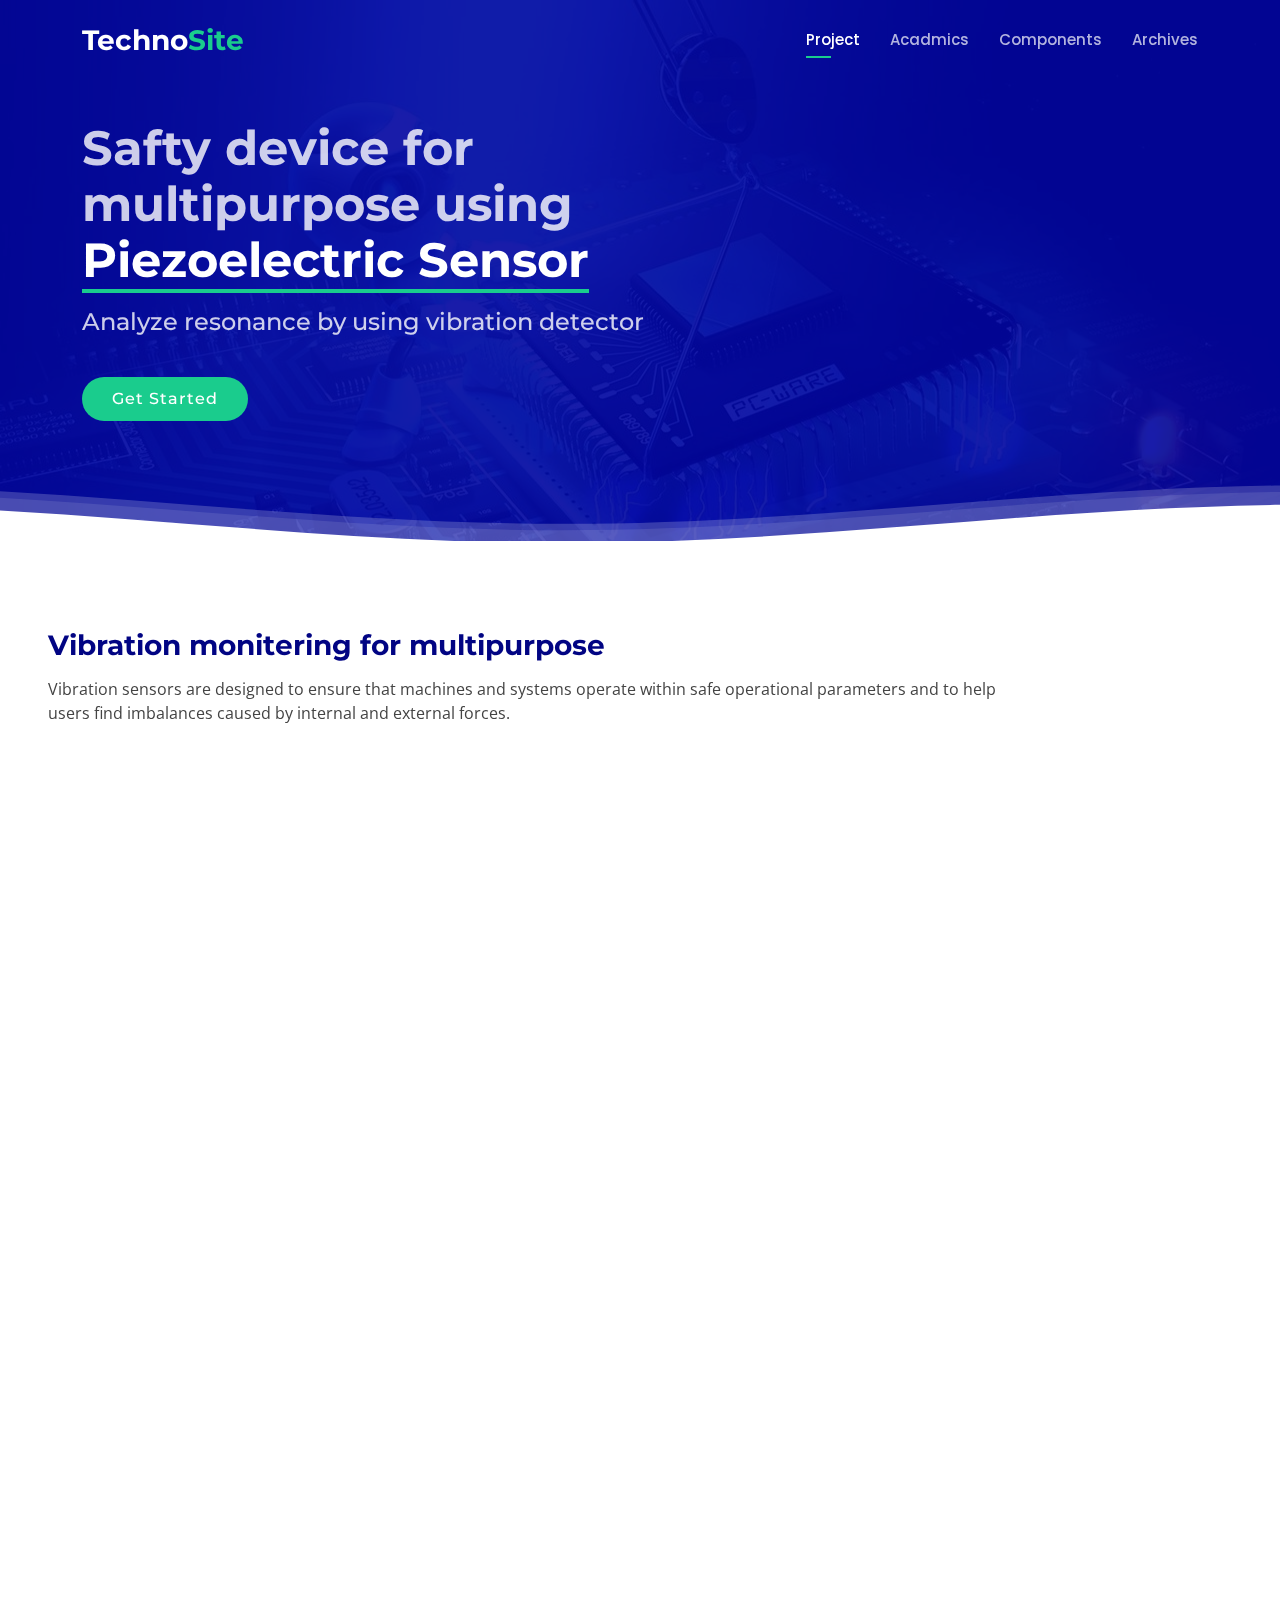
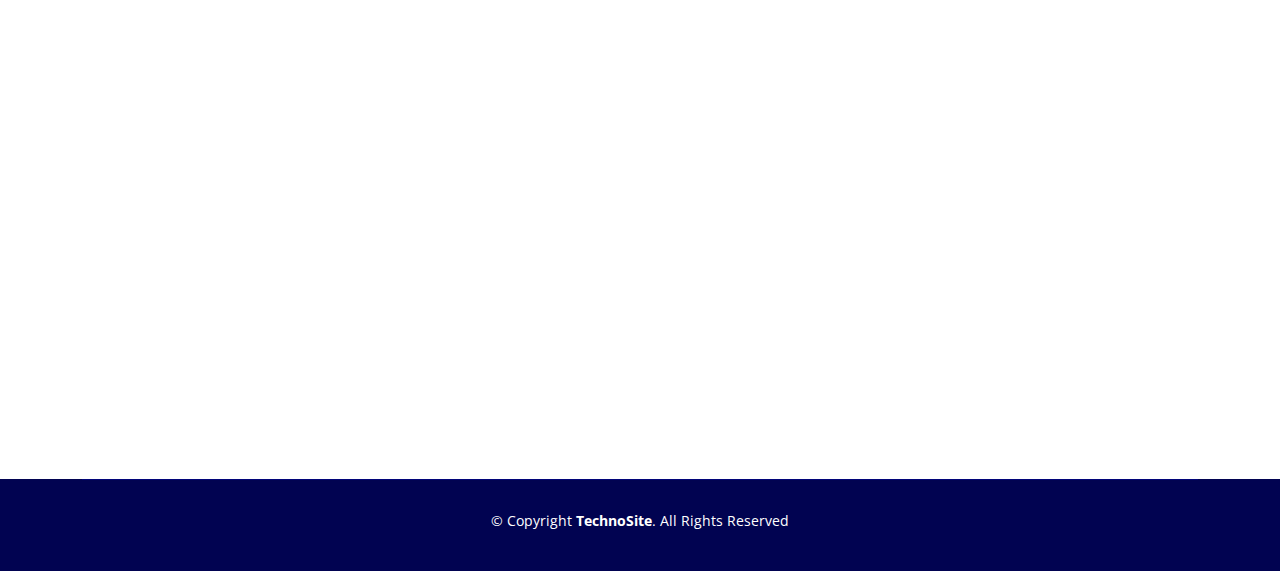
==== commit 484494b5: "Merge pull request #14 from manojm01/patch-9" ====
--- a/index.html
+++ b/index.html
@@ -50,11 +50,11 @@
 
             <nav id="navbar" class="navbar">
                 <ul>
-                    <li><a class="nav-link scrollto active" href="#hero">Project</a></li>
+                    <li><a class="nav-link scrollto active" href="index.html">Project</a></li>
                     <li><a class="nav-link scrollto" href="acadmics.html">Acadmics</a></li>
                     <li><a class="nav-link scrollto" href="#">Components </a></li>
-                    <!-- <li><a class="nav-link scrollto" href="#gallery">Gallery</a></li>
-                    <li><a class="nav-link scrollto" href="#team">Team</a></li>
+                    <li><a class="nav-link scrollto" href="#">Archives</a></li>
+                    <!-- <li><a class="nav-link scrollto" href="#team">Team</a></li>
                     <li><a class="nav-link scrollto" href="#pricing">Pricing</a></li>
                     <li class="dropdown"><a href="#"><span>Drop Down</span> <i class="bi bi-chevron-down"></i></a>
                         <ul>
--- a/assets/css/style.css
+++ b/assets/css/style.css
@@ -5,1479 +5,1742 @@
 * License: https://bootstrapmade.com/license/
 */
 
+
 /*--------------------------------------------------------------
 # General
 --------------------------------------------------------------*/
+
 body {
-  font-family: "Open Sans", sans-serif;
-  color: #444444;
+    font-family: "Open Sans", sans-serif;
+    color: #444444;
 }
 
 a {
-  color: #1acc8d;
-  text-decoration: none;
+    color: #1acc8d;
+    text-decoration: none;
 }
 
 a:hover {
-  color: #34e5a6;
-  text-decoration: none;
-}
-
-h1, h2, h3, h4, h5, h6 {
-  font-family: "Montserrat", sans-serif;
-}
+    color: #34e5a6;
+    text-decoration: none;
+}
+
+h1,
+h2,
+h3,
+h4,
+h5,
+h6 {
+    font-family: "Montserrat", sans-serif;
+}
+
 
 /*--------------------------------------------------------------
 # Preloader
 --------------------------------------------------------------*/
+
 #preloader {
-  position: fixed;
-  top: 0;
-  left: 0;
-  right: 0;
-  bottom: 0;
-  z-index: 9999;
-  overflow: hidden;
-  background: #fff;
+    position: fixed;
+    top: 0;
+    left: 0;
+    right: 0;
+    bottom: 0;
+    z-index: 9999;
+    overflow: hidden;
+    background: #fff;
 }
 
 #preloader:before {
-  content: "";
-  position: fixed;
-  top: calc(50% - 30px);
-  left: calc(50% - 30px);
-  border: 6px solid #1acc8d;
-  border-top-color: #d2f9eb;
-  border-radius: 50%;
-  width: 60px;
-  height: 60px;
-  -webkit-animation: animate-preloader 1s linear infinite;
-  animation: animate-preloader 1s linear infinite;
+    content: "";
+    position: fixed;
+    top: calc(50% - 30px);
+    left: calc(50% - 30px);
+    border: 6px solid #1acc8d;
+    border-top-color: #d2f9eb;
+    border-radius: 50%;
+    width: 60px;
+    height: 60px;
+    -webkit-animation: animate-preloader 1s linear infinite;
+    animation: animate-preloader 1s linear infinite;
 }
 
 @-webkit-keyframes animate-preloader {
-  0% {
-    transform: rotate(0deg);
-  }
-  100% {
-    transform: rotate(360deg);
-  }
+    0% {
+        transform: rotate(0deg);
+    }
+    100% {
+        transform: rotate(360deg);
+    }
 }
 
 @keyframes animate-preloader {
-  0% {
-    transform: rotate(0deg);
-  }
-  100% {
-    transform: rotate(360deg);
-  }
-}
+    0% {
+        transform: rotate(0deg);
+    }
+    100% {
+        transform: rotate(360deg);
+    }
+}
+
+
 /*--------------------------------------------------------------
 # Back to top button
 --------------------------------------------------------------*/
+
 .back-to-top {
-  position: fixed;
-  visibility: hidden;
-  opacity: 0;
-  right: 15px;
-  bottom: 15px;
-  z-index: 996;
-  background: #1acc8d;
-  width: 40px;
-  height: 40px;
-  border-radius: 50px;
-  transition: all 0.4s;
-}
+    position: fixed;
+    visibility: hidden;
+    opacity: 0;
+    right: 15px;
+    bottom: 15px;
+    z-index: 996;
+    background: #1acc8d;
+    width: 40px;
+    height: 40px;
+    border-radius: 50px;
+    transition: all 0.4s;
+}
+
 .back-to-top i {
-  font-size: 28px;
-  color: #fff;
-  line-height: 0;
-}
+    font-size: 28px;
+    color: #fff;
+    line-height: 0;
+}
+
 .back-to-top:hover {
-  background: #2be4a2;
-  color: #fff;
-}
+    background: #2be4a2;
+    color: #fff;
+}
+
 .back-to-top.active {
-  visibility: visible;
-  opacity: 1;
-}
+    visibility: visible;
+    opacity: 1;
+}
+
 
 /*--------------------------------------------------------------
 # Disable AOS delay on mobile
 --------------------------------------------------------------*/
+
 @media screen and (max-width: 768px) {
-  [data-aos-delay] {
-    transition-delay: 0 !important;
-  }
-}
+    [data-aos-delay] {
+        transition-delay: 0 !important;
+    }
+}
+
+
 /*--------------------------------------------------------------
 # Header
 --------------------------------------------------------------*/
+
 #header {
-  height: 80px;
-  transition: all 0.5s;
-  z-index: 997;
-  transition: all 0.5s;
-  background: rgba(1, 4, 136, 0.9);
-}
+    height: 80px;
+    transition: all 0.5s;
+    z-index: 997;
+    transition: all 0.5s;
+    background: rgba(1, 4, 136, 0.9);
+}
+
 #header.header-transparent {
-  background: transparent;
-}
+    background: transparent;
+}
+
 #header.header-scrolled {
-  background: rgba(1, 4, 136, 0.9);
-  height: 60px;
-}
+    background: rgba(1, 4, 136, 0.9);
+    height: 60px;
+}
+
 #header .logo h1 {
-  font-size: 28px;
-  margin: 0;
-  padding: 0;
-  line-height: 1;
-  font-weight: 700;
-}
-#header .logo h1 a, #header .logo h1 a:hover {
-  color: #fff;
-  text-decoration: none;
-}
+    font-size: 28px;
+    margin: 0;
+    padding: 0;
+    line-height: 1;
+    font-weight: 700;
+}
+
+#header .logo h1 a,
+#header .logo h1 a:hover {
+    color: #fff;
+    text-decoration: none;
+}
+
 #header .logo img {
-  padding: 0;
-  margin: 0;
-  max-height: 40px;
-}
+    padding: 0;
+    margin: 0;
+    max-height: 40px;
+}
+
 
 /*--------------------------------------------------------------
 # Navigation Menu
 --------------------------------------------------------------*/
+
+
 /**
 * Desktop Navigation 
 */
+
 .navbar {
-  padding: 0;
-}
+    padding: 0;
+}
+
 .navbar ul {
-  margin: 0;
-  padding: 0;
-  display: flex;
-  list-style: none;
-  align-items: center;
-}
+    margin: 0;
+    padding: 0;
+    display: flex;
+    list-style: none;
+    align-items: center;
+}
+
 .navbar li {
-  position: relative;
-}
-.navbar a, .navbar a:focus {
-  display: flex;
-  align-items: center;
-  justify-content: space-between;
-  padding: 10px 0 10px 30px;
-  font-size: 15px;
-  font-weight: 500;
-  font-family: "Poppins", sans-serif;
-  color: rgba(255, 255, 255, 0.7);
-  white-space: nowrap;
-  transition: 0.3s;
-}
-.navbar a i, .navbar a:focus i {
-  font-size: 12px;
-  line-height: 0;
-  margin-left: 5px;
-}
-.navbar > ul > li > a:before {
-  content: "";
-  position: absolute;
-  width: 0;
-  height: 2px;
-  bottom: 3px;
-  left: 30px;
-  background-color: #1acc8d;
-  visibility: hidden;
-  width: 0px;
-  transition: all 0.3s ease-in-out 0s;
-}
-.navbar a:hover:before, .navbar li:hover > a:before, .navbar .active:before {
-  visibility: visible;
-  width: 25px;
-}
-.navbar a:hover, .navbar .active, .navbar .active:focus, .navbar li:hover > a {
-  color: #fff;
-}
+    position: relative;
+}
+
+.navbar a,
+.navbar a:focus {
+    display: flex;
+    align-items: center;
+    justify-content: space-between;
+    padding: 10px 0 10px 30px;
+    font-size: 15px;
+    font-weight: 500;
+    font-family: "Poppins", sans-serif;
+    color: rgba(255, 255, 255, 0.7);
+    white-space: nowrap;
+    transition: 0.3s;
+}
+
+.navbar a i,
+.navbar a:focus i {
+    font-size: 12px;
+    line-height: 0;
+    margin-left: 5px;
+}
+
+.navbar>ul>li>a:before {
+    content: "";
+    position: absolute;
+    width: 0;
+    height: 2px;
+    bottom: 3px;
+    left: 30px;
+    background-color: #1acc8d;
+    visibility: hidden;
+    width: 0px;
+    transition: all 0.3s ease-in-out 0s;
+}
+
+.navbar a:hover:before,
+.navbar li:hover>a:before,
+.navbar .active:before {
+    visibility: visible;
+    width: 25px;
+}
+
+.navbar a:hover,
+.navbar .active,
+.navbar .active:focus,
+.navbar li:hover>a {
+    color: #fff;
+}
+
 .navbar .dropdown ul {
-  display: block;
-  position: absolute;
-  left: 30px;
-  top: calc(100% + 30px);
-  margin: 0;
-  padding: 10px 0;
-  z-index: 99;
-  opacity: 0;
-  visibility: hidden;
-  background: #fff;
-  box-shadow: 0px 0px 30px rgba(127, 137, 161, 0.25);
-  transition: 0.3s;
-  border-radius: 4px;
-}
+    display: block;
+    position: absolute;
+    left: 30px;
+    top: calc(100% + 30px);
+    margin: 0;
+    padding: 10px 0;
+    z-index: 99;
+    opacity: 0;
+    visibility: hidden;
+    background: #fff;
+    box-shadow: 0px 0px 30px rgba(127, 137, 161, 0.25);
+    transition: 0.3s;
+    border-radius: 4px;
+}
+
 .navbar .dropdown ul li {
-  min-width: 200px;
-}
+    min-width: 200px;
+}
+
 .navbar .dropdown ul a {
-  padding: 10px 20px;
-  font-size: 14px;
-  font-weight: 500;
-  text-transform: none;
-  color: #01036f;
-}
+    padding: 10px 20px;
+    font-size: 14px;
+    font-weight: 500;
+    text-transform: none;
+    color: #01036f;
+}
+
 .navbar .dropdown ul a i {
-  font-size: 12px;
-}
-.navbar .dropdown ul a:hover, .navbar .dropdown ul .active:hover, .navbar .dropdown ul li:hover > a {
-  color: #1acc8d;
-}
-.navbar .dropdown:hover > ul {
-  opacity: 1;
-  top: 100%;
-  visibility: visible;
-}
+    font-size: 12px;
+}
+
+.navbar .dropdown ul a:hover,
+.navbar .dropdown ul .active:hover,
+.navbar .dropdown ul li:hover>a {
+    color: #1acc8d;
+}
+
+.navbar .dropdown:hover>ul {
+    opacity: 1;
+    top: 100%;
+    visibility: visible;
+}
+
 .navbar .dropdown .dropdown ul {
-  top: 0;
-  left: calc(100% - 30px);
-  visibility: hidden;
-}
-.navbar .dropdown .dropdown:hover > ul {
-  opacity: 1;
-  top: 0;
-  left: 100%;
-  visibility: visible;
-}
+    top: 0;
+    left: calc(100% - 30px);
+    visibility: hidden;
+}
+
+.navbar .dropdown .dropdown:hover>ul {
+    opacity: 1;
+    top: 0;
+    left: 100%;
+    visibility: visible;
+}
+
 @media (max-width: 1366px) {
-  .navbar .dropdown .dropdown ul {
-    left: -90%;
-  }
-  .navbar .dropdown .dropdown:hover > ul {
-    left: -100%;
-  }
-}
+    .navbar .dropdown .dropdown ul {
+        left: -90%;
+    }
+    .navbar .dropdown .dropdown:hover>ul {
+        left: -100%;
+    }
+}
+
 
 /**
 * Mobile Navigation 
 */
+
 .mobile-nav-toggle {
-  color: #fff;
-  font-size: 28px;
-  cursor: pointer;
-  display: none;
-  line-height: 0;
-  transition: 0.5s;
+    color: #fff;
+    font-size: 28px;
+    cursor: pointer;
+    display: none;
+    line-height: 0;
+    transition: 0.5s;
 }
 
 @media (max-width: 991px) {
-  .mobile-nav-toggle {
+    .mobile-nav-toggle {
+        display: block;
+    }
+    .navbar ul {
+        display: none;
+    }
+}
+
+.navbar-mobile {
+    position: fixed;
+    overflow: hidden;
+    top: 0;
+    right: 0;
+    left: 0;
+    bottom: 0;
+    background: rgba(1, 3, 91, 0.9);
+    transition: 0.3s;
+    z-index: 999;
+}
+
+.navbar-mobile .mobile-nav-toggle {
+    position: absolute;
+    top: 15px;
+    right: 15px;
+}
+
+.navbar-mobile ul {
     display: block;
-  }
-
-  .navbar ul {
+    position: absolute;
+    top: 55px;
+    right: 15px;
+    bottom: 15px;
+    left: 15px;
+    padding: 10px 0;
+    border-radius: 8px;
+    background-color: #fff;
+    overflow-y: auto;
+    transition: 0.3s;
+}
+
+.navbar-mobile>ul>li>a:before {
+    left: 20px;
+}
+
+.navbar-mobile a,
+.navbar-mobile a:focus {
+    padding: 10px 20px;
+    font-size: 15px;
+    color: #0205a1;
+}
+
+.navbar-mobile a:hover,
+.navbar-mobile .active,
+.navbar-mobile li:hover>a {
+    color: #3f43fd;
+}
+
+.navbar-mobile .getstarted,
+.navbar-mobile .getstarted:focus {
+    margin: 15px;
+}
+
+.navbar-mobile .dropdown ul {
+    position: static;
     display: none;
-  }
-}
-.navbar-mobile {
-  position: fixed;
-  overflow: hidden;
-  top: 0;
-  right: 0;
-  left: 0;
-  bottom: 0;
-  background: rgba(1, 3, 91, 0.9);
-  transition: 0.3s;
-  z-index: 999;
-}
-.navbar-mobile .mobile-nav-toggle {
-  position: absolute;
-  top: 15px;
-  right: 15px;
-}
-.navbar-mobile ul {
-  display: block;
-  position: absolute;
-  top: 55px;
-  right: 15px;
-  bottom: 15px;
-  left: 15px;
-  padding: 10px 0;
-  border-radius: 8px;
-  background-color: #fff;
-  overflow-y: auto;
-  transition: 0.3s;
-}
-.navbar-mobile > ul > li > a:before {
-  left: 20px;
-}
-.navbar-mobile a, .navbar-mobile a:focus {
-  padding: 10px 20px;
-  font-size: 15px;
-  color: #0205a1;
-}
-.navbar-mobile a:hover, .navbar-mobile .active, .navbar-mobile li:hover > a {
-  color: #3f43fd;
-}
-.navbar-mobile .getstarted, .navbar-mobile .getstarted:focus {
-  margin: 15px;
-}
-.navbar-mobile .dropdown ul {
-  position: static;
-  display: none;
-  margin: 10px 20px;
-  padding: 10px 0;
-  z-index: 99;
-  opacity: 1;
-  visibility: visible;
-  background: #fff;
-  box-shadow: 0px 0px 30px rgba(127, 137, 161, 0.25);
-}
+    margin: 10px 20px;
+    padding: 10px 0;
+    z-index: 99;
+    opacity: 1;
+    visibility: visible;
+    background: #fff;
+    box-shadow: 0px 0px 30px rgba(127, 137, 161, 0.25);
+}
+
 .navbar-mobile .dropdown ul li {
-  min-width: 200px;
-}
+    min-width: 200px;
+}
+
 .navbar-mobile .dropdown ul a {
-  padding: 10px 20px;
-}
+    padding: 10px 20px;
+}
+
 .navbar-mobile .dropdown ul a i {
-  font-size: 12px;
-}
-.navbar-mobile .dropdown ul a:hover, .navbar-mobile .dropdown ul .active:hover, .navbar-mobile .dropdown ul li:hover > a {
-  color: #1acc8d;
-}
-.navbar-mobile .dropdown > .dropdown-active {
-  display: block;
-}
+    font-size: 12px;
+}
+
+.navbar-mobile .dropdown ul a:hover,
+.navbar-mobile .dropdown ul .active:hover,
+.navbar-mobile .dropdown ul li:hover>a {
+    color: #1acc8d;
+}
+
+.navbar-mobile .dropdown>.dropdown-active {
+    display: block;
+}
+
 
 /*--------------------------------------------------------------
 # Hero Section
 --------------------------------------------------------------*/
+
 #hero {
-  width: 100%;
-  background: url("../img/hero-bg.jpg");
-  position: relative;
-  padding: 120px 0 0 0;
-  height: fit-content;
-}
+    width: 100%;
+    background: url("../img/bg.jpg");
+    position: relative;
+    padding: 120px 0 0 0;
+    height: fit-content;
+}
+
 #hero:before {
-  content: "";
-  background: rgba(2, 5, 161, 0.91);
-  position: absolute;
-  bottom: 0;
-  top: 0;
-  left: 0;
-  right: 0;
-}
+    content: "";
+    background: rgba(2, 5, 161, 0.91);
+    position: absolute;
+    bottom: 0;
+    top: 0;
+    left: 0;
+    right: 0;
+}
+
 #hero h1 {
-  margin: 0 0 20px 0;
-  font-size: 48px;
-  font-weight: 700;
-  line-height: 56px;
-  color: rgba(255, 255, 255, 0.8);
-}
+    margin: 0 0 20px 0;
+    font-size: 48px;
+    font-weight: 700;
+    line-height: 56px;
+    color: rgba(255, 255, 255, 0.8);
+}
+
 #hero h1 span {
-  color: #fff;
-  border-bottom: 4px solid #1acc8d;
-}
+    color: #fff;
+    border-bottom: 4px solid #1acc8d;
+}
+
 #hero h2 {
-  color: rgba(255, 255, 255, 0.8);
-  margin-bottom: 40px;
-  font-size: 24px;
-}
+    color: rgba(255, 255, 255, 0.8);
+    margin-bottom: 40px;
+    font-size: 24px;
+}
+
 #hero .btn-get-started {
-  font-family: "Montserrat", sans-serif;
-  font-weight: 500;
-  font-size: 16px;
-  letter-spacing: 1px;
-  display: inline-block;
-  padding: 10px 30px;
-  border-radius: 50px;
-  transition: 0.5s;
-  color: #fff;
-  background: #1acc8d;
-}
+    font-family: "Montserrat", sans-serif;
+    font-weight: 500;
+    font-size: 16px;
+    letter-spacing: 1px;
+    display: inline-block;
+    padding: 10px 30px;
+    border-radius: 50px;
+    transition: 0.5s;
+    color: #fff;
+    background: #1acc8d;
+}
+
 #hero .btn-get-started:hover {
-  background: #17b57d;
-}
+    background: #17b57d;
+}
+
 #hero .animated {
-  animation: up-down 2s ease-in-out infinite alternate-reverse both;
-}
+    animation: up-down 2s ease-in-out infinite alternate-reverse both;
+}
+
 @media (min-width: 1024px) {
-  #hero {
-    background-attachment: fixed;
-  }
-}
+    #hero {
+        background-attachment: fixed;
+    }
+}
+
 @media (max-width: 991px) {
-  #hero {
-    padding-top: 80px;
-  }
-  #hero .animated {
+    #hero {
+        padding-top: 80px;
+    }
+    #hero .animated {
+        -webkit-animation: none;
+        animation: none;
+    }
+    #hero .hero-img {
+        text-align: center;
+    }
+    #hero .hero-img img {
+        max-width: 50%;
+    }
+    #hero h1 {
+        font-size: 28px;
+        line-height: 32px;
+        margin-bottom: 10px;
+    }
+    #hero h2 {
+        font-size: 18px;
+        line-height: 24px;
+        margin-bottom: 30px;
+    }
+}
+
+@media (max-width: 575px) {
+    #hero .hero-img img {
+        width: 80%;
+    }
+}
+
+@-webkit-keyframes up-down {
+    0% {
+        transform: translateY(10px);
+    }
+    100% {
+        transform: translateY(-10px);
+    }
+}
+
+@keyframes up-down {
+    0% {
+        transform: translateY(10px);
+    }
+    100% {
+        transform: translateY(-10px);
+    }
+}
+
+.hero-waves {
+    display: block;
+    margin-top: 60px;
+    width: 100%;
+    height: 60px;
+    z-index: 5;
+    position: relative;
+}
+
+.wave1 use {
+    -webkit-animation: move-forever1 10s linear infinite;
+    animation: move-forever1 10s linear infinite;
+    -webkit-animation-delay: -2s;
+    animation-delay: -2s;
+}
+
+.wave2 use {
+    -webkit-animation: move-forever2 8s linear infinite;
+    animation: move-forever2 8s linear infinite;
+    -webkit-animation-delay: -2s;
+    animation-delay: -2s;
+}
+
+.wave3 use {
+    -webkit-animation: move-forever3 6s linear infinite;
+    animation: move-forever3 6s linear infinite;
+    -webkit-animation-delay: -2s;
+    animation-delay: -2s;
+}
+
+@-webkit-keyframes move-forever1 {
+    0% {
+        transform: translate(85px, 0%);
+    }
+    100% {
+        transform: translate(-90px, 0%);
+    }
+}
+
+@keyframes move-forever1 {
+    0% {
+        transform: translate(85px, 0%);
+    }
+    100% {
+        transform: translate(-90px, 0%);
+    }
+}
+
+@-webkit-keyframes move-forever2 {
+    0% {
+        transform: translate(-90px, 0%);
+    }
+    100% {
+        transform: translate(85px, 0%);
+    }
+}
+
+@keyframes move-forever2 {
+    0% {
+        transform: translate(-90px, 0%);
+    }
+    100% {
+        transform: translate(85px, 0%);
+    }
+}
+
+@-webkit-keyframes move-forever3 {
+    0% {
+        transform: translate(-90px, 0%);
+    }
+    100% {
+        transform: translate(85px, 0%);
+    }
+}
+
+@keyframes move-forever3 {
+    0% {
+        transform: translate(-90px, 0%);
+    }
+    100% {
+        transform: translate(85px, 0%);
+    }
+}
+
+
+/*--------------------------------------------------------------
+# Sections General
+--------------------------------------------------------------*/
+
+section {
+    padding: 60px 0;
+    overflow: hidden;
+}
+
+.section-bg {
+    background-color: #f5f5ff;
+}
+
+.section-title {
+    padding-bottom: 40px;
+}
+
+.section-title h2 {
+    font-size: 14px;
+    font-weight: 500;
+    padding: 0;
+    line-height: 1px;
+    margin: 0 0 5px 0;
+    letter-spacing: 2px;
+    text-transform: uppercase;
+    color: #aaaaaa;
+    font-family: "Poppins", sans-serif;
+}
+
+.section-title h2::after {
+    content: "";
+    width: 120px;
+    height: 1px;
+    display: inline-block;
+    background: #1acc8d;
+    margin: 4px 10px;
+}
+
+.section-title p {
+    margin: 0;
+    margin: 0;
+    font-size: 36px;
+    font-weight: 700;
+    text-transform: uppercase;
+    font-family: "Poppins", sans-serif;
+    color: #010483;
+}
+
+
+/*--------------------------------------------------------------
+# Breadcrumbs
+--------------------------------------------------------------*/
+
+.breadcrumbs {
+    padding: 20px 0;
+    background-color: #fafaff;
+    min-height: 40px;
+    margin-top: 80px;
+}
+
+@media (max-width: 992px) {
+    .breadcrumbs {
+        margin-top: 64px;
+    }
+}
+
+.breadcrumbs h2 {
+    font-size: 24px;
+    font-weight: 400;
+    margin: 0;
+}
+
+@media (max-width: 992px) {
+    .breadcrumbs h2 {
+        margin: 0 0 10px 0;
+    }
+}
+
+.breadcrumbs ol {
+    display: flex;
+    flex-wrap: wrap;
+    list-style: none;
+    padding: 0;
+    margin: 0;
+    font-size: 14px;
+}
+
+.breadcrumbs ol li+li {
+    padding-left: 10px;
+}
+
+.breadcrumbs ol li+li::before {
+    display: inline-block;
+    padding-right: 10px;
+    color: #6c757d;
+    content: "/";
+}
+
+@media (max-width: 768px) {
+    .breadcrumbs .d-flex {
+        display: block !important;
+    }
+    .breadcrumbs ol {
+        display: block;
+    }
+    .breadcrumbs ol li {
+        display: inline-block;
+    }
+}
+
+
+/*--------------------------------------------------------------
+# About
+--------------------------------------------------------------*/
+
+.about {
+    padding: 40px 0 0 0;
+}
+
+.about .icon-boxes h3 {
+    font-size: 28px;
+    font-weight: 700;
+    color: #010483;
+    margin-bottom: 15px;
+}
+
+.about .icon-box {
+    margin-top: 40px;
+}
+
+.about .icon-box .icon {
+    float: left;
+    display: flex;
+    align-items: center;
+    justify-content: center;
+    width: 64px;
+    height: 64px;
+    border: 2px solid #7ceec6;
+    border-radius: 50px;
+    transition: 0.5s;
+}
+
+.about .icon-box .icon i {
+    color: #1acc8d;
+    font-size: 32px;
+}
+
+.about .icon-box:hover .icon {
+    background: #1acc8d;
+    border-color: #1acc8d;
+}
+
+.about .icon-box:hover .icon i {
+    color: #fff;
+}
+
+.about .icon-box .title {
+    margin-left: 85px;
+    font-weight: 700;
+    margin-bottom: 10px;
+    font-size: 18px;
+}
+
+.about .icon-box .title a {
+    color: #343a40;
+    transition: 0.3s;
+}
+
+.about .icon-box .title a:hover {
+    color: #1acc8d;
+}
+
+.about .icon-box .description {
+    margin-left: 85px;
+    line-height: 24px;
+    font-size: 14px;
+}
+
+.about .video-box {
+    background: url("../img/about.png") center center no-repeat;
+    background-size: contain;
+    min-height: 300px;
+}
+
+.about .play-btn {
+    width: 94px;
+    height: 94px;
+    background: radial-gradient(#3f43fd 50%, rgba(63, 67, 253, 0.4) 52%);
+    border-radius: 50%;
+    display: block;
+    position: absolute;
+    left: calc(50% - 47px);
+    top: calc(50% - 47px);
+    overflow: hidden;
+}
+
+.about .play-btn::after {
+    content: "";
+    position: absolute;
+    left: 50%;
+    top: 50%;
+    transform: translateX(-40%) translateY(-50%);
+    width: 0;
+    height: 0;
+    border-top: 10px solid transparent;
+    border-bottom: 10px solid transparent;
+    border-left: 15px solid #fff;
+    z-index: 100;
+    transition: all 400ms cubic-bezier(0.55, 0.055, 0.675, 0.19);
+}
+
+.about .play-btn::before {
+    content: "";
+    position: absolute;
+    width: 120px;
+    height: 120px;
+    -webkit-animation-delay: 0s;
+    animation-delay: 0s;
+    -webkit-animation: pulsate-btn 2s;
+    animation: pulsate-btn 2s;
+    -webkit-animation-direction: forwards;
+    animation-direction: forwards;
+    -webkit-animation-iteration-count: infinite;
+    animation-iteration-count: infinite;
+    -webkit-animation-timing-function: steps;
+    animation-timing-function: steps;
+    opacity: 1;
+    border-radius: 50%;
+    border: 5px solid rgba(63, 67, 253, 0.7);
+    top: -15%;
+    left: -15%;
+    background: rgba(198, 16, 0, 0);
+}
+
+.about .play-btn:hover::after {
+    border-left: 15px solid #3f43fd;
+    transform: scale(20);
+}
+
+.about .play-btn:hover::before {
+    content: "";
+    position: absolute;
+    left: 50%;
+    top: 50%;
+    transform: translateX(-40%) translateY(-50%);
+    width: 0;
+    height: 0;
+    border: none;
+    border-top: 10px solid transparent;
+    border-bottom: 10px solid transparent;
+    border-left: 15px solid #fff;
+    z-index: 200;
     -webkit-animation: none;
     animation: none;
-  }
-  #hero .hero-img {
+    border-radius: 0;
+}
+
+@-webkit-keyframes pulsate-btn {
+    0% {
+        transform: scale(0.6, 0.6);
+        opacity: 1;
+    }
+    100% {
+        transform: scale(1, 1);
+        opacity: 0;
+    }
+}
+
+@keyframes pulsate-btn {
+    0% {
+        transform: scale(0.6, 0.6);
+        opacity: 1;
+    }
+    100% {
+        transform: scale(1, 1);
+        opacity: 0;
+    }
+}
+
+
+/*--------------------------------------------------------------
+# Features
+--------------------------------------------------------------*/
+
+.features .icon-box {
+    display: flex;
+    align-items: center;
+    padding: 20px;
+    background: #f5f5ff;
+    transition: ease-in-out 0.3s;
+}
+
+.features .icon-box i {
+    font-size: 32px;
+    padding-right: 10px;
+    line-height: 1;
+}
+
+.features .icon-box h3 {
+    font-weight: 700;
+    margin: 0;
+    padding: 0;
+    line-height: 1;
+    font-size: 16px;
+}
+
+.features .icon-box h3 a {
+    color: #010483;
+    transition: ease-in-out 0.3s;
+}
+
+.features .icon-box h3 a:hover {
+    color: #01036f;
+}
+
+.features .icon-box:hover {
+    background: #ebebff;
+}
+
+
+/*--------------------------------------------------------------
+# Counts
+--------------------------------------------------------------*/
+
+.counts {
+    background: #f5f5ff;
+    padding: 70px 0 60px;
+}
+
+.counts .count-box {
+    padding: 30px 30px 25px 30px;
+    width: 100%;
+    position: relative;
     text-align: center;
-  }
-  #hero .hero-img img {
-    max-width: 50%;
-  }
-  #hero h1 {
-    font-size: 28px;
-    line-height: 32px;
+    background: #fff;
+}
+
+.counts .count-box i {
+    position: absolute;
+    top: -25px;
+    left: 50%;
+    transform: translateX(-50%);
+    font-size: 20px;
+    background: #1acc8d;
+    padding: 12px;
+    color: #fff;
+    border-radius: 50px;
+    display: inline-flex;
+    align-items: center;
+    justify-content: center;
+    line-height: 0;
+    width: 48px;
+    height: 48px;
+}
+
+.counts .count-box span {
+    font-size: 36px;
+    display: block;
+    font-weight: 600;
+    color: #010483;
+}
+
+.counts .count-box p {
+    padding: 0;
+    margin: 0;
+    font-family: "Montserrat", sans-serif;
+    font-size: 14px;
+    font-weight: 600;
+    color: #010483;
+}
+
+
+/*--------------------------------------------------------------
+# Details
+--------------------------------------------------------------*/
+
+.details .content+.content {
+    margin-top: 100px;
+}
+
+.details .content h3 {
+    font-weight: 600;
+    font-size: 26px;
+    color: #010483;
+}
+
+.details .content ul {
+    list-style: none;
+    padding: 0;
+}
+
+.details .content ul li {
+    padding-bottom: 10px;
+}
+
+.details .content ul i {
+    font-size: 20px;
+    padding-right: 4px;
+    color: #1acc8d;
+}
+
+.details .content p:last-child {
+    margin-bottom: 0;
+}
+
+
+/*--------------------------------------------------------------
+# Gallery
+--------------------------------------------------------------*/
+
+.gallery .gallery-item {
+    overflow: hidden;
+    border-right: 3px solid #fff;
+    border-bottom: 3px solid #fff;
+}
+
+.gallery .gallery-item img {
+    transition: all ease-in-out 0.4s;
+}
+
+.gallery .gallery-item:hover img {
+    transform: scale(1.1);
+}
+
+
+/*--------------------------------------------------------------
+# Testimonials
+--------------------------------------------------------------*/
+
+.testimonials {
+    padding: 80px 0;
+    background: url("../img/cta-bg.jpg") no-repeat;
+    background-position: center center;
+    background-size: cover;
+    position: relative;
+}
+
+.testimonials::before {
+    content: "";
+    position: absolute;
+    left: 0;
+    right: 0;
+    top: 0;
+    bottom: 0;
+    background: rgba(1, 3, 111, 0.8);
+}
+
+.testimonials .section-header {
+    margin-bottom: 40px;
+}
+
+.testimonials .testimonials-carousel,
+.testimonials .testimonials-slider {
+    overflow: hidden;
+}
+
+.testimonials .testimonial-item {
+    text-align: center;
+    color: #fff;
+}
+
+.testimonials .testimonial-item .testimonial-img {
+    width: 100px;
+    border-radius: 50%;
+    border: 6px solid rgba(255, 255, 255, 0.15);
+    margin: 0 auto;
+}
+
+.testimonials .testimonial-item h3 {
+    font-size: 20px;
+    font-weight: bold;
+    margin: 10px 0 5px 0;
+    color: #fff;
+}
+
+.testimonials .testimonial-item h4 {
+    font-size: 14px;
+    color: #ddd;
+    margin: 0 0 15px 0;
+}
+
+.testimonials .testimonial-item .quote-icon-left,
+.testimonials .testimonial-item .quote-icon-right {
+    color: rgba(255, 255, 255, 0.4);
+    font-size: 26px;
+}
+
+.testimonials .testimonial-item .quote-icon-left {
+    display: inline-block;
+    left: -5px;
+    position: relative;
+}
+
+.testimonials .testimonial-item .quote-icon-right {
+    display: inline-block;
+    right: -5px;
+    position: relative;
+    top: 10px;
+}
+
+.testimonials .testimonial-item p {
+    font-style: italic;
+    margin: 0 auto 15px auto;
+    color: #eee;
+}
+
+.testimonials .swiper-pagination {
+    margin-top: 20px;
+    position: relative;
+}
+
+.testimonials .swiper-pagination .swiper-pagination-bullet {
+    width: 12px;
+    height: 12px;
+    opacity: 1;
+    background-color: rgba(255, 255, 255, 0.4);
+}
+
+.testimonials .swiper-pagination .swiper-pagination-bullet-active {
+    background-color: #1acc8d;
+}
+
+@media (min-width: 1024px) {
+    .testimonials {
+        background-attachment: fixed;
+    }
+}
+
+@media (min-width: 992px) {
+    .testimonials .testimonial-item p {
+        width: 80%;
+    }
+}
+
+
+/*--------------------------------------------------------------
+# Team
+--------------------------------------------------------------*/
+
+.team {
+    background: #fff;
+}
+
+.team .member {
+    text-align: center;
+    margin-bottom: 80px;
+    position: relative;
+}
+
+.team .member .pic {
+    border-radius: 4px;
+    overflow: hidden;
+}
+
+.team .member img {
+    transition: all ease-in-out 0.4s;
+}
+
+.team .member:hover img {
+    transform: scale(1.1);
+}
+
+.team .member .member-info {
+    position: absolute;
+    bottom: -80px;
+    left: 0px;
+    right: 0px;
+    background: rgba(255, 255, 255, 0.9);
+    padding: 15px 0;
+    border-radius: 0 0 4px 4px;
+    box-shadow: 0px 2px 15px rgba(0, 0, 0, 0.1);
+}
+
+.team .member h4 {
+    font-weight: 700;
     margin-bottom: 10px;
-  }
-  #hero h2 {
+    font-size: 16px;
+    color: #01036f;
+    position: relative;
+    padding-bottom: 10px;
+}
+
+.team .member h4::after {
+    content: "";
+    position: absolute;
+    display: block;
+    width: 50px;
+    height: 1px;
+    background: #0d12fc;
+    bottom: 0;
+    left: calc(50% - 25px);
+}
+
+.team .member span {
+    font-style: italic;
+    display: block;
+    font-size: 13px;
+    color: #01036f;
+}
+
+.team .member .social {
+    margin-top: 10px;
+}
+
+.team .member .social a {
+    transition: color 0.3s;
+    color: #01036f;
+}
+
+.team .member .social a:hover {
+    color: #1acc8d;
+}
+
+.team .member .social i {
+    font-size: 16px;
+    margin: 0 2px;
+}
+
+
+/*--------------------------------------------------------------
+# Pricing
+--------------------------------------------------------------*/
+
+.pricing .box {
+    padding: 20px;
+    background: #fff;
+    text-align: center;
+    box-shadow: 0px 0px 4px rgba(0, 0, 0, 0.12);
+    border-radius: 5px;
+    position: relative;
+    overflow: hidden;
+}
+
+.pricing h3 {
+    font-weight: 400;
+    margin: -20px -20px 20px -20px;
+    padding: 20px 15px;
+    font-size: 16px;
+    font-weight: 600;
+    color: #777777;
+    background: #f8f8f8;
+}
+
+.pricing h4 {
+    font-size: 36px;
+    color: #1acc8d;
+    font-weight: 600;
+    font-family: "Poppins", sans-serif;
+    margin-bottom: 20px;
+}
+
+.pricing h4 sup {
+    font-size: 20px;
+    top: -15px;
+    left: -3px;
+}
+
+.pricing h4 span {
+    color: #bababa;
+    font-size: 16px;
+    font-weight: 300;
+}
+
+.pricing ul {
+    padding: 0;
+    list-style: none;
+    color: #444444;
+    text-align: center;
+    line-height: 20px;
+    font-size: 14px;
+}
+
+.pricing ul li {
+    padding-bottom: 16px;
+}
+
+.pricing ul i {
+    color: #1acc8d;
     font-size: 18px;
+    padding-right: 4px;
+}
+
+.pricing ul .na {
+    color: #ccc;
+    text-decoration: line-through;
+}
+
+.pricing .btn-wrap {
+    margin: 20px -20px -20px -20px;
+    padding: 20px 15px;
+    background: #f8f8f8;
+    text-align: center;
+}
+
+.pricing .btn-buy {
+    background: #1acc8d;
+    display: inline-block;
+    padding: 8px 35px 10px 35px;
+    border-radius: 50px;
+    color: #fff;
+    transition: none;
+    font-size: 14px;
+    font-weight: 400;
+    font-family: "Montserrat", sans-serif;
+    font-weight: 600;
+    transition: 0.3s;
+}
+
+.pricing .btn-buy:hover {
+    background: #149f6e;
+}
+
+.pricing .featured h3 {
+    color: #fff;
+    background: #1acc8d;
+}
+
+.pricing .advanced {
+    width: 200px;
+    position: absolute;
+    top: 18px;
+    right: -68px;
+    transform: rotate(45deg);
+    z-index: 1;
+    font-size: 14px;
+    padding: 1px 0 3px 0;
+    background: #1acc8d;
+    color: #fff;
+}
+
+
+/*--------------------------------------------------------------
+# F.A.Q
+--------------------------------------------------------------*/
+
+.faq .faq-list {
+    padding: 0;
+}
+
+.faq .faq-list ul {
+    padding: 0;
+    list-style: none;
+}
+
+.faq .faq-list li+li {
+    margin-top: 15px;
+}
+
+.faq .faq-list li {
+    padding: 20px;
+    background: #fff;
+    border-radius: 4px;
+    position: relative;
+}
+
+.faq .faq-list a {
+    display: block;
+    position: relative;
+    font-family: "Poppins", sans-serif;
+    font-size: 16px;
     line-height: 24px;
+    font-weight: 500;
+    padding: 0 30px;
+    outline: none;
+    cursor: pointer;
+}
+
+.faq .faq-list .icon-help {
+    font-size: 24px;
+    position: absolute;
+    right: 0;
+    left: 20px;
+    color: #34e5a6;
+}
+
+.faq .faq-list .icon-show,
+.faq .faq-list .icon-close {
+    font-size: 24px;
+    position: absolute;
+    right: 0;
+    top: 0;
+}
+
+.faq .faq-list p {
+    margin-bottom: 0;
+    padding: 10px 0 0 0;
+}
+
+.faq .faq-list .icon-show {
+    display: none;
+}
+
+.faq .faq-list a.collapsed {
+    color: #343a40;
+}
+
+.faq .faq-list a.collapsed:hover {
+    color: #1acc8d;
+}
+
+.faq .faq-list a.collapsed .icon-show {
+    display: inline-block;
+}
+
+.faq .faq-list a.collapsed .icon-close {
+    display: none;
+}
+
+@media (max-width: 1200px) {
+    .faq .faq-list {
+        padding: 0;
+    }
+}
+
+
+/*--------------------------------------------------------------
+# Contact
+--------------------------------------------------------------*/
+
+.contact .info {
+    width: 100%;
+    background: #fff;
+}
+
+.contact .info i {
+    font-size: 20px;
+    color: #3f43fd;
+    float: left;
+    width: 44px;
+    height: 44px;
+    background: #f0f0ff;
+    display: flex;
+    justify-content: center;
+    align-items: center;
+    border-radius: 50px;
+    transition: all 0.3s ease-in-out;
+}
+
+.contact .info h4 {
+    padding: 0 0 0 60px;
+    font-size: 22px;
+    font-weight: 600;
+    margin-bottom: 5px;
+    color: #010483;
+}
+
+.contact .info p {
+    padding: 0 0 0 60px;
+    margin-bottom: 0;
+    font-size: 14px;
+    color: #0205a1;
+}
+
+.contact .info .email,
+.contact .info .phone {
+    margin-top: 40px;
+}
+
+.contact .info .email:hover i,
+.contact .info .address:hover i,
+.contact .info .phone:hover i {
+    background: #1acc8d;
+    color: #fff;
+}
+
+.contact .php-email-form {
+    width: 100%;
+    background: #fff;
+}
+
+.contact .php-email-form .form-group {
+    padding-bottom: 8px;
+}
+
+.contact .php-email-form .error-message {
+    display: none;
+    color: #fff;
+    background: #ed3c0d;
+    text-align: left;
+    padding: 15px;
+    font-weight: 600;
+}
+
+.contact .php-email-form .error-message br+br {
+    margin-top: 25px;
+}
+
+.contact .php-email-form .sent-message {
+    display: none;
+    color: #fff;
+    background: #18d26e;
+    text-align: center;
+    padding: 15px;
+    font-weight: 600;
+}
+
+.contact .php-email-form .loading {
+    display: none;
+    background: #fff;
+    text-align: center;
+    padding: 15px;
+}
+
+.contact .php-email-form .loading:before {
+    content: "";
+    display: inline-block;
+    border-radius: 50%;
+    width: 24px;
+    height: 24px;
+    margin: 0 10px -6px 0;
+    border: 3px solid #18d26e;
+    border-top-color: #eee;
+    -webkit-animation: animate-loading 1s linear infinite;
+    animation: animate-loading 1s linear infinite;
+}
+
+.contact .php-email-form input,
+.contact .php-email-form textarea {
+    border-radius: 0;
+    box-shadow: none;
+    font-size: 14px;
+}
+
+.contact .php-email-form input {
+    height: 44px;
+}
+
+.contact .php-email-form textarea {
+    padding: 10px 12px;
+}
+
+.contact .php-email-form button[type=submit] {
+    background: #1acc8d;
+    border: 0;
+    padding: 10px 30px;
+    color: #fff;
+    transition: 0.4s;
+    border-radius: 50px;
+}
+
+.contact .php-email-form button[type=submit]:hover {
+    background: #34e5a6;
+}
+
+@-webkit-keyframes animate-loading {
+    0% {
+        transform: rotate(0deg);
+    }
+    100% {
+        transform: rotate(360deg);
+    }
+}
+
+@keyframes animate-loading {
+    0% {
+        transform: rotate(0deg);
+    }
+    100% {
+        transform: rotate(360deg);
+    }
+}
+
+
+/*--------------------------------------------------------------
+# Footer
+--------------------------------------------------------------*/
+
+#footer {
+    background: #010351;
+    padding: 0 0 30px 0;
+    color: #fff;
+    font-size: 14px;
+}
+
+#footer .footer-top {
+    padding: 60px 0 30px 0;
+}
+
+#footer .footer-top .footer-info {
+    margin-bottom: 15px;
+    background: #010246;
+    color: #fff;
+    border-top: 4px solid #1acc8d;
+    text-align: center;
+    padding: 30px 20px;
+}
+
+#footer .footer-top .footer-info h3 {
+    font-size: 24px;
+    margin: 0 0 20px 0;
+    padding: 2px 0 2px 0;
+    line-height: 1;
+    font-weight: 700;
+}
+
+#footer .footer-top .footer-info p {
+    font-size: 14px;
+    line-height: 24px;
+    margin-bottom: 0;
+    font-family: "Montserrat", sans-serif;
+}
+
+#footer .footer-top .social-links a {
+    font-size: 18px;
+    display: inline-block;
+    color: #fff;
+    line-height: 1;
+    padding: 8px 0;
+    margin-right: 4px;
+    border-radius: 50%;
+    text-align: center;
+    width: 36px;
+    height: 36px;
+    transition: 0.3s;
+}
+
+#footer .footer-top .social-links a:hover {
+    background: #1acc8d;
+    color: #fff;
+    text-decoration: none;
+}
+
+#footer .footer-top h4 {
+    font-size: 16px;
+    font-weight: 600;
+    color: #fff;
+    position: relative;
+    padding-bottom: 12px;
+}
+
+#footer .footer-top .footer-links {
     margin-bottom: 30px;
-  }
-}
+}
+
+#footer .footer-top .footer-links ul {
+    list-style: none;
+    padding: 0;
+    margin: 0;
+}
+
+#footer .footer-top .footer-links ul i {
+    padding-right: 2px;
+    color: #61ebba;
+    font-size: 18px;
+    line-height: 1;
+}
+
+#footer .footer-top .footer-links ul li {
+    padding: 10px 0;
+    display: flex;
+    align-items: center;
+}
+
+#footer .footer-top .footer-links ul li:first-child {
+    padding-top: 0;
+}
+
+#footer .footer-top .footer-links ul a {
+    color: #fff;
+    transition: 0.3s;
+    display: inline-block;
+    line-height: 1;
+}
+
+#footer .footer-top .footer-links ul a:hover {
+    color: #4be8b0;
+}
+
+#footer .footer-top .footer-newsletter form {
+    margin-top: 30px;
+    background: #fff;
+    padding: 6px 10px 6px 15px;
+    position: relative;
+    border-radius: 50px;
+}
+
+#footer .footer-top .footer-newsletter form input[type=email] {
+    border: 0;
+    padding: 4px;
+    width: calc(100% - 110px);
+}
+
+#footer .footer-top .footer-newsletter form input[type=submit] {
+    position: absolute;
+    top: 0;
+    right: -2px;
+    bottom: 0;
+    border: 0;
+    background: none;
+    font-size: 16px;
+    padding: 0 20px;
+    background: #1acc8d;
+    color: #fff;
+    transition: 0.3s;
+    border-radius: 50px;
+}
+
+#footer .footer-top .footer-newsletter form input[type=submit]:hover {
+    background: #149f6e;
+}
+
+#footer .copyright {
+    border-top: 1px solid #010479;
+    text-align: center;
+    padding-top: 30px;
+}
+
+#footer .credits {
+    padding-top: 10px;
+    text-align: center;
+    font-size: 13px;
+    color: #fff;
+}
+
 @media (max-width: 575px) {
-  #hero .hero-img img {
-    width: 80%;
-  }
-}
-
-@-webkit-keyframes up-down {
-  0% {
-    transform: translateY(10px);
-  }
-  100% {
-    transform: translateY(-10px);
-  }
-}
-
-@keyframes up-down {
-  0% {
-    transform: translateY(10px);
-  }
-  100% {
-    transform: translateY(-10px);
-  }
-}
-.hero-waves {
-  display: block;
-  margin-top: 60px;
-  width: 100%;
-  height: 60px;
-  z-index: 5;
-  position: relative;
-}
-
-.wave1 use {
-  -webkit-animation: move-forever1 10s linear infinite;
-  animation: move-forever1 10s linear infinite;
-  -webkit-animation-delay: -2s;
-  animation-delay: -2s;
-}
-
-.wave2 use {
-  -webkit-animation: move-forever2 8s linear infinite;
-  animation: move-forever2 8s linear infinite;
-  -webkit-animation-delay: -2s;
-  animation-delay: -2s;
-}
-
-.wave3 use {
-  -webkit-animation: move-forever3 6s linear infinite;
-  animation: move-forever3 6s linear infinite;
-  -webkit-animation-delay: -2s;
-  animation-delay: -2s;
-}
-
-@-webkit-keyframes move-forever1 {
-  0% {
-    transform: translate(85px, 0%);
-  }
-  100% {
-    transform: translate(-90px, 0%);
-  }
-}
-
-@keyframes move-forever1 {
-  0% {
-    transform: translate(85px, 0%);
-  }
-  100% {
-    transform: translate(-90px, 0%);
-  }
-}
-@-webkit-keyframes move-forever2 {
-  0% {
-    transform: translate(-90px, 0%);
-  }
-  100% {
-    transform: translate(85px, 0%);
-  }
-}
-@keyframes move-forever2 {
-  0% {
-    transform: translate(-90px, 0%);
-  }
-  100% {
-    transform: translate(85px, 0%);
-  }
-}
-@-webkit-keyframes move-forever3 {
-  0% {
-    transform: translate(-90px, 0%);
-  }
-  100% {
-    transform: translate(85px, 0%);
-  }
-}
-@keyframes move-forever3 {
-  0% {
-    transform: translate(-90px, 0%);
-  }
-  100% {
-    transform: translate(85px, 0%);
-  }
-}
-/*--------------------------------------------------------------
-# Sections General
---------------------------------------------------------------*/
-section {
-  padding: 60px 0;
-  overflow: hidden;
-}
-
-.section-bg {
-  background-color: #f5f5ff;
-}
-
-.section-title {
-  padding-bottom: 40px;
-}
-.section-title h2 {
-  font-size: 14px;
-  font-weight: 500;
-  padding: 0;
-  line-height: 1px;
-  margin: 0 0 5px 0;
-  letter-spacing: 2px;
-  text-transform: uppercase;
-  color: #aaaaaa;
-  font-family: "Poppins", sans-serif;
-}
-.section-title h2::after {
-  content: "";
-  width: 120px;
-  height: 1px;
-  display: inline-block;
-  background: #1acc8d;
-  margin: 4px 10px;
-}
-.section-title p {
-  margin: 0;
-  margin: 0;
-  font-size: 36px;
-  font-weight: 700;
-  text-transform: uppercase;
-  font-family: "Poppins", sans-serif;
-  color: #010483;
-}
-
-/*--------------------------------------------------------------
-# Breadcrumbs
---------------------------------------------------------------*/
-.breadcrumbs {
-  padding: 20px 0;
-  background-color: #fafaff;
-  min-height: 40px;
-  margin-top: 80px;
-}
-@media (max-width: 992px) {
-  .breadcrumbs {
-    margin-top: 64px;
-  }
-}
-.breadcrumbs h2 {
-  font-size: 24px;
-  font-weight: 400;
-  margin: 0;
-}
-@media (max-width: 992px) {
-  .breadcrumbs h2 {
-    margin: 0 0 10px 0;
-  }
-}
-.breadcrumbs ol {
-  display: flex;
-  flex-wrap: wrap;
-  list-style: none;
-  padding: 0;
-  margin: 0;
-  font-size: 14px;
-}
-.breadcrumbs ol li + li {
-  padding-left: 10px;
-}
-.breadcrumbs ol li + li::before {
-  display: inline-block;
-  padding-right: 10px;
-  color: #6c757d;
-  content: "/";
-}
-@media (max-width: 768px) {
-  .breadcrumbs .d-flex {
-    display: block !important;
-  }
-  .breadcrumbs ol {
-    display: block;
-  }
-  .breadcrumbs ol li {
-    display: inline-block;
-  }
-}
-
-/*--------------------------------------------------------------
-# About
---------------------------------------------------------------*/
-.about {
-  padding: 40px 0 0 0;
-}
-.about .icon-boxes h3 {
-  font-size: 28px;
-  font-weight: 700;
-  color: #010483;
-  margin-bottom: 15px;
-}
-.about .icon-box {
-  margin-top: 40px;
-}
-.about .icon-box .icon {
-  float: left;
-  display: flex;
-  align-items: center;
-  justify-content: center;
-  width: 64px;
-  height: 64px;
-  border: 2px solid #7ceec6;
-  border-radius: 50px;
-  transition: 0.5s;
-}
-.about .icon-box .icon i {
-  color: #1acc8d;
-  font-size: 32px;
-}
-.about .icon-box:hover .icon {
-  background: #1acc8d;
-  border-color: #1acc8d;
-}
-.about .icon-box:hover .icon i {
-  color: #fff;
-}
-.about .icon-box .title {
-  margin-left: 85px;
-  font-weight: 700;
-  margin-bottom: 10px;
-  font-size: 18px;
-}
-.about .icon-box .title a {
-  color: #343a40;
-  transition: 0.3s;
-}
-.about .icon-box .title a:hover {
-  color: #1acc8d;
-}
-.about .icon-box .description {
-  margin-left: 85px;
-  line-height: 24px;
-  font-size: 14px;
-}
-.about .video-box {
-  background: url("../img/about.png") center center no-repeat;
-  background-size: contain;
-  min-height: 300px;
-}
-.about .play-btn {
-  width: 94px;
-  height: 94px;
-  background: radial-gradient(#3f43fd 50%, rgba(63, 67, 253, 0.4) 52%);
-  border-radius: 50%;
-  display: block;
-  position: absolute;
-  left: calc(50% - 47px);
-  top: calc(50% - 47px);
-  overflow: hidden;
-}
-.about .play-btn::after {
-  content: "";
-  position: absolute;
-  left: 50%;
-  top: 50%;
-  transform: translateX(-40%) translateY(-50%);
-  width: 0;
-  height: 0;
-  border-top: 10px solid transparent;
-  border-bottom: 10px solid transparent;
-  border-left: 15px solid #fff;
-  z-index: 100;
-  transition: all 400ms cubic-bezier(0.55, 0.055, 0.675, 0.19);
-}
-.about .play-btn::before {
-  content: "";
-  position: absolute;
-  width: 120px;
-  height: 120px;
-  -webkit-animation-delay: 0s;
-  animation-delay: 0s;
-  -webkit-animation: pulsate-btn 2s;
-  animation: pulsate-btn 2s;
-  -webkit-animation-direction: forwards;
-  animation-direction: forwards;
-  -webkit-animation-iteration-count: infinite;
-  animation-iteration-count: infinite;
-  -webkit-animation-timing-function: steps;
-  animation-timing-function: steps;
-  opacity: 1;
-  border-radius: 50%;
-  border: 5px solid rgba(63, 67, 253, 0.7);
-  top: -15%;
-  left: -15%;
-  background: rgba(198, 16, 0, 0);
-}
-.about .play-btn:hover::after {
-  border-left: 15px solid #3f43fd;
-  transform: scale(20);
-}
-.about .play-btn:hover::before {
-  content: "";
-  position: absolute;
-  left: 50%;
-  top: 50%;
-  transform: translateX(-40%) translateY(-50%);
-  width: 0;
-  height: 0;
-  border: none;
-  border-top: 10px solid transparent;
-  border-bottom: 10px solid transparent;
-  border-left: 15px solid #fff;
-  z-index: 200;
-  -webkit-animation: none;
-  animation: none;
-  border-radius: 0;
-}
-
-@-webkit-keyframes pulsate-btn {
-  0% {
-    transform: scale(0.6, 0.6);
-    opacity: 1;
-  }
-  100% {
-    transform: scale(1, 1);
-    opacity: 0;
-  }
-}
-
-@keyframes pulsate-btn {
-  0% {
-    transform: scale(0.6, 0.6);
-    opacity: 1;
-  }
-  100% {
-    transform: scale(1, 1);
-    opacity: 0;
-  }
-}
-/*--------------------------------------------------------------
-# Features
---------------------------------------------------------------*/
-.features .icon-box {
-  display: flex;
-  align-items: center;
-  padding: 20px;
-  background: #f5f5ff;
-  transition: ease-in-out 0.3s;
-}
-.features .icon-box i {
-  font-size: 32px;
-  padding-right: 10px;
-  line-height: 1;
-}
-.features .icon-box h3 {
-  font-weight: 700;
-  margin: 0;
-  padding: 0;
-  line-height: 1;
-  font-size: 16px;
-}
-.features .icon-box h3 a {
-  color: #010483;
-  transition: ease-in-out 0.3s;
-}
-.features .icon-box h3 a:hover {
-  color: #01036f;
-}
-.features .icon-box:hover {
-  background: #ebebff;
-}
-
-/*--------------------------------------------------------------
-# Counts
---------------------------------------------------------------*/
-.counts {
-  background: #f5f5ff;
-  padding: 70px 0 60px;
-}
-.counts .count-box {
-  padding: 30px 30px 25px 30px;
-  width: 100%;
-  position: relative;
-  text-align: center;
-  background: #fff;
-}
-.counts .count-box i {
-  position: absolute;
-  top: -25px;
-  left: 50%;
-  transform: translateX(-50%);
-  font-size: 20px;
-  background: #1acc8d;
-  padding: 12px;
-  color: #fff;
-  border-radius: 50px;
-  display: inline-flex;
-  align-items: center;
-  justify-content: center;
-  line-height: 0;
-  width: 48px;
-  height: 48px;
-}
-.counts .count-box span {
-  font-size: 36px;
-  display: block;
-  font-weight: 600;
-  color: #010483;
-}
-.counts .count-box p {
-  padding: 0;
-  margin: 0;
-  font-family: "Montserrat", sans-serif;
-  font-size: 14px;
-  font-weight: 600;
-  color: #010483;
-}
-
-/*--------------------------------------------------------------
-# Details
---------------------------------------------------------------*/
-.details .content + .content {
-  margin-top: 100px;
-}
-.details .content h3 {
-  font-weight: 600;
-  font-size: 26px;
-  color: #010483;
-}
-.details .content ul {
-  list-style: none;
-  padding: 0;
-}
-.details .content ul li {
-  padding-bottom: 10px;
-}
-.details .content ul i {
-  font-size: 20px;
-  padding-right: 4px;
-  color: #1acc8d;
-}
-.details .content p:last-child {
-  margin-bottom: 0;
-}
-
-/*--------------------------------------------------------------
-# Gallery
---------------------------------------------------------------*/
-.gallery .gallery-item {
-  overflow: hidden;
-  border-right: 3px solid #fff;
-  border-bottom: 3px solid #fff;
-}
-.gallery .gallery-item img {
-  transition: all ease-in-out 0.4s;
-}
-.gallery .gallery-item:hover img {
-  transform: scale(1.1);
-}
-
-/*--------------------------------------------------------------
-# Testimonials
---------------------------------------------------------------*/
-.testimonials {
-  padding: 80px 0;
-  background: url("../img/cta-bg.jpg") no-repeat;
-  background-position: center center;
-  background-size: cover;
-  position: relative;
-}
-.testimonials::before {
-  content: "";
-  position: absolute;
-  left: 0;
-  right: 0;
-  top: 0;
-  bottom: 0;
-  background: rgba(1, 3, 111, 0.8);
-}
-.testimonials .section-header {
-  margin-bottom: 40px;
-}
-.testimonials .testimonials-carousel, .testimonials .testimonials-slider {
-  overflow: hidden;
-}
-.testimonials .testimonial-item {
-  text-align: center;
-  color: #fff;
-}
-.testimonials .testimonial-item .testimonial-img {
-  width: 100px;
-  border-radius: 50%;
-  border: 6px solid rgba(255, 255, 255, 0.15);
-  margin: 0 auto;
-}
-.testimonials .testimonial-item h3 {
-  font-size: 20px;
-  font-weight: bold;
-  margin: 10px 0 5px 0;
-  color: #fff;
-}
-.testimonials .testimonial-item h4 {
-  font-size: 14px;
-  color: #ddd;
-  margin: 0 0 15px 0;
-}
-.testimonials .testimonial-item .quote-icon-left, .testimonials .testimonial-item .quote-icon-right {
-  color: rgba(255, 255, 255, 0.4);
-  font-size: 26px;
-}
-.testimonials .testimonial-item .quote-icon-left {
-  display: inline-block;
-  left: -5px;
-  position: relative;
-}
-.testimonials .testimonial-item .quote-icon-right {
-  display: inline-block;
-  right: -5px;
-  position: relative;
-  top: 10px;
-}
-.testimonials .testimonial-item p {
-  font-style: italic;
-  margin: 0 auto 15px auto;
-  color: #eee;
-}
-.testimonials .swiper-pagination {
-  margin-top: 20px;
-  position: relative;
-}
-.testimonials .swiper-pagination .swiper-pagination-bullet {
-  width: 12px;
-  height: 12px;
-  opacity: 1;
-  background-color: rgba(255, 255, 255, 0.4);
-}
-.testimonials .swiper-pagination .swiper-pagination-bullet-active {
-  background-color: #1acc8d;
-}
-@media (min-width: 1024px) {
-  .testimonials {
-    background-attachment: fixed;
-  }
-}
-@media (min-width: 992px) {
-  .testimonials .testimonial-item p {
-    width: 80%;
-  }
-}
-
-/*--------------------------------------------------------------
-# Team
---------------------------------------------------------------*/
-.team {
-  background: #fff;
-}
-.team .member {
-  text-align: center;
-  margin-bottom: 80px;
-  position: relative;
-}
-.team .member .pic {
-  border-radius: 4px;
-  overflow: hidden;
-}
-.team .member img {
-  transition: all ease-in-out 0.4s;
-}
-.team .member:hover img {
-  transform: scale(1.1);
-}
-.team .member .member-info {
-  position: absolute;
-  bottom: -80px;
-  left: 0px;
-  right: 0px;
-  background: rgba(255, 255, 255, 0.9);
-  padding: 15px 0;
-  border-radius: 0 0 4px 4px;
-  box-shadow: 0px 2px 15px rgba(0, 0, 0, 0.1);
-}
-.team .member h4 {
-  font-weight: 700;
-  margin-bottom: 10px;
-  font-size: 16px;
-  color: #01036f;
-  position: relative;
-  padding-bottom: 10px;
-}
-.team .member h4::after {
-  content: "";
-  position: absolute;
-  display: block;
-  width: 50px;
-  height: 1px;
-  background: #0d12fc;
-  bottom: 0;
-  left: calc(50% - 25px);
-}
-.team .member span {
-  font-style: italic;
-  display: block;
-  font-size: 13px;
-  color: #01036f;
-}
-.team .member .social {
-  margin-top: 10px;
-}
-.team .member .social a {
-  transition: color 0.3s;
-  color: #01036f;
-}
-.team .member .social a:hover {
-  color: #1acc8d;
-}
-.team .member .social i {
-  font-size: 16px;
-  margin: 0 2px;
-}
-
-/*--------------------------------------------------------------
-# Pricing
---------------------------------------------------------------*/
-.pricing .box {
-  padding: 20px;
-  background: #fff;
-  text-align: center;
-  box-shadow: 0px 0px 4px rgba(0, 0, 0, 0.12);
-  border-radius: 5px;
-  position: relative;
-  overflow: hidden;
-}
-.pricing h3 {
-  font-weight: 400;
-  margin: -20px -20px 20px -20px;
-  padding: 20px 15px;
-  font-size: 16px;
-  font-weight: 600;
-  color: #777777;
-  background: #f8f8f8;
-}
-.pricing h4 {
-  font-size: 36px;
-  color: #1acc8d;
-  font-weight: 600;
-  font-family: "Poppins", sans-serif;
-  margin-bottom: 20px;
-}
-.pricing h4 sup {
-  font-size: 20px;
-  top: -15px;
-  left: -3px;
-}
-.pricing h4 span {
-  color: #bababa;
-  font-size: 16px;
-  font-weight: 300;
-}
-.pricing ul {
-  padding: 0;
-  list-style: none;
-  color: #444444;
-  text-align: center;
-  line-height: 20px;
-  font-size: 14px;
-}
-.pricing ul li {
-  padding-bottom: 16px;
-}
-.pricing ul i {
-  color: #1acc8d;
-  font-size: 18px;
-  padding-right: 4px;
-}
-.pricing ul .na {
-  color: #ccc;
-  text-decoration: line-through;
-}
-.pricing .btn-wrap {
-  margin: 20px -20px -20px -20px;
-  padding: 20px 15px;
-  background: #f8f8f8;
-  text-align: center;
-}
-.pricing .btn-buy {
-  background: #1acc8d;
-  display: inline-block;
-  padding: 8px 35px 10px 35px;
-  border-radius: 50px;
-  color: #fff;
-  transition: none;
-  font-size: 14px;
-  font-weight: 400;
-  font-family: "Montserrat", sans-serif;
-  font-weight: 600;
-  transition: 0.3s;
-}
-.pricing .btn-buy:hover {
-  background: #149f6e;
-}
-.pricing .featured h3 {
-  color: #fff;
-  background: #1acc8d;
-}
-.pricing .advanced {
-  width: 200px;
-  position: absolute;
-  top: 18px;
-  right: -68px;
-  transform: rotate(45deg);
-  z-index: 1;
-  font-size: 14px;
-  padding: 1px 0 3px 0;
-  background: #1acc8d;
-  color: #fff;
-}
-
-/*--------------------------------------------------------------
-# F.A.Q
---------------------------------------------------------------*/
-.faq .faq-list {
-  padding: 0;
-}
-.faq .faq-list ul {
-  padding: 0;
-  list-style: none;
-}
-.faq .faq-list li + li {
-  margin-top: 15px;
-}
-.faq .faq-list li {
-  padding: 20px;
-  background: #fff;
-  border-radius: 4px;
-  position: relative;
-}
-.faq .faq-list a {
-  display: block;
-  position: relative;
-  font-family: "Poppins", sans-serif;
-  font-size: 16px;
-  line-height: 24px;
-  font-weight: 500;
-  padding: 0 30px;
-  outline: none;
-  cursor: pointer;
-}
-.faq .faq-list .icon-help {
-  font-size: 24px;
-  position: absolute;
-  right: 0;
-  left: 20px;
-  color: #34e5a6;
-}
-.faq .faq-list .icon-show, .faq .faq-list .icon-close {
-  font-size: 24px;
-  position: absolute;
-  right: 0;
-  top: 0;
-}
-.faq .faq-list p {
-  margin-bottom: 0;
-  padding: 10px 0 0 0;
-}
-.faq .faq-list .icon-show {
-  display: none;
-}
-.faq .faq-list a.collapsed {
-  color: #343a40;
-}
-.faq .faq-list a.collapsed:hover {
-  color: #1acc8d;
-}
-.faq .faq-list a.collapsed .icon-show {
-  display: inline-block;
-}
-.faq .faq-list a.collapsed .icon-close {
-  display: none;
-}
-@media (max-width: 1200px) {
-  .faq .faq-list {
-    padding: 0;
-  }
-}
-
-/*--------------------------------------------------------------
-# Contact
---------------------------------------------------------------*/
-.contact .info {
-  width: 100%;
-  background: #fff;
-}
-.contact .info i {
-  font-size: 20px;
-  color: #3f43fd;
-  float: left;
-  width: 44px;
-  height: 44px;
-  background: #f0f0ff;
-  display: flex;
-  justify-content: center;
-  align-items: center;
-  border-radius: 50px;
-  transition: all 0.3s ease-in-out;
-}
-.contact .info h4 {
-  padding: 0 0 0 60px;
-  font-size: 22px;
-  font-weight: 600;
-  margin-bottom: 5px;
-  color: #010483;
-}
-.contact .info p {
-  padding: 0 0 0 60px;
-  margin-bottom: 0;
-  font-size: 14px;
-  color: #0205a1;
-}
-.contact .info .email, .contact .info .phone {
-  margin-top: 40px;
-}
-.contact .info .email:hover i, .contact .info .address:hover i, .contact .info .phone:hover i {
-  background: #1acc8d;
-  color: #fff;
-}
-.contact .php-email-form {
-  width: 100%;
-  background: #fff;
-}
-.contact .php-email-form .form-group {
-  padding-bottom: 8px;
-}
-.contact .php-email-form .error-message {
-  display: none;
-  color: #fff;
-  background: #ed3c0d;
-  text-align: left;
-  padding: 15px;
-  font-weight: 600;
-}
-.contact .php-email-form .error-message br + br {
-  margin-top: 25px;
-}
-.contact .php-email-form .sent-message {
-  display: none;
-  color: #fff;
-  background: #18d26e;
-  text-align: center;
-  padding: 15px;
-  font-weight: 600;
-}
-.contact .php-email-form .loading {
-  display: none;
-  background: #fff;
-  text-align: center;
-  padding: 15px;
-}
-.contact .php-email-form .loading:before {
-  content: "";
-  display: inline-block;
-  border-radius: 50%;
-  width: 24px;
-  height: 24px;
-  margin: 0 10px -6px 0;
-  border: 3px solid #18d26e;
-  border-top-color: #eee;
-  -webkit-animation: animate-loading 1s linear infinite;
-  animation: animate-loading 1s linear infinite;
-}
-.contact .php-email-form input, .contact .php-email-form textarea {
-  border-radius: 0;
-  box-shadow: none;
-  font-size: 14px;
-}
-.contact .php-email-form input {
-  height: 44px;
-}
-.contact .php-email-form textarea {
-  padding: 10px 12px;
-}
-.contact .php-email-form button[type=submit] {
-  background: #1acc8d;
-  border: 0;
-  padding: 10px 30px;
-  color: #fff;
-  transition: 0.4s;
-  border-radius: 50px;
-}
-.contact .php-email-form button[type=submit]:hover {
-  background: #34e5a6;
-}
-@-webkit-keyframes animate-loading {
-  0% {
-    transform: rotate(0deg);
-  }
-  100% {
-    transform: rotate(360deg);
-  }
-}
-@keyframes animate-loading {
-  0% {
-    transform: rotate(0deg);
-  }
-  100% {
-    transform: rotate(360deg);
-  }
-}
-
-/*--------------------------------------------------------------
-# Footer
---------------------------------------------------------------*/
-#footer {
-  background: #010351;
-  padding: 0 0 30px 0;
-  color: #fff;
-  font-size: 14px;
-}
-#footer .footer-top {
-  padding: 60px 0 30px 0;
-}
-#footer .footer-top .footer-info {
-  margin-bottom: 15px;
-  background: #010246;
-  color: #fff;
-  border-top: 4px solid #1acc8d;
-  text-align: center;
-  padding: 30px 20px;
-}
-#footer .footer-top .footer-info h3 {
-  font-size: 24px;
-  margin: 0 0 20px 0;
-  padding: 2px 0 2px 0;
-  line-height: 1;
-  font-weight: 700;
-}
-#footer .footer-top .footer-info p {
-  font-size: 14px;
-  line-height: 24px;
-  margin-bottom: 0;
-  font-family: "Montserrat", sans-serif;
-}
-#footer .footer-top .social-links a {
-  font-size: 18px;
-  display: inline-block;
-  color: #fff;
-  line-height: 1;
-  padding: 8px 0;
-  margin-right: 4px;
-  border-radius: 50%;
-  text-align: center;
-  width: 36px;
-  height: 36px;
-  transition: 0.3s;
-}
-#footer .footer-top .social-links a:hover {
-  background: #1acc8d;
-  color: #fff;
-  text-decoration: none;
-}
-#footer .footer-top h4 {
-  font-size: 16px;
-  font-weight: 600;
-  color: #fff;
-  position: relative;
-  padding-bottom: 12px;
-}
-#footer .footer-top .footer-links {
-  margin-bottom: 30px;
-}
-#footer .footer-top .footer-links ul {
-  list-style: none;
-  padding: 0;
-  margin: 0;
-}
-#footer .footer-top .footer-links ul i {
-  padding-right: 2px;
-  color: #61ebba;
-  font-size: 18px;
-  line-height: 1;
-}
-#footer .footer-top .footer-links ul li {
-  padding: 10px 0;
-  display: flex;
-  align-items: center;
-}
-#footer .footer-top .footer-links ul li:first-child {
-  padding-top: 0;
-}
-#footer .footer-top .footer-links ul a {
-  color: #fff;
-  transition: 0.3s;
-  display: inline-block;
-  line-height: 1;
-}
-#footer .footer-top .footer-links ul a:hover {
-  color: #4be8b0;
-}
-#footer .footer-top .footer-newsletter form {
-  margin-top: 30px;
-  background: #fff;
-  padding: 6px 10px 6px 15px;
-  position: relative;
-  border-radius: 50px;
-}
-#footer .footer-top .footer-newsletter form input[type=email] {
-  border: 0;
-  padding: 4px;
-  width: calc(100% - 110px);
-}
-#footer .footer-top .footer-newsletter form input[type=submit] {
-  position: absolute;
-  top: 0;
-  right: -2px;
-  bottom: 0;
-  border: 0;
-  background: none;
-  font-size: 16px;
-  padding: 0 20px;
-  background: #1acc8d;
-  color: #fff;
-  transition: 0.3s;
-  border-radius: 50px;
-}
-#footer .footer-top .footer-newsletter form input[type=submit]:hover {
-  background: #149f6e;
-}
-#footer .copyright {
-  border-top: 1px solid #010479;
-  text-align: center;
-  padding-top: 30px;
-}
-#footer .credits {
-  padding-top: 10px;
-  text-align: center;
-  font-size: 13px;
-  color: #fff;
-}
-@media (max-width: 575px) {
-  #footer .footer-top .footer-info {
-    margin: -20px 0 30px 0;
-  }
+    #footer .footer-top .footer-info {
+        margin: -20px 0 30px 0;
+    }
 }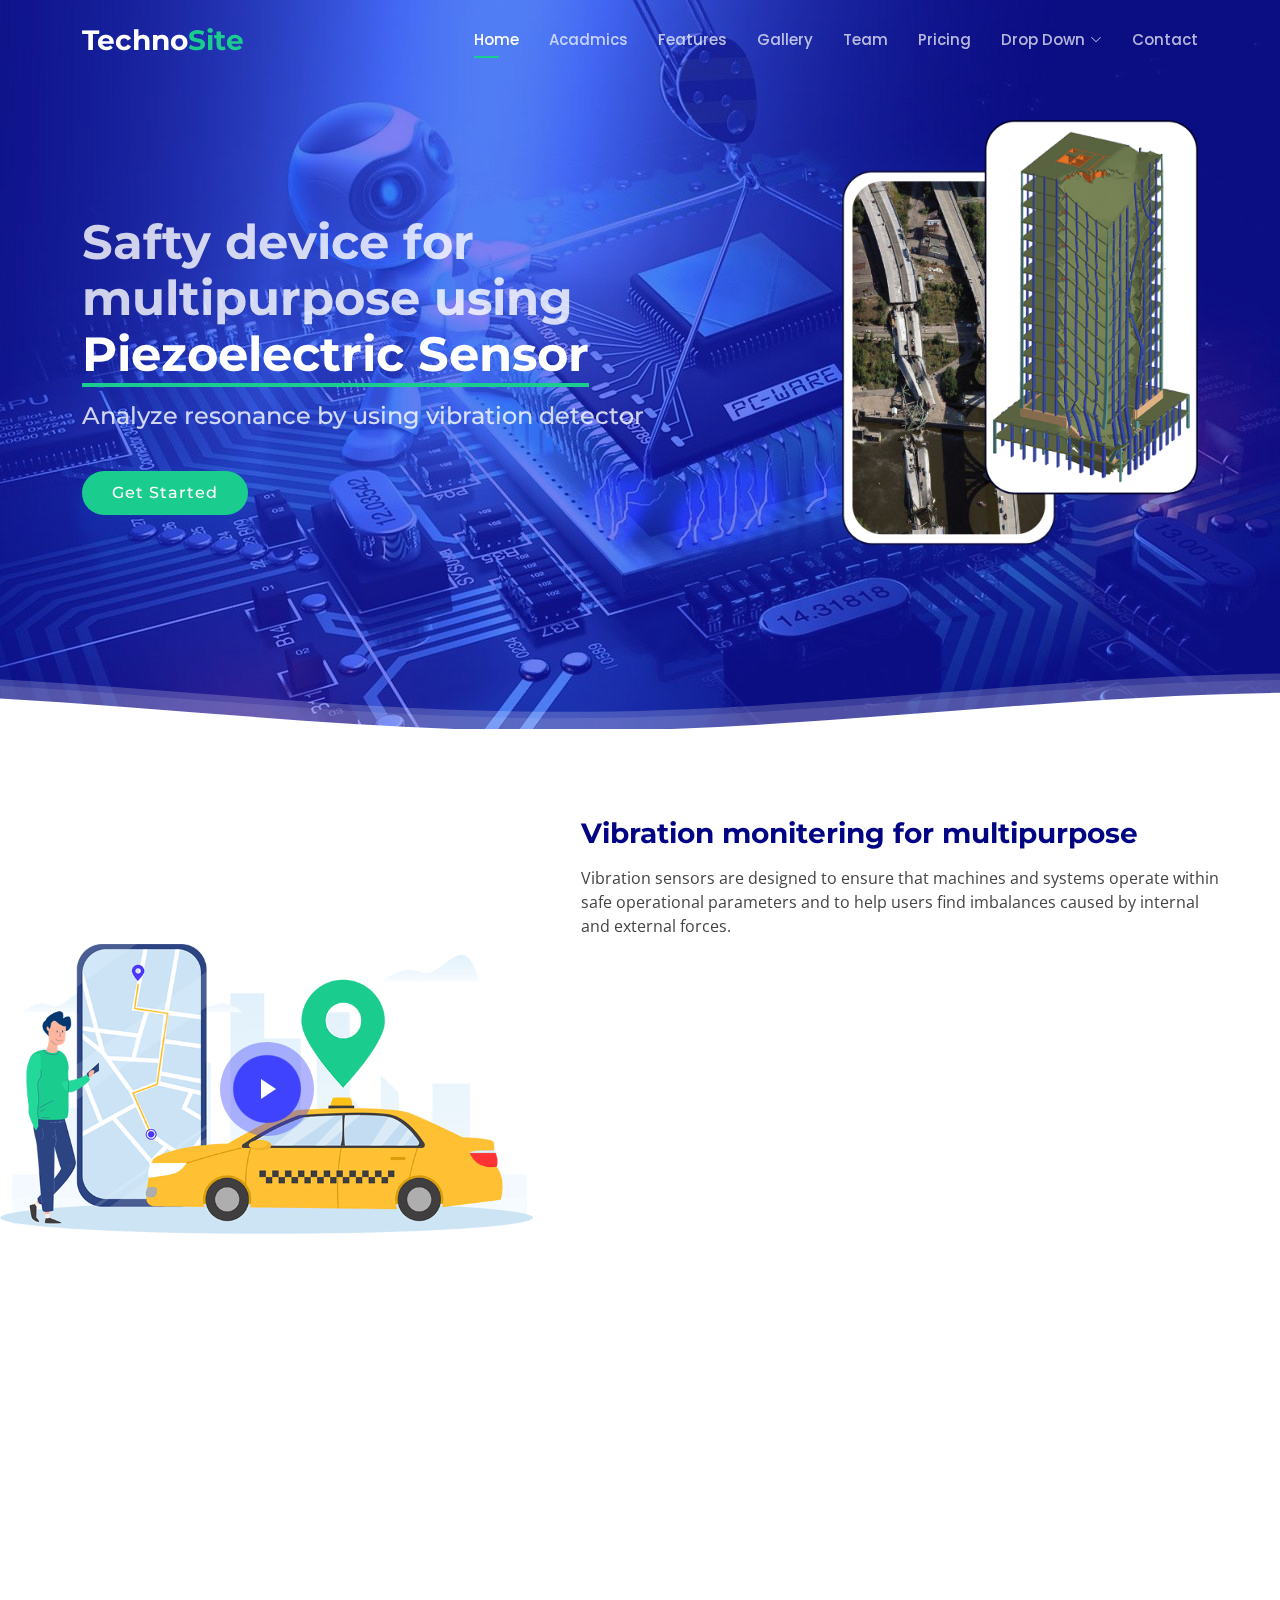
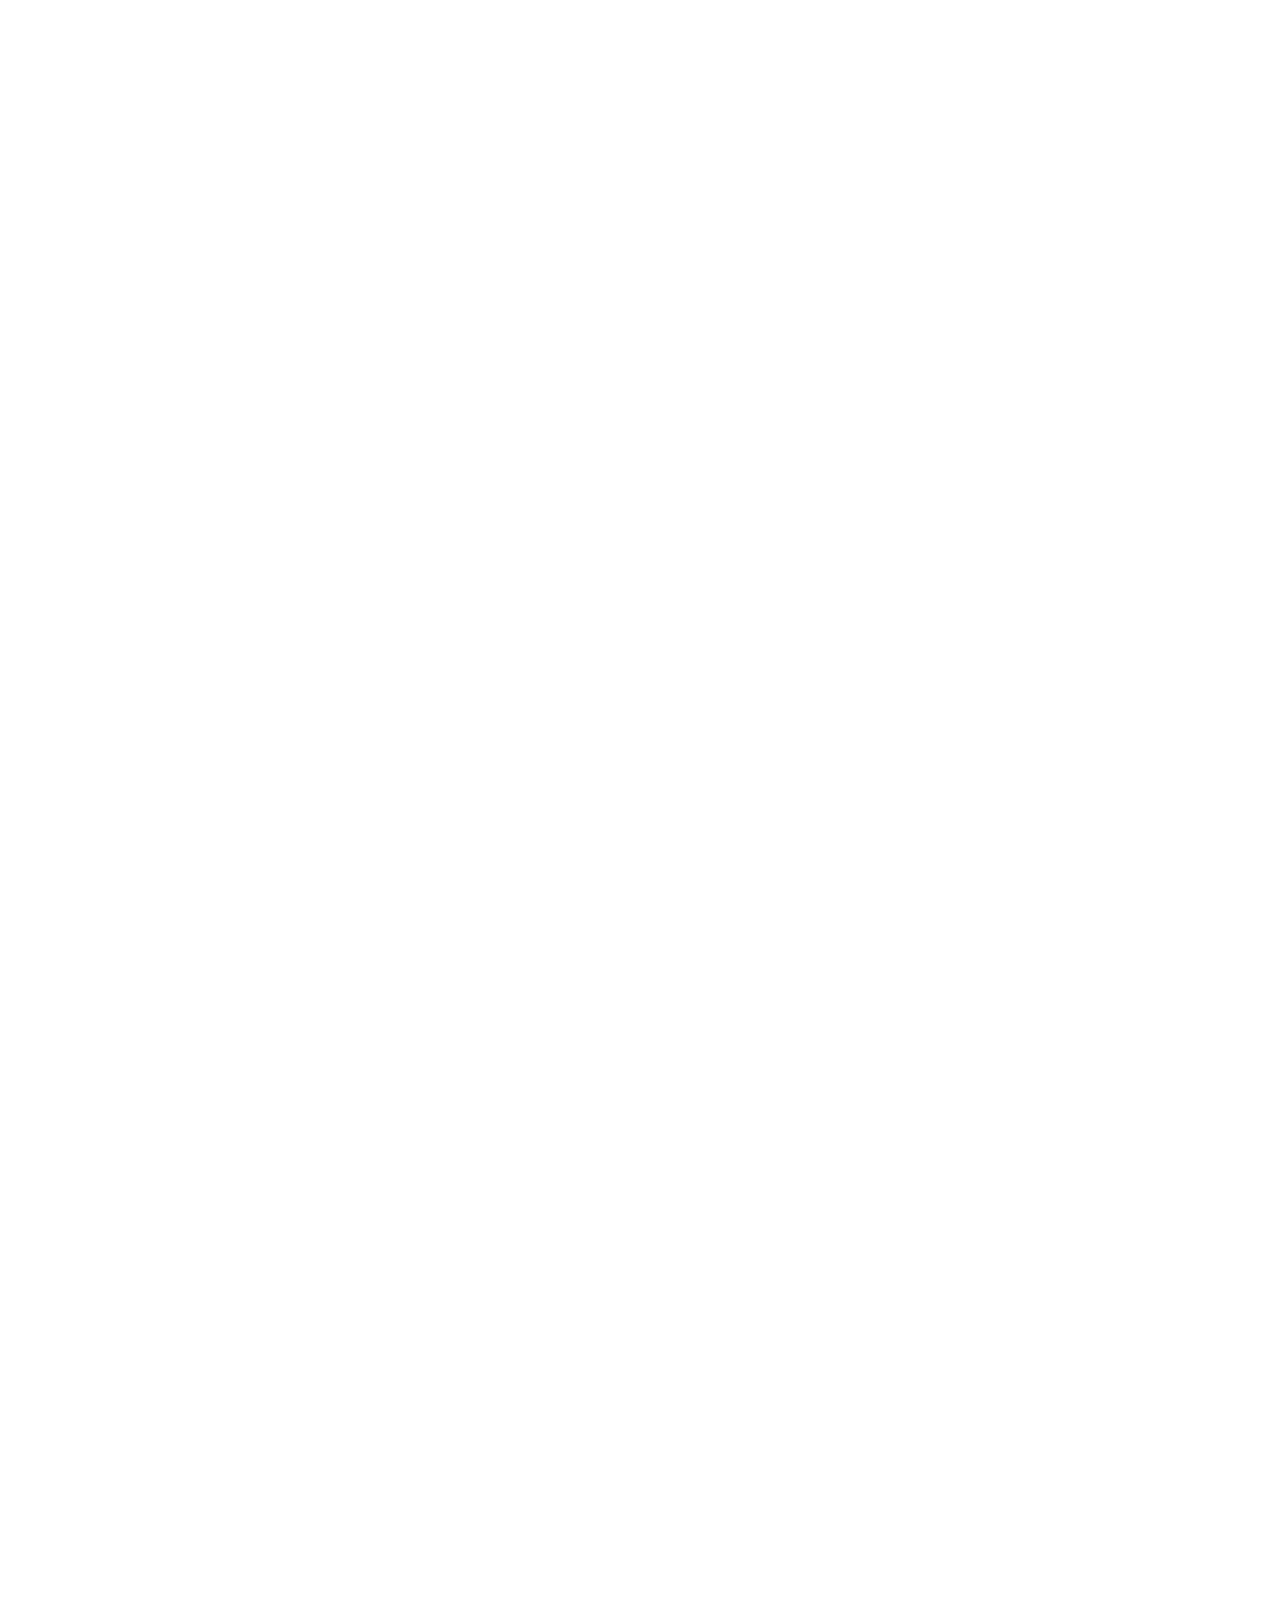
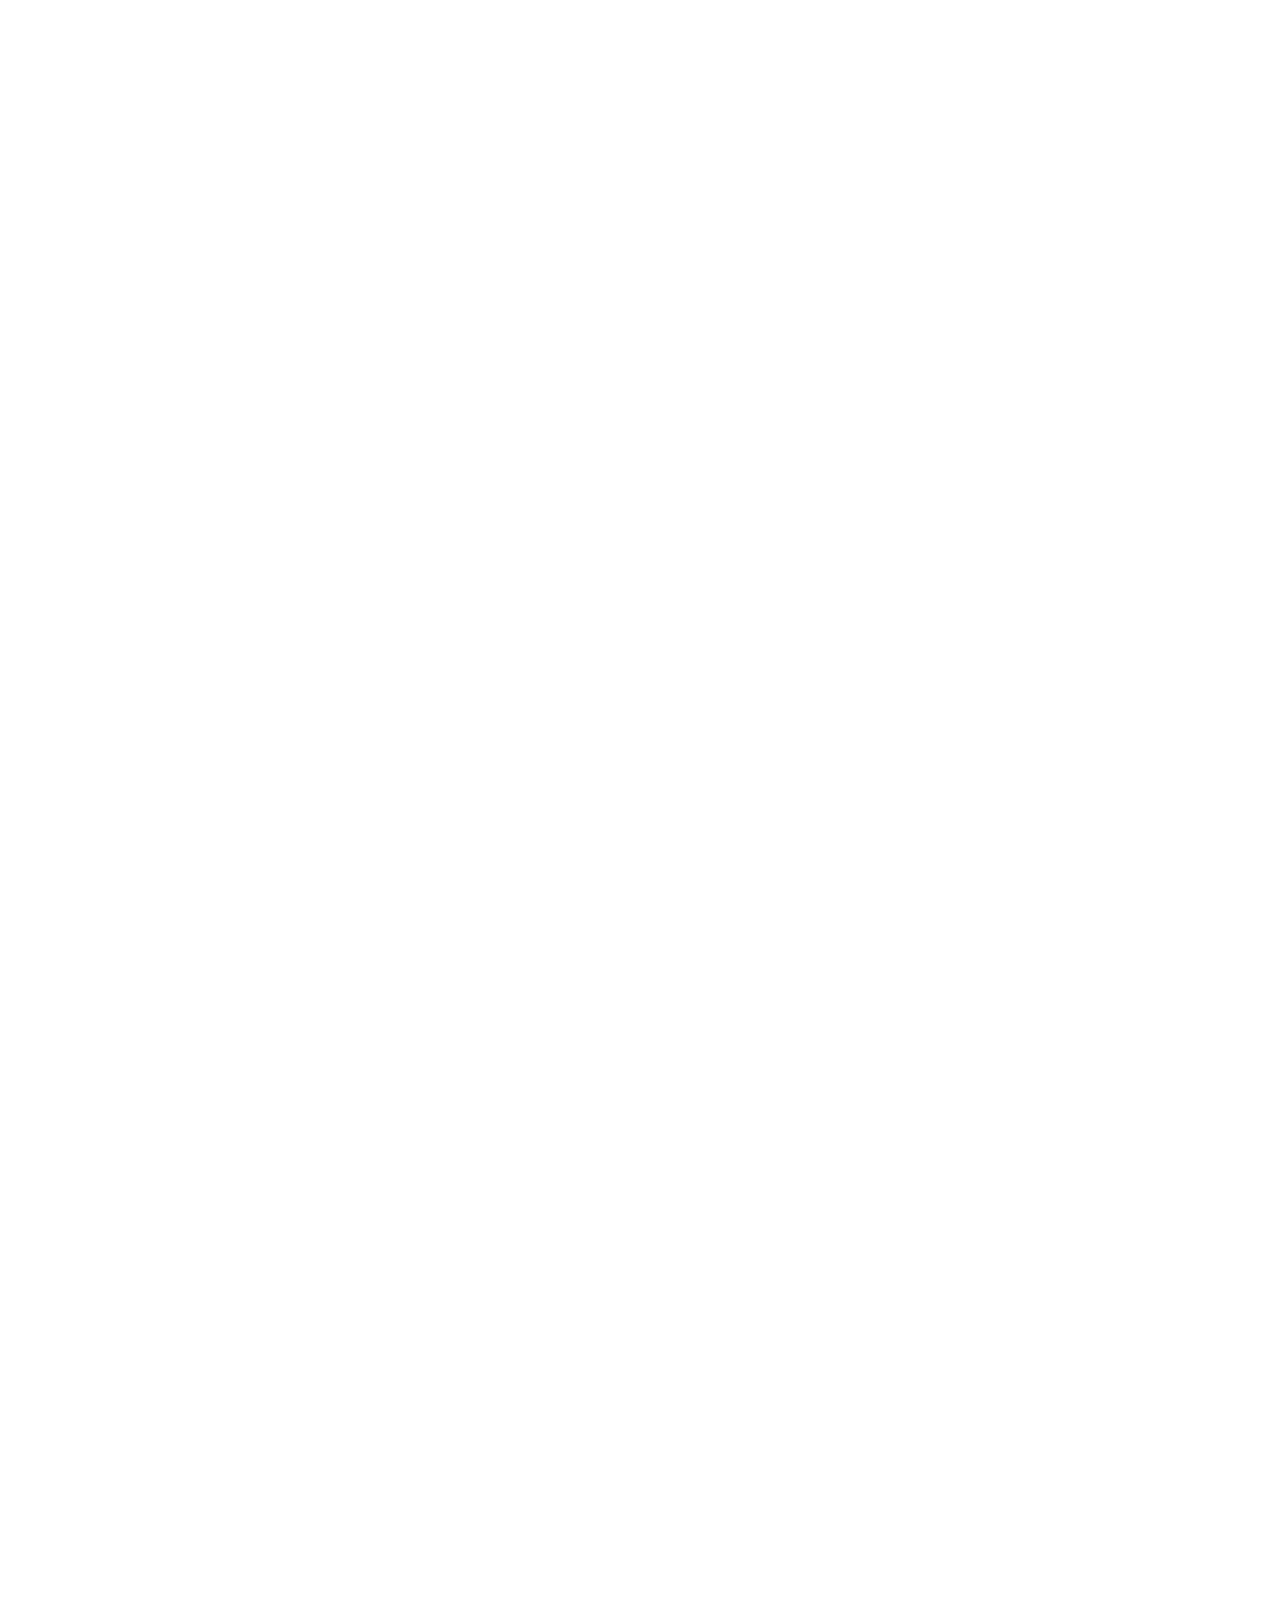
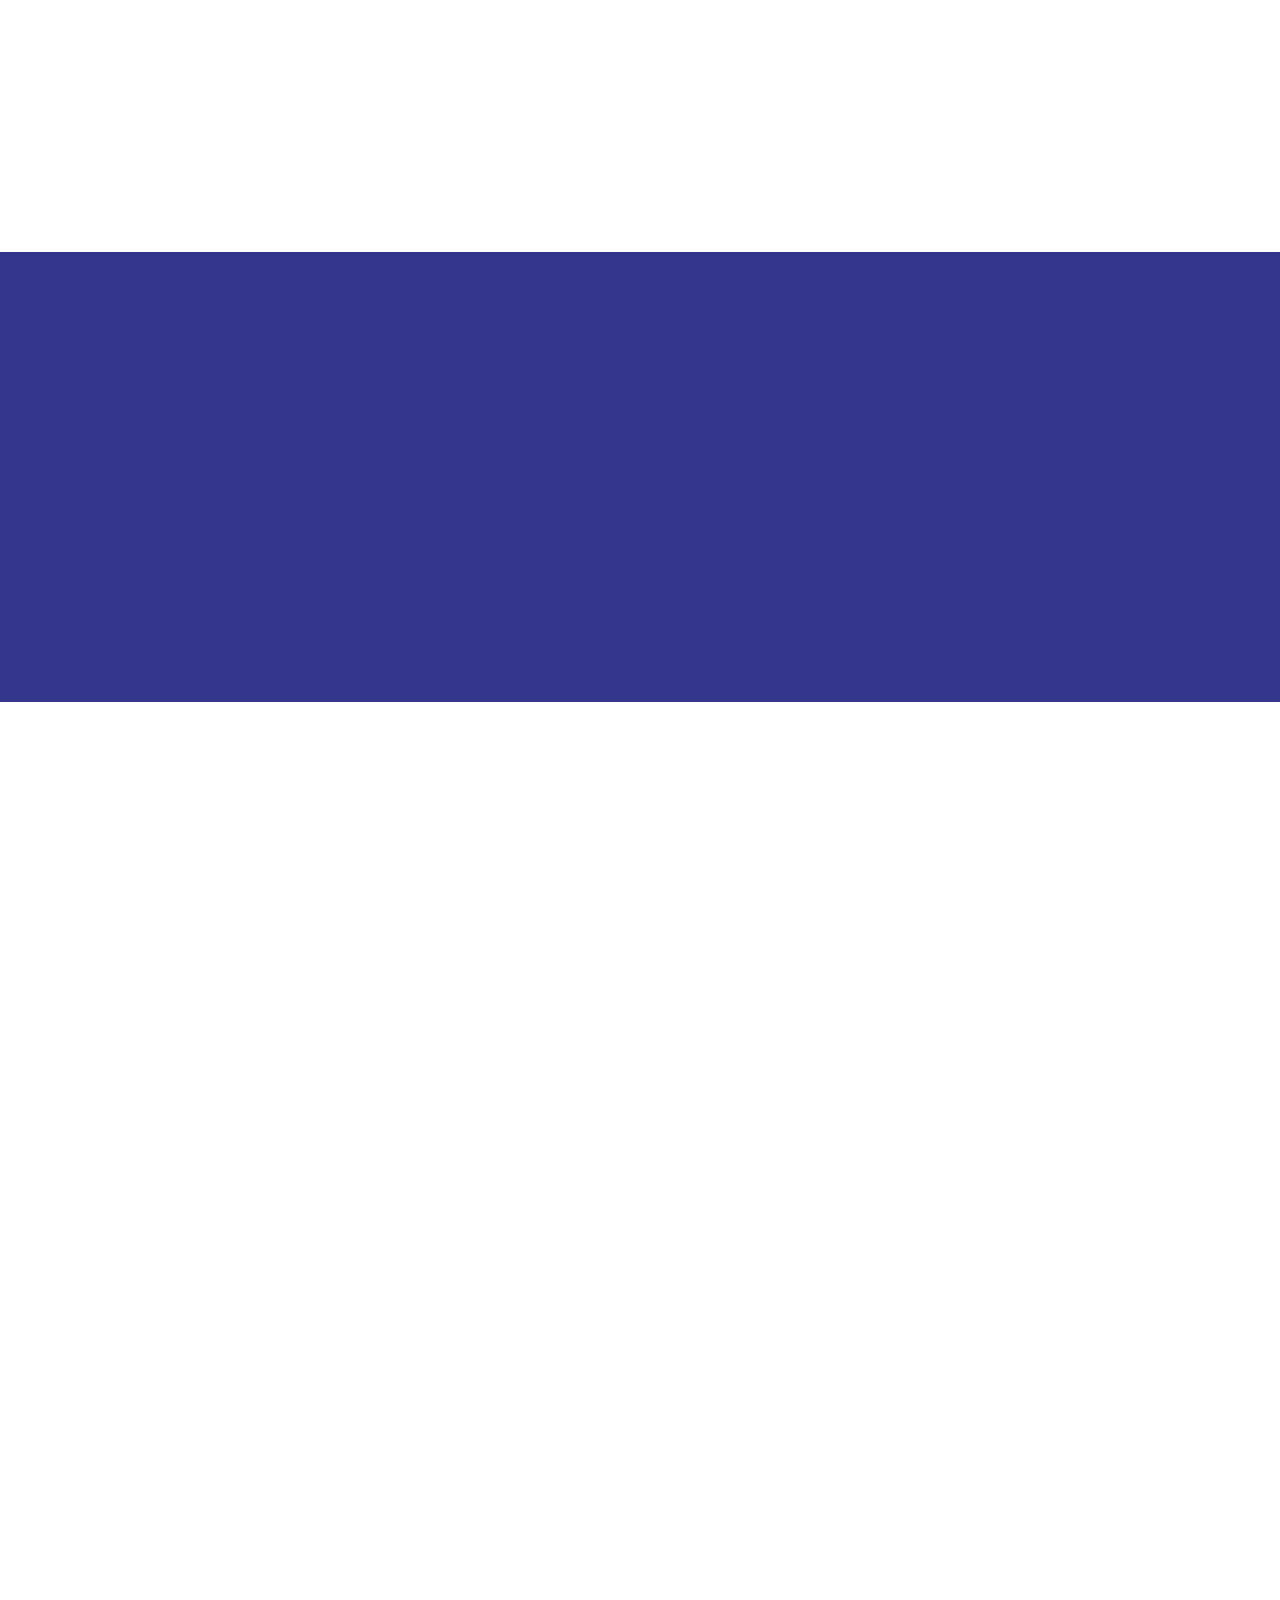
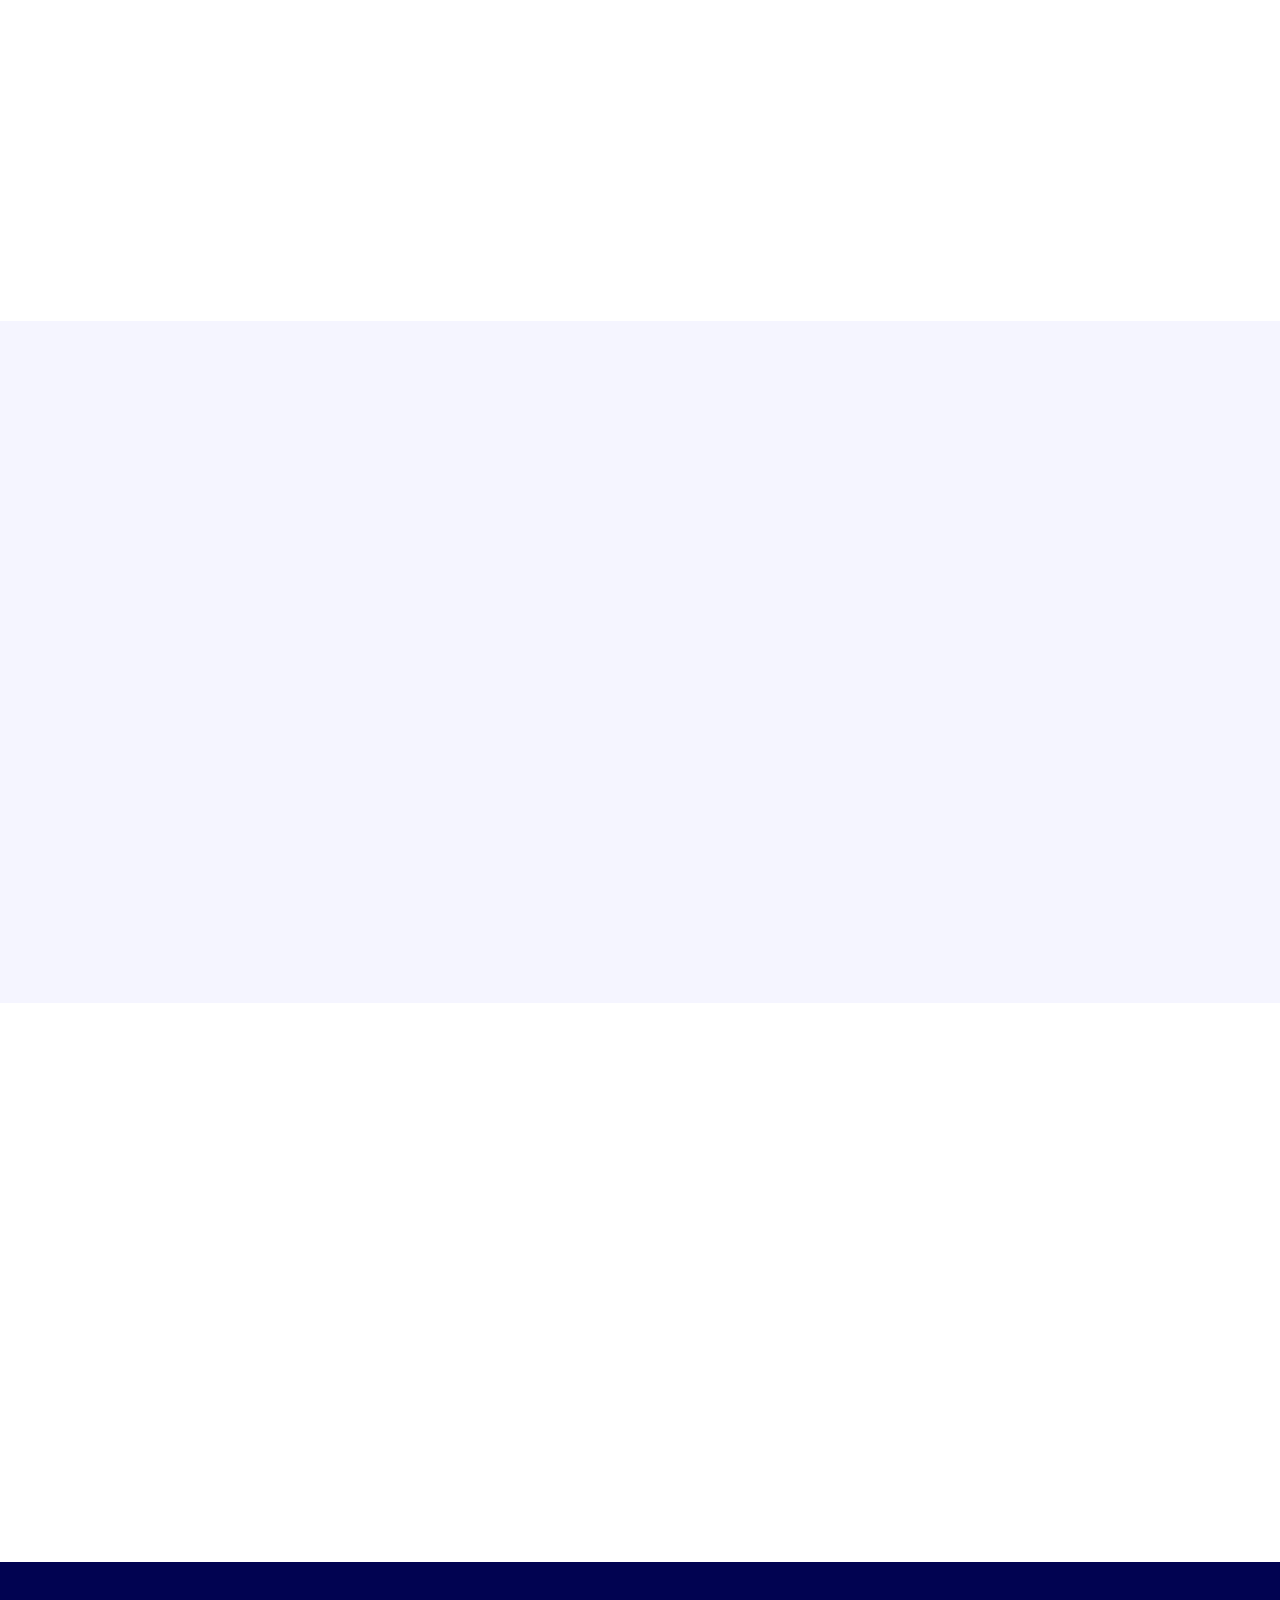
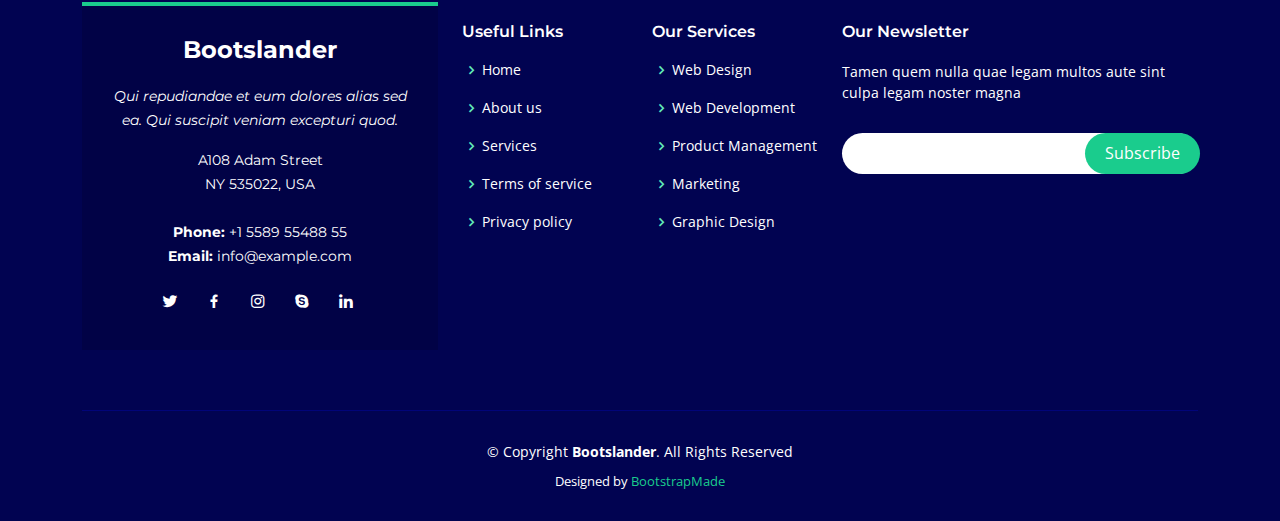
==== commit 420d62a9: "changing asset" ====
--- a/index.html
+++ b/index.html
@@ -5,12 +5,12 @@
     <meta charset="utf-8">
     <meta content="width=device-width, initial-scale=1.0" name="viewport">
 
-    <title>TechnoSite</title>
+    <title>MiniProject</title>
     <meta content="" name="description">
     <meta content="" name="keywords">
 
     <!-- Favicons -->
-    <!-- <link href="assets/img/favicon.png" rel="icon"> -->
+    <link href="assets/img/favicon.png" rel="icon">
     <link href="assets/img/apple-touch-icon.png" rel="apple-touch-icon">
 
     <!-- Google Fonts -->
@@ -50,11 +50,11 @@
 
             <nav id="navbar" class="navbar">
                 <ul>
-                    <li><a class="nav-link scrollto active" href="index.html">Project</a></li>
+                    <li><a class="nav-link scrollto active" href="#hero">Home</a></li>
                     <li><a class="nav-link scrollto" href="acadmics.html">Acadmics</a></li>
-                    <li><a class="nav-link scrollto" href="#">Components </a></li>
-                    <li><a class="nav-link scrollto" href="#">Archives</a></li>
-                    <!-- <li><a class="nav-link scrollto" href="#team">Team</a></li>
+                    <li><a class="nav-link scrollto" href="#features">Features</a></li>
+                    <li><a class="nav-link scrollto" href="#gallery">Gallery</a></li>
+                    <li><a class="nav-link scrollto" href="#team">Team</a></li>
                     <li><a class="nav-link scrollto" href="#pricing">Pricing</a></li>
                     <li class="dropdown"><a href="#"><span>Drop Down</span> <i class="bi bi-chevron-down"></i></a>
                         <ul>
@@ -73,7 +73,7 @@
                             <li><a href="#">Drop Down 4</a></li>
                         </ul>
                     </li>
-                    <li><a class="nav-link scrollto" href="#contact">Contact</a></li> -->
+                    <li><a class="nav-link scrollto" href="#contact">Contact</a></li>
                 </ul>
                 <i class="bi bi-list mobile-nav-toggle"></i>
             </nav>
@@ -88,7 +88,7 @@
 
         <div class="container">
             <div class="row justify-content-between">
-                <div class="col-lg-8 pt-5 pt-lg-0 order-2 order-lg-1 d-flex align-items-center">
+                <div class="col-lg-7 pt-5 pt-lg-0 order-2 order-lg-1 d-flex align-items-center">
                     <div data-aos="zoom-out">
 
                         <h1>Safty device for multipurpose using <span>Piezoelectric Sensor</span></h1>
@@ -98,9 +98,9 @@
                         </div>
                     </div>
                 </div>
-                <!-- <div class="col-lg-4 order-1 order-lg-2 hero-img" data-aos="zoom-out" data-aos-delay="300">
+                <div class="col-lg-4 order-1 order-lg-2 hero-img" data-aos="zoom-out" data-aos-delay="300">
                     <img src="assets/img/hero-img.png" class="img-fluid animated" alt="">
-                </div> -->
+                </div>
             </div>
         </div>
 
@@ -129,17 +129,17 @@
             <div class="container-fluid">
 
                 <div class="row">
-                    <!-- <div class="col-xl-5 col-lg-6 video-box d-flex justify-content-center align-items-stretch" data-aos="fade-right">
+                    <div class="col-xl-5 col-lg-6 video-box d-flex justify-content-center align-items-stretch" data-aos="fade-right">
                         <a href="https://www.youtube.com/watch?v=jDDaplaOz7Q" class="venobox play-btn mb-4" data-vbtype="video" data-autoplay="true"></a>
-                    </div> -->
-
-                    <div class="col-xl-10 col-lg-6 icon-boxes d-flex flex-column align-items-stretch justify-content-center py-5 px-lg-5" data-aos="fade-left">
+                    </div>
+
+                    <div class="col-xl-7 col-lg-6 icon-boxes d-flex flex-column align-items-stretch justify-content-center py-5 px-lg-5" data-aos="fade-left">
                         <h3>Vibration monitering for multipurpose</h3>
                         <p>Vibration sensors are designed to ensure that machines and systems operate within safe operational parameters and to help users find imbalances caused by internal and external forces.</p>
 
                         <div class="icon-box" data-aos="zoom-in" data-aos-delay="100">
                             <div class="icon"><i class="bx bx-fingerprint"></i></div>
-                            <h4 class="title"><a href="">Construction</a></h4>
+                            <h4 class="title"><a href="">Building blocks</a></h4>
                             <p class="description">Voluptatum deleniti atque corrupti quos dolores et quas molestias excepturi sint occaecati cupiditate non provident</p>
                         </div>
 
@@ -167,8 +167,8 @@
             <div class="container">
 
                 <div class="section-title" data-aos="fade-up">
-                    <h2>Report</h2>
-                    <p>Check The Report</p>
+                    <h2>Features</h2>
+                    <p>Check The Features</p>
                 </div>
 
                 <div class="row" data-aos="fade-left">
@@ -214,7 +214,7 @@
                             <h3><a href="">References</a></h3>
                         </div>
                     </div>
-                    <!-- <div class="col-lg-3 col-md-4 mt-4">
+                    <div class="col-lg-3 col-md-4 mt-4">
                         <div class="icon-box" data-aos="zoom-in" data-aos-delay="400">
                             <i class="ri-price-tag-2-line" style="color: #4233ff;"></i>
                             <h3><a href="">Pira Neve</a></h3>
@@ -243,7 +243,7 @@
                             <i class="ri-fingerprint-line" style="color: #29cc61;"></i>
                             <h3><a href="">Flavor Nivelanda</a></h3>
                         </div>
-                    </div> -->
+                    </div>
                 </div>
 
             </div>
@@ -251,7 +251,7 @@
         <!-- End Features Section -->
 
         <!-- ======= Counts Section ======= -->
-        <!-- <section id="counts" class="counts">
+        <section id="counts" class="counts">
             <div class="container">
 
                 <div class="row" data-aos="fade-up">
@@ -291,11 +291,11 @@
                 </div>
 
             </div>
-        </section> -->
+        </section>
         <!-- End Counts Section -->
 
         <!-- ======= Details Section ======= -->
-        <!-- <section id="details" class="details">
+        <section id="details" class="details">
             <div class="container">
 
                 <div class="row content">
@@ -303,7 +303,7 @@
                         <img src="assets/img/details-1.png" class="img-fluid" alt="">
                     </div>
                     <div class="col-md-8 pt-4" data-aos="fade-up">
-                        <h3>Construction</h3>
+                        <h3>Voluptatem dignissimos provident quasi corporis voluptates sit assumenda.</h3>
                         <p class="fst-italic">
                             Lorem ipsum dolor sit amet, consectetur adipiscing elit, sed do eiusmod tempor incididunt ut labore et dolore magna aliqua.
                         </p>
@@ -324,7 +324,7 @@
                         <img src="assets/img/details-2.png" class="img-fluid" alt="">
                     </div>
                     <div class="col-md-8 pt-5 order-2 order-md-1" data-aos="fade-up">
-                        <h3>Earthquake</h3>
+                        <h3>Corporis temporibus maiores provident</h3>
                         <p class="fst-italic">
                             Lorem ipsum dolor sit amet, consectetur adipiscing elit, sed do eiusmod tempor incididunt ut labore et dolore magna aliqua.
                         </p>
@@ -343,7 +343,7 @@
                         <img src="assets/img/details-3.png" class="img-fluid" alt="">
                     </div>
                     <div class="col-md-8 pt-5" data-aos="fade-up">
-                        <h3>Machine</h3>
+                        <h3>Sunt consequatur ad ut est nulla consectetur reiciendis animi voluptas</h3>
                         <p>Cupiditate placeat cupiditate placeat est ipsam culpa. Delectus quia minima quod. Sunt saepe odit aut quia voluptatem hic voluptas dolor doloremque.</p>
                         <ul>
                             <li><i class="bi bi-check"></i> Ullamco laboris nisi ut aliquip ex ea commodo consequat.</li>
@@ -381,11 +381,11 @@
                 </div>
 
             </div>
-        </section> -->
+        </section>
         <!-- End Details Section -->
 
         <!-- ======= Gallery Section ======= -->
-        <!-- <section id="gallery" class="gallery">
+        <section id="gallery" class="gallery">
             <div class="container">
 
                 <div class="section-title" data-aos="fade-up">
@@ -462,11 +462,11 @@
                 </div>
 
             </div>
-        </section> -->
+        </section>
         <!-- End Gallery Section -->
 
         <!-- ======= Testimonials Section ======= -->
-        <section id="testimonials" class="testimonials" style="display: none;">
+        <section id="testimonials" class="testimonials">
             <div class="container">
 
                 <div class="testimonials-slider swiper" data-aos="fade-up" data-aos-delay="100">
@@ -551,7 +551,7 @@
         <!-- End Testimonials Section -->
 
         <!-- ======= Team Section ======= -->
-        <!-- <section id="team" class="team">
+        <section id="team" class="team">
             <div class="container">
 
                 <div class="section-title" data-aos="fade-up">
@@ -628,11 +628,11 @@
                 </div>
 
             </div>
-        </section> -->
+        </section>
         <!-- End Team Section -->
 
         <!-- ======= Pricing Section ======= -->
-        <!-- <section id="pricing" class="pricing">
+        <section id="pricing" class="pricing">
             <div class="container">
 
                 <div class="section-title" data-aos="fade-up">
@@ -714,11 +714,11 @@
                 </div>
 
             </div>
-        </section> -->
+        </section>
         <!-- End Pricing Section -->
 
         <!-- ======= F.A.Q Section ======= -->
-        <!-- <section id="faq" class="faq section-bg">
+        <section id="faq" class="faq section-bg">
             <div class="container">
 
                 <div class="section-title" data-aos="fade-up">
@@ -779,7 +779,7 @@
                 </div>
 
             </div>
-        </section> -->
+        </section>
         <!-- End F.A.Q Section -->
 
         <!-- ======= Contact Section ======= -->
@@ -798,19 +798,19 @@
                             <div class="address">
                                 <i class="bi bi-geo-alt"></i>
                                 <h4>Location:</h4>
-                                <p>Walchand College of Engineering, Sangli.</p>
+                                <p>A108 Adam Street, New York, NY 535022</p>
                             </div>
 
                             <div class="email">
                                 <i class="bi bi-envelope"></i>
                                 <h4>Email:</h4>
-                                <p>contact@technosite.com</p>
+                                <p>info@example.com</p>
                             </div>
 
                             <div class="phone">
                                 <i class="bi bi-phone"></i>
                                 <h4>Call:</h4>
-                                <p>+91 9876543210</p>
+                                <p>+1 5589 55488 55s</p>
                             </div>
 
                         </div>
@@ -855,7 +855,7 @@
 
     <!-- ======= Footer ======= -->
     <footer id="footer">
-        <!-- <div class="footer-top">
+        <div class="footer-top">
             <div class="container">
                 <div class="row">
 
@@ -911,18 +911,18 @@
 
                 </div>
             </div>
-        </div> -->
+        </div>
 
         <div class="container">
             <div class="copyright">
-                &copy; Copyright <strong><span>TechnoSite</span></strong>. All Rights Reserved
+                &copy; Copyright <strong><span>Bootslander</span></strong>. All Rights Reserved
             </div>
             <div class="credits">
                 <!-- All the links in the footer should remain intact. -->
                 <!-- You can delete the links only if you purchased the pro version. -->
                 <!-- Licensing information: https://bootstrapmade.com/license/ -->
                 <!-- Purchase the pro version with working PHP/AJAX contact form: https://bootstrapmade.com/bootslander-free-bootstrap-landing-page-template/ -->
-                <!-- Designed by <a href="https://bootstrapmade.com/">BootstrapMade</a> -->
+                Designed by <a href="https://bootstrapmade.com/">BootstrapMade</a>
             </div>
         </div>
     </footer>
@@ -944,4 +944,4 @@
 
 </body>
 
-</html>
+</html>--- a/assets/css/style.css
+++ b/assets/css/style.css
@@ -343,6 +343,7 @@
     background: rgba(1, 3, 91, 0.9);
     transition: 0.3s;
     z-index: 999;
+    height: 40vh;
 }
 
 .navbar-mobile .mobile-nav-toggle {
@@ -357,7 +358,7 @@
     top: 55px;
     right: 15px;
     bottom: 15px;
-    left: 15px;
+    left: 180px;
     padding: 10px 0;
     border-radius: 8px;
     background-color: #fff;
@@ -436,7 +437,7 @@
 
 #hero:before {
     content: "";
-    background: rgba(2, 5, 161, 0.91);
+    background: rgba(20, 24, 235, 0.555);
     position: absolute;
     bottom: 0;
     top: 0;
@@ -950,7 +951,7 @@
 --------------------------------------------------------------*/
 
 .counts {
-    background: #f5f5ff;
+    background: transpernt;
     padding: 70px 0 60px;
 }
 
@@ -1743,4 +1744,8 @@
     #footer .footer-top .footer-info {
         margin: -20px 0 30px 0;
     }
+}
+
+#footer .footer-top .footer-info {
+    margin: -20px 0 30px 0;
 }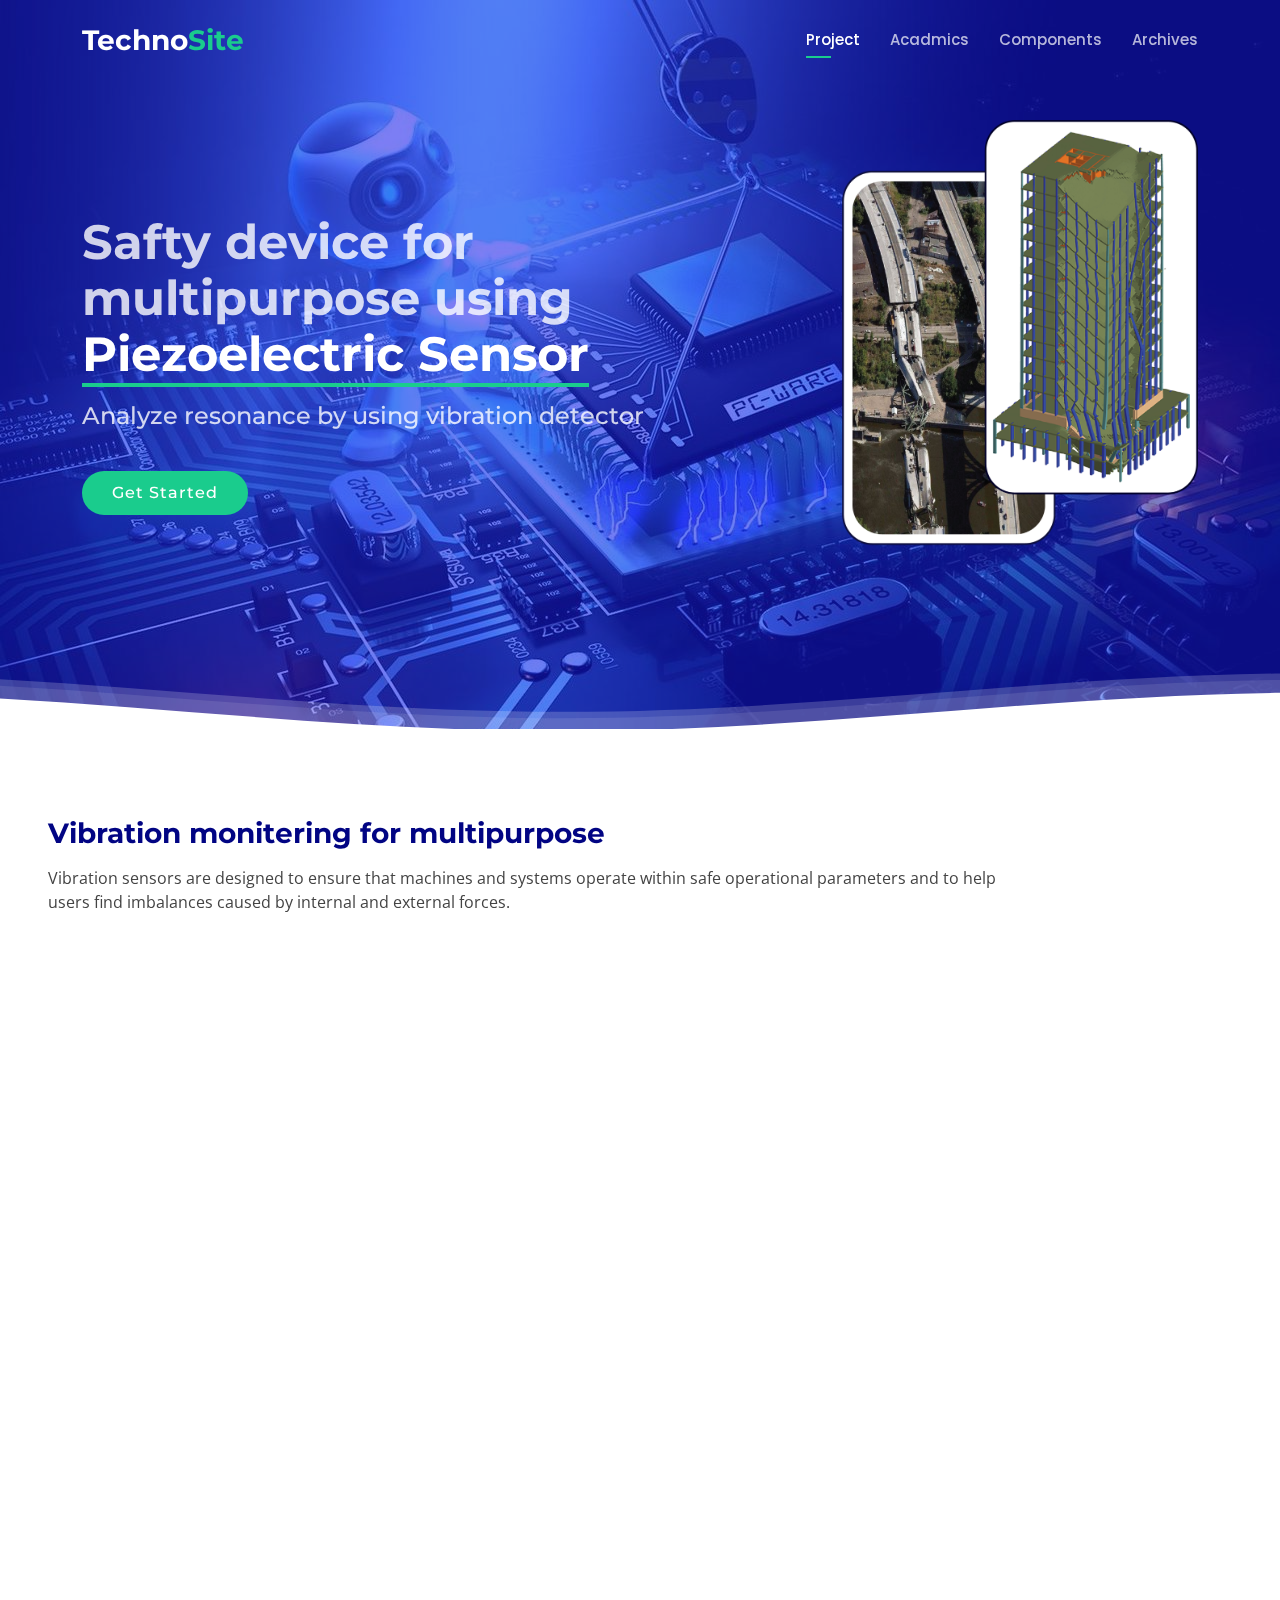
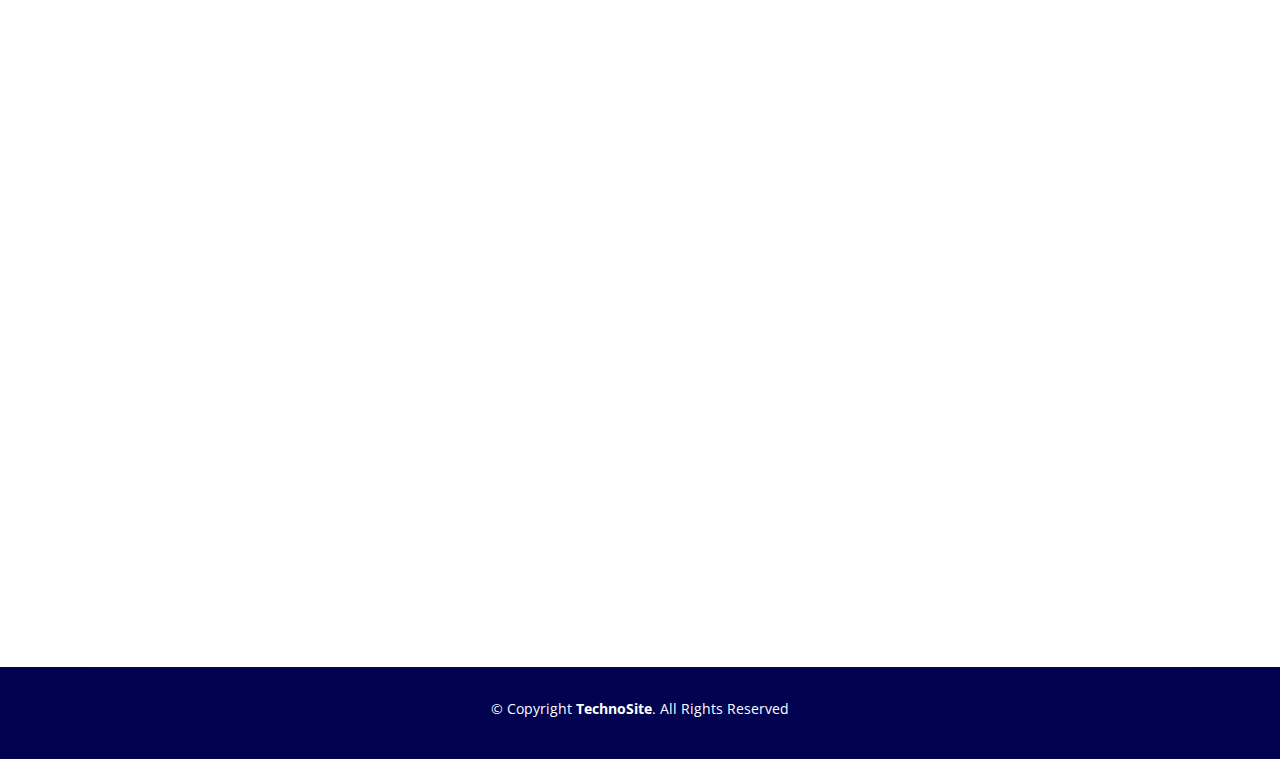
==== commit 0cce88d9: "Added the photo" ====
--- a/index.html
+++ b/index.html
@@ -5,12 +5,12 @@
     <meta charset="utf-8">
     <meta content="width=device-width, initial-scale=1.0" name="viewport">
 
-    <title>MiniProject</title>
+    <title>TechnoSite</title>
     <meta content="" name="description">
     <meta content="" name="keywords">
 
     <!-- Favicons -->
-    <link href="assets/img/favicon.png" rel="icon">
+    <!-- <link href="assets/img/favicon.png" rel="icon"> -->
     <link href="assets/img/apple-touch-icon.png" rel="apple-touch-icon">
 
     <!-- Google Fonts -->
@@ -50,11 +50,11 @@
 
             <nav id="navbar" class="navbar">
                 <ul>
-                    <li><a class="nav-link scrollto active" href="#hero">Home</a></li>
+                    <li><a class="nav-link scrollto active" href="index.html">Project</a></li>
                     <li><a class="nav-link scrollto" href="acadmics.html">Acadmics</a></li>
-                    <li><a class="nav-link scrollto" href="#features">Features</a></li>
-                    <li><a class="nav-link scrollto" href="#gallery">Gallery</a></li>
-                    <li><a class="nav-link scrollto" href="#team">Team</a></li>
+                    <li><a class="nav-link scrollto" href="#">Components </a></li>
+                    <li><a class="nav-link scrollto" href="#">Archives</a></li>
+                    <!-- <li><a class="nav-link scrollto" href="#team">Team</a></li>
                     <li><a class="nav-link scrollto" href="#pricing">Pricing</a></li>
                     <li class="dropdown"><a href="#"><span>Drop Down</span> <i class="bi bi-chevron-down"></i></a>
                         <ul>
@@ -73,7 +73,7 @@
                             <li><a href="#">Drop Down 4</a></li>
                         </ul>
                     </li>
-                    <li><a class="nav-link scrollto" href="#contact">Contact</a></li>
+                    <li><a class="nav-link scrollto" href="#contact">Contact</a></li> -->
                 </ul>
                 <i class="bi bi-list mobile-nav-toggle"></i>
             </nav>
@@ -88,7 +88,7 @@
 
         <div class="container">
             <div class="row justify-content-between">
-                <div class="col-lg-7 pt-5 pt-lg-0 order-2 order-lg-1 d-flex align-items-center">
+                <div class="col-lg-8 pt-5 pt-lg-0 order-2 order-lg-1 d-flex align-items-center">
                     <div data-aos="zoom-out">
 
                         <h1>Safty device for multipurpose using <span>Piezoelectric Sensor</span></h1>
@@ -98,9 +98,9 @@
                         </div>
                     </div>
                 </div>
-                <div class="col-lg-4 order-1 order-lg-2 hero-img" data-aos="zoom-out" data-aos-delay="300">
+                 <div class="col-lg-4 order-1 order-lg-2 hero-img" data-aos="zoom-out" data-aos-delay="300">
                     <img src="assets/img/hero-img.png" class="img-fluid animated" alt="">
-                </div>
+                </div> 
             </div>
         </div>
 
@@ -129,17 +129,17 @@
             <div class="container-fluid">
 
                 <div class="row">
-                    <div class="col-xl-5 col-lg-6 video-box d-flex justify-content-center align-items-stretch" data-aos="fade-right">
+                    <!-- <div class="col-xl-5 col-lg-6 video-box d-flex justify-content-center align-items-stretch" data-aos="fade-right">
                         <a href="https://www.youtube.com/watch?v=jDDaplaOz7Q" class="venobox play-btn mb-4" data-vbtype="video" data-autoplay="true"></a>
-                    </div>
-
-                    <div class="col-xl-7 col-lg-6 icon-boxes d-flex flex-column align-items-stretch justify-content-center py-5 px-lg-5" data-aos="fade-left">
+                    </div> -->
+
+                    <div class="col-xl-10 col-lg-6 icon-boxes d-flex flex-column align-items-stretch justify-content-center py-5 px-lg-5" data-aos="fade-left">
                         <h3>Vibration monitering for multipurpose</h3>
                         <p>Vibration sensors are designed to ensure that machines and systems operate within safe operational parameters and to help users find imbalances caused by internal and external forces.</p>
 
                         <div class="icon-box" data-aos="zoom-in" data-aos-delay="100">
                             <div class="icon"><i class="bx bx-fingerprint"></i></div>
-                            <h4 class="title"><a href="">Building blocks</a></h4>
+                            <h4 class="title"><a href="">Construction</a></h4>
                             <p class="description">Voluptatum deleniti atque corrupti quos dolores et quas molestias excepturi sint occaecati cupiditate non provident</p>
                         </div>
 
@@ -167,8 +167,8 @@
             <div class="container">
 
                 <div class="section-title" data-aos="fade-up">
-                    <h2>Features</h2>
-                    <p>Check The Features</p>
+                    <h2>Report</h2>
+                    <p>Check The Report</p>
                 </div>
 
                 <div class="row" data-aos="fade-left">
@@ -214,7 +214,7 @@
                             <h3><a href="">References</a></h3>
                         </div>
                     </div>
-                    <div class="col-lg-3 col-md-4 mt-4">
+                    <!-- <div class="col-lg-3 col-md-4 mt-4">
                         <div class="icon-box" data-aos="zoom-in" data-aos-delay="400">
                             <i class="ri-price-tag-2-line" style="color: #4233ff;"></i>
                             <h3><a href="">Pira Neve</a></h3>
@@ -243,7 +243,7 @@
                             <i class="ri-fingerprint-line" style="color: #29cc61;"></i>
                             <h3><a href="">Flavor Nivelanda</a></h3>
                         </div>
-                    </div>
+                    </div> -->
                 </div>
 
             </div>
@@ -251,7 +251,7 @@
         <!-- End Features Section -->
 
         <!-- ======= Counts Section ======= -->
-        <section id="counts" class="counts">
+        <!-- <section id="counts" class="counts">
             <div class="container">
 
                 <div class="row" data-aos="fade-up">
@@ -291,11 +291,11 @@
                 </div>
 
             </div>
-        </section>
+        </section> -->
         <!-- End Counts Section -->
 
         <!-- ======= Details Section ======= -->
-        <section id="details" class="details">
+        <!-- <section id="details" class="details">
             <div class="container">
 
                 <div class="row content">
@@ -303,7 +303,7 @@
                         <img src="assets/img/details-1.png" class="img-fluid" alt="">
                     </div>
                     <div class="col-md-8 pt-4" data-aos="fade-up">
-                        <h3>Voluptatem dignissimos provident quasi corporis voluptates sit assumenda.</h3>
+                        <h3>Construction</h3>
                         <p class="fst-italic">
                             Lorem ipsum dolor sit amet, consectetur adipiscing elit, sed do eiusmod tempor incididunt ut labore et dolore magna aliqua.
                         </p>
@@ -324,7 +324,7 @@
                         <img src="assets/img/details-2.png" class="img-fluid" alt="">
                     </div>
                     <div class="col-md-8 pt-5 order-2 order-md-1" data-aos="fade-up">
-                        <h3>Corporis temporibus maiores provident</h3>
+                        <h3>Earthquake</h3>
                         <p class="fst-italic">
                             Lorem ipsum dolor sit amet, consectetur adipiscing elit, sed do eiusmod tempor incididunt ut labore et dolore magna aliqua.
                         </p>
@@ -343,7 +343,7 @@
                         <img src="assets/img/details-3.png" class="img-fluid" alt="">
                     </div>
                     <div class="col-md-8 pt-5" data-aos="fade-up">
-                        <h3>Sunt consequatur ad ut est nulla consectetur reiciendis animi voluptas</h3>
+                        <h3>Machine</h3>
                         <p>Cupiditate placeat cupiditate placeat est ipsam culpa. Delectus quia minima quod. Sunt saepe odit aut quia voluptatem hic voluptas dolor doloremque.</p>
                         <ul>
                             <li><i class="bi bi-check"></i> Ullamco laboris nisi ut aliquip ex ea commodo consequat.</li>
@@ -381,11 +381,11 @@
                 </div>
 
             </div>
-        </section>
+        </section> -->
         <!-- End Details Section -->
 
         <!-- ======= Gallery Section ======= -->
-        <section id="gallery" class="gallery">
+        <!-- <section id="gallery" class="gallery">
             <div class="container">
 
                 <div class="section-title" data-aos="fade-up">
@@ -462,11 +462,11 @@
                 </div>
 
             </div>
-        </section>
+        </section> -->
         <!-- End Gallery Section -->
 
         <!-- ======= Testimonials Section ======= -->
-        <section id="testimonials" class="testimonials">
+        <section id="testimonials" class="testimonials" style="display: none;">
             <div class="container">
 
                 <div class="testimonials-slider swiper" data-aos="fade-up" data-aos-delay="100">
@@ -551,7 +551,7 @@
         <!-- End Testimonials Section -->
 
         <!-- ======= Team Section ======= -->
-        <section id="team" class="team">
+        <!-- <section id="team" class="team">
             <div class="container">
 
                 <div class="section-title" data-aos="fade-up">
@@ -628,11 +628,11 @@
                 </div>
 
             </div>
-        </section>
+        </section> -->
         <!-- End Team Section -->
 
         <!-- ======= Pricing Section ======= -->
-        <section id="pricing" class="pricing">
+        <!-- <section id="pricing" class="pricing">
             <div class="container">
 
                 <div class="section-title" data-aos="fade-up">
@@ -714,11 +714,11 @@
                 </div>
 
             </div>
-        </section>
+        </section> -->
         <!-- End Pricing Section -->
 
         <!-- ======= F.A.Q Section ======= -->
-        <section id="faq" class="faq section-bg">
+        <!-- <section id="faq" class="faq section-bg">
             <div class="container">
 
                 <div class="section-title" data-aos="fade-up">
@@ -779,7 +779,7 @@
                 </div>
 
             </div>
-        </section>
+        </section> -->
         <!-- End F.A.Q Section -->
 
         <!-- ======= Contact Section ======= -->
@@ -798,19 +798,19 @@
                             <div class="address">
                                 <i class="bi bi-geo-alt"></i>
                                 <h4>Location:</h4>
-                                <p>A108 Adam Street, New York, NY 535022</p>
+                                <p>Walchand College of Engineering, Sangli.</p>
                             </div>
 
                             <div class="email">
                                 <i class="bi bi-envelope"></i>
                                 <h4>Email:</h4>
-                                <p>info@example.com</p>
+                                <p>contact@technosite.com</p>
                             </div>
 
                             <div class="phone">
                                 <i class="bi bi-phone"></i>
                                 <h4>Call:</h4>
-                                <p>+1 5589 55488 55s</p>
+                                <p>+91 9876543210</p>
                             </div>
 
                         </div>
@@ -855,7 +855,7 @@
 
     <!-- ======= Footer ======= -->
     <footer id="footer">
-        <div class="footer-top">
+        <!-- <div class="footer-top">
             <div class="container">
                 <div class="row">
 
@@ -911,18 +911,18 @@
 
                 </div>
             </div>
-        </div>
+        </div> -->
 
         <div class="container">
             <div class="copyright">
-                &copy; Copyright <strong><span>Bootslander</span></strong>. All Rights Reserved
+                &copy; Copyright <strong><span>TechnoSite</span></strong>. All Rights Reserved
             </div>
             <div class="credits">
                 <!-- All the links in the footer should remain intact. -->
                 <!-- You can delete the links only if you purchased the pro version. -->
                 <!-- Licensing information: https://bootstrapmade.com/license/ -->
                 <!-- Purchase the pro version with working PHP/AJAX contact form: https://bootstrapmade.com/bootslander-free-bootstrap-landing-page-template/ -->
-                Designed by <a href="https://bootstrapmade.com/">BootstrapMade</a>
+                <!-- Designed by <a href="https://bootstrapmade.com/">BootstrapMade</a> -->
             </div>
         </div>
     </footer>
@@ -944,4 +944,4 @@
 
 </body>
 
-</html>+</html>
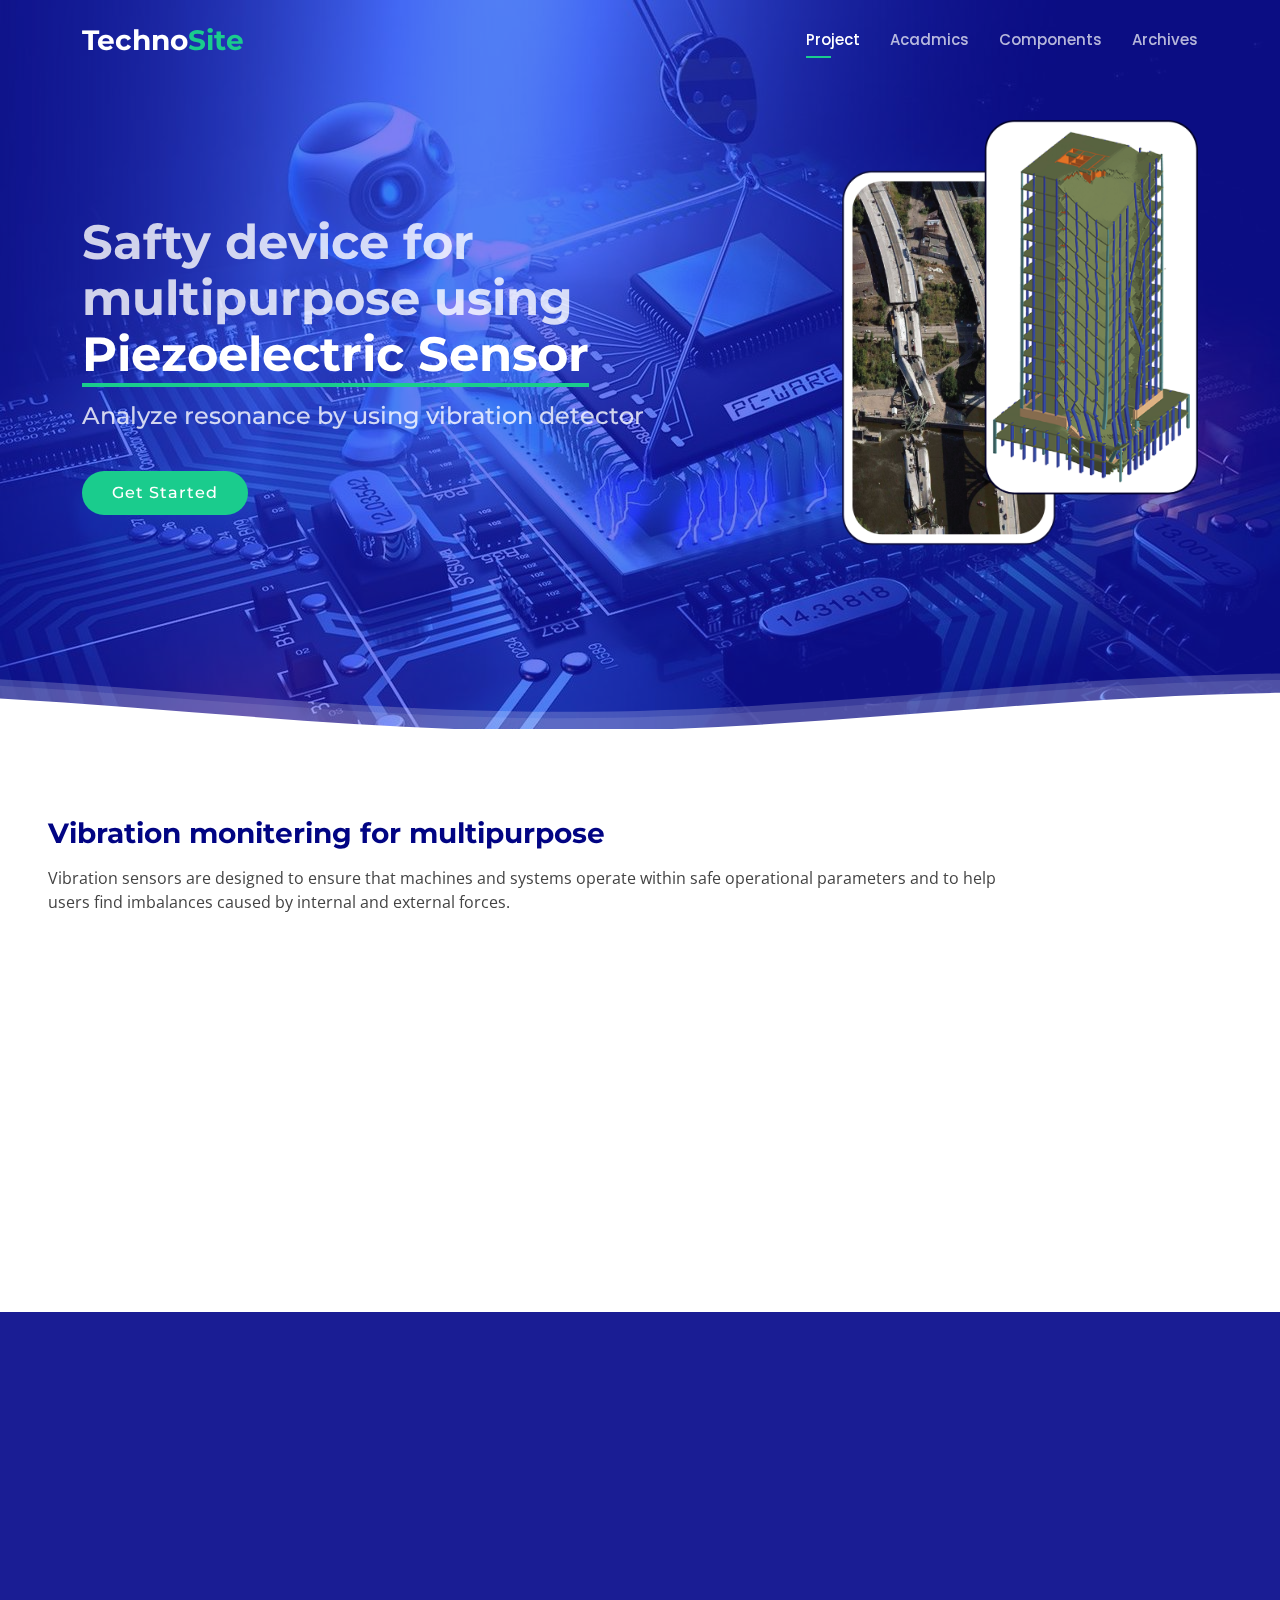
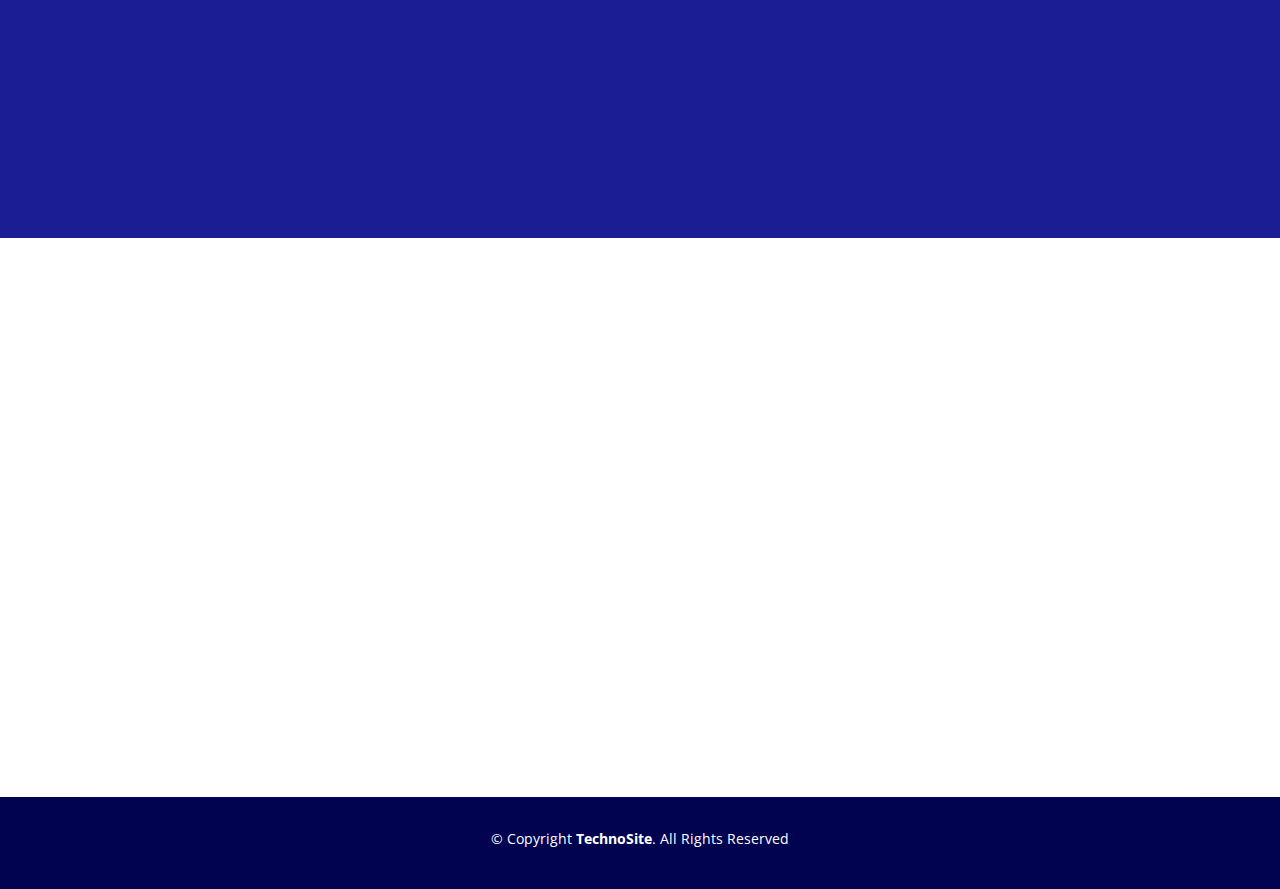
==== commit 6beaf785: "report update" ====
--- a/index.html
+++ b/index.html
@@ -161,93 +161,71 @@
             </div>
         </section>
         <!-- End About Section -->
-
-        <!-- ======= Features Section ======= -->
-        <section id="features" class="features">
+        <section id="faq" class="faq section-bg" style=" background: rgba(1, 4, 136, 0.9); padding-top: 120px;">
             <div class="container">
-
+    
                 <div class="section-title" data-aos="fade-up">
                     <h2>Report</h2>
-                    <p>Check The Report</p>
-                </div>
-
-                <div class="row" data-aos="fade-left">
-                    <div class="col-lg-3 col-md-4">
-                        <div class="icon-box" data-aos="zoom-in" data-aos-delay="50">
-                            <i class="ri-store-line" style="color: #ffbb2c;"></i>
-                            <h3><a href="">Introduction</a></h3>
-                        </div>
-                    </div>
-                    <div class="col-lg-3 col-md-4 mt-4 mt-md-0">
-                        <div class="icon-box" data-aos="zoom-in" data-aos-delay="100">
-                            <i class="ri-bar-chart-box-line" style="color: #5578ff;"></i>
-                            <h3><a href="">Literature Survey</a></h3>
-                        </div>
-                    </div>
-                    <div class="col-lg-3 col-md-4 mt-4 mt-md-0">
-                        <div class="icon-box" data-aos="zoom-in" data-aos-delay="150">
-                            <i class="ri-calendar-todo-line" style="color: #e80368;"></i>
-                            <h3><a href="">Proposed Work</a></h3>
-                        </div>
-                    </div>
-                    <div class="col-lg-3 col-md-4 mt-4 mt-lg-0">
-                        <div class="icon-box" data-aos="zoom-in" data-aos-delay="200">
-                            <i class="ri-paint-brush-line" style="color: #e361ff;"></i>
-                            <h3><a href="">Objectives</a></h3>
-                        </div>
-                    </div>
-                    <div class="col-lg-3 col-md-4 mt-4">
-                        <div class="icon-box" data-aos="zoom-in" data-aos-delay="250">
-                            <i class="ri-database-2-line" style="color: #47aeff;"></i>
-                            <h3><a href="">Methodology</a></h3>
-                        </div>
-                    </div>
-                    <div class="col-lg-3 col-md-4 mt-4">
-                        <div class="icon-box" data-aos="zoom-in" data-aos-delay="300">
-                            <i class="ri-gradienter-line" style="color: #ffa76e;"></i>
-                            <h3><a href="">Expected Outcomes</a></h3>
-                        </div>
-                    </div>
-                    <div class="col-lg-3 col-md-4 mt-4">
-                        <div class="icon-box" data-aos="zoom-in" data-aos-delay="350">
-                            <i class="ri-file-list-3-line" style="color: #11dbcf;"></i>
-                            <h3><a href="">References</a></h3>
-                        </div>
-                    </div>
-                    <!-- <div class="col-lg-3 col-md-4 mt-4">
-                        <div class="icon-box" data-aos="zoom-in" data-aos-delay="400">
-                            <i class="ri-price-tag-2-line" style="color: #4233ff;"></i>
-                            <h3><a href="">Pira Neve</a></h3>
-                        </div>
-                    </div>
-                    <div class="col-lg-3 col-md-4 mt-4">
-                        <div class="icon-box" data-aos="zoom-in" data-aos-delay="450">
-                            <i class="ri-anchor-line" style="color: #b2904f;"></i>
-                            <h3><a href="">Dirada Pack</a></h3>
-                        </div>
-                    </div>
-                    <div class="col-lg-3 col-md-4 mt-4">
-                        <div class="icon-box" data-aos="zoom-in" data-aos-delay="500">
-                            <i class="ri-disc-line" style="color: #b20969;"></i>
-                            <h3><a href="">Moton Ideal</a></h3>
-                        </div>
-                    </div>
-                    <div class="col-lg-3 col-md-4 mt-4">
-                        <div class="icon-box" data-aos="zoom-in" data-aos-delay="550">
-                            <i class="ri-base-station-line" style="color: #ff5828;"></i>
-                            <h3><a href="">Verdo Park</a></h3>
-                        </div>
-                    </div>
-                    <div class="col-lg-3 col-md-4 mt-4">
-                        <div class="icon-box" data-aos="zoom-in" data-aos-delay="600">
-                            <i class="ri-fingerprint-line" style="color: #29cc61;"></i>
-                            <h3><a href="">Flavor Nivelanda</a></h3>
-                        </div>
-                    </div> -->
-                </div>
-
+                    <p style="color: aliceblue;">Check The Report</p>
+                </div>
+    
+                <div class="faq-list">
+                    <ul>
+                        <li data-aos="fade-up" data-aos-delay="10">
+                            <i class="bx bx-help-circle icon-help"></i> <a data-bs-toggle="collapse" class="collapsed" data-bs-target="#faq-list-1">Introduction<i class="bx bx-chevron-down icon-show"></i><i class="bx bx-chevron-up icon-close"></i></a>
+                            <div id="faq-list-1" class="collapse" data-bs-parent=".faq-list">
+                                <section id="pricing" class="pricing">
+                                    <div class="container">
+    
+                                        <p>&nbsp;&nbsp;&nbsp;&nbsp;Asking if there is there such a thing as good and bad acceleration in manufacturing may seem like an odd question, but it is justified. Shaking may be good for a cocktail, but it isn’t so good in a system or machine. The task is therefore to ascertain whether acceleration caused by oscillations and vibrations still can be tolerated or whether it is already so high that the application is being damaged and has to be stopped.
+                             
+                                            "Prevention is better than cure" is one of the effective measures to prevent any crisis. The Vibration sensors are designed to ensure that machines and systems operate within safe operational parameters and to help users find imbalances caused by internal and external forces.
+                                 The system is designed in such a way that first it will detect the vibraton and its frequency range using the piezoelectric sensor. This project consists of a piezoelectric sensor that will capture the vibration inside the object and detect frequency as well as voltage applied on it. This project can be used in the building blocks, earthquake detection, machines, bridge and many other purpose where the resonance analyse  to be done.
+           </p>
+    
+                                    </div>
+                                </section>
+                                <!-- End Pricing Section -->
+    
+                            </div>
+                        </li>
+                        <li data-aos="fade-up" data-aos-delay="10">
+                            <i class="bx bx-help-circle icon-help"></i> <a data-bs-toggle="collapse" class="collapsed" data-bs-target="#faq-list-2">
+                                Literature Survey<i class="bx bx-chevron-down icon-show"></i><i class="bx bx-chevron-up icon-close"></i></a>
+                            <div id="faq-list-2" class="collapse" data-bs-parent=".faq-list">
+                                <section id="pricing" class="pricing">
+                                    <div class="container">
+    
+                                        <p>&nbsp;&nbsp;&nbsp;&nbsp;&nbsp;The followed part, we briefly present the existing related works on classification and  resonance analyse of bridge, building blocks, machines, etc.
+                                            Vibration monitoring is becoming increasingly important in machines and systems and it requires corresponding safety components to register vibrations, oscillations, inclination angles, and rotational angles safely. Vibration sensors with a can open safety interface and switching relay are designed to measure dynamic acceleration with a frequency range from 0.1 to 60 Hz. Band filters can be used to subdivide the frequency range into sub-areas so that, for instance, low frequencies of less than 5 Hz can be analyzed more precisely and higher frequencies do not act as a disturbance, and vice versa.
+                                           
+                                           All buildings have a natural period, or resonance, which is the number of seconds it takes for the building to naturally vibrate back and forth. The ground also has a specific resonant frequency. Hard bedrock has higher frequencies softer sediments.  If the period of ground motion matches the natural resonance of a building, it will undergo the largest oscillations possible and suffer the greatest damage. 
+                                           </p>
+                                </section>
+                                <!-- End Pricing Section -->
+    
+                            </div>
+                        </li>
+                        <li data-aos="fade-up" data-aos-delay="10">
+                            <i class="bx bx-help-circle icon-help"></i> <a data-bs-toggle="collapse" class="collapsed" data-bs-target="#faq-list-4">Proposed Work<i class="bx bx-chevron-down icon-show"></i><i class="bx bx-chevron-up icon-close"></i></a>
+                            <div id="faq-list-4" class="collapse" data-bs-parent=".faq-list">
+                                <section id="pricing" class="pricing">
+                                    <div class="container">
+                                        <p>
+                                            Resonace analyse with Piezoelectric Sensor . In this project, user need to detect  vibratio frequency first before analyse resonance. We are using 52Pi Piezoelectric Sensor for measure applied force on it. The piezoelectric materials possess advantages of high sensitivity, high resonance frequency, high stability,etc.  In this project, compare the actual threshold resonance frequency of object and frequency which is detect by piezoelectric sensor or accelerometer or gyroscope. Piezoelectric sensor detect high energy and gyroscope used for measure frequency of sea wave and accelerometer used for low level vibration. If generated frequency crossed thereshold resonance frequency value it shows value on LCD.
+                                        </p>
+                                    </div>
+                                </section>
+                                <!-- End Pricing Section -->
+    
+                                </div>
+                        </li>
+                     </ul>
+                </div>
+    
             </div>
         </section>
+        
         <!-- End Features Section -->
 
         <!-- ======= Counts Section ======= -->
--- a/assets/css/style.css
+++ b/assets/css/style.css
@@ -1,14 +1,3 @@
-/**
-* Template Name: Bootslander - v4.5.0
-* Template URL: https://bootstrapmade.com/bootslander-free-bootstrap-landing-page-template/
-* Author: BootstrapMade.com
-* License: https://bootstrapmade.com/license/
-*/
-
-
-/*--------------------------------------------------------------
-# General
---------------------------------------------------------------*/
 
 body {
     font-family: "Open Sans", sans-serif;
@@ -340,7 +329,7 @@
     right: 0;
     left: 0;
     bottom: 0;
-    background: rgba(1, 3, 91, 0.9);
+  
     transition: 0.3s;
     z-index: 999;
     height: 40vh;
@@ -1748,4 +1737,4 @@
 
 #footer .footer-top .footer-info {
     margin: -20px 0 30px 0;
-}+}
